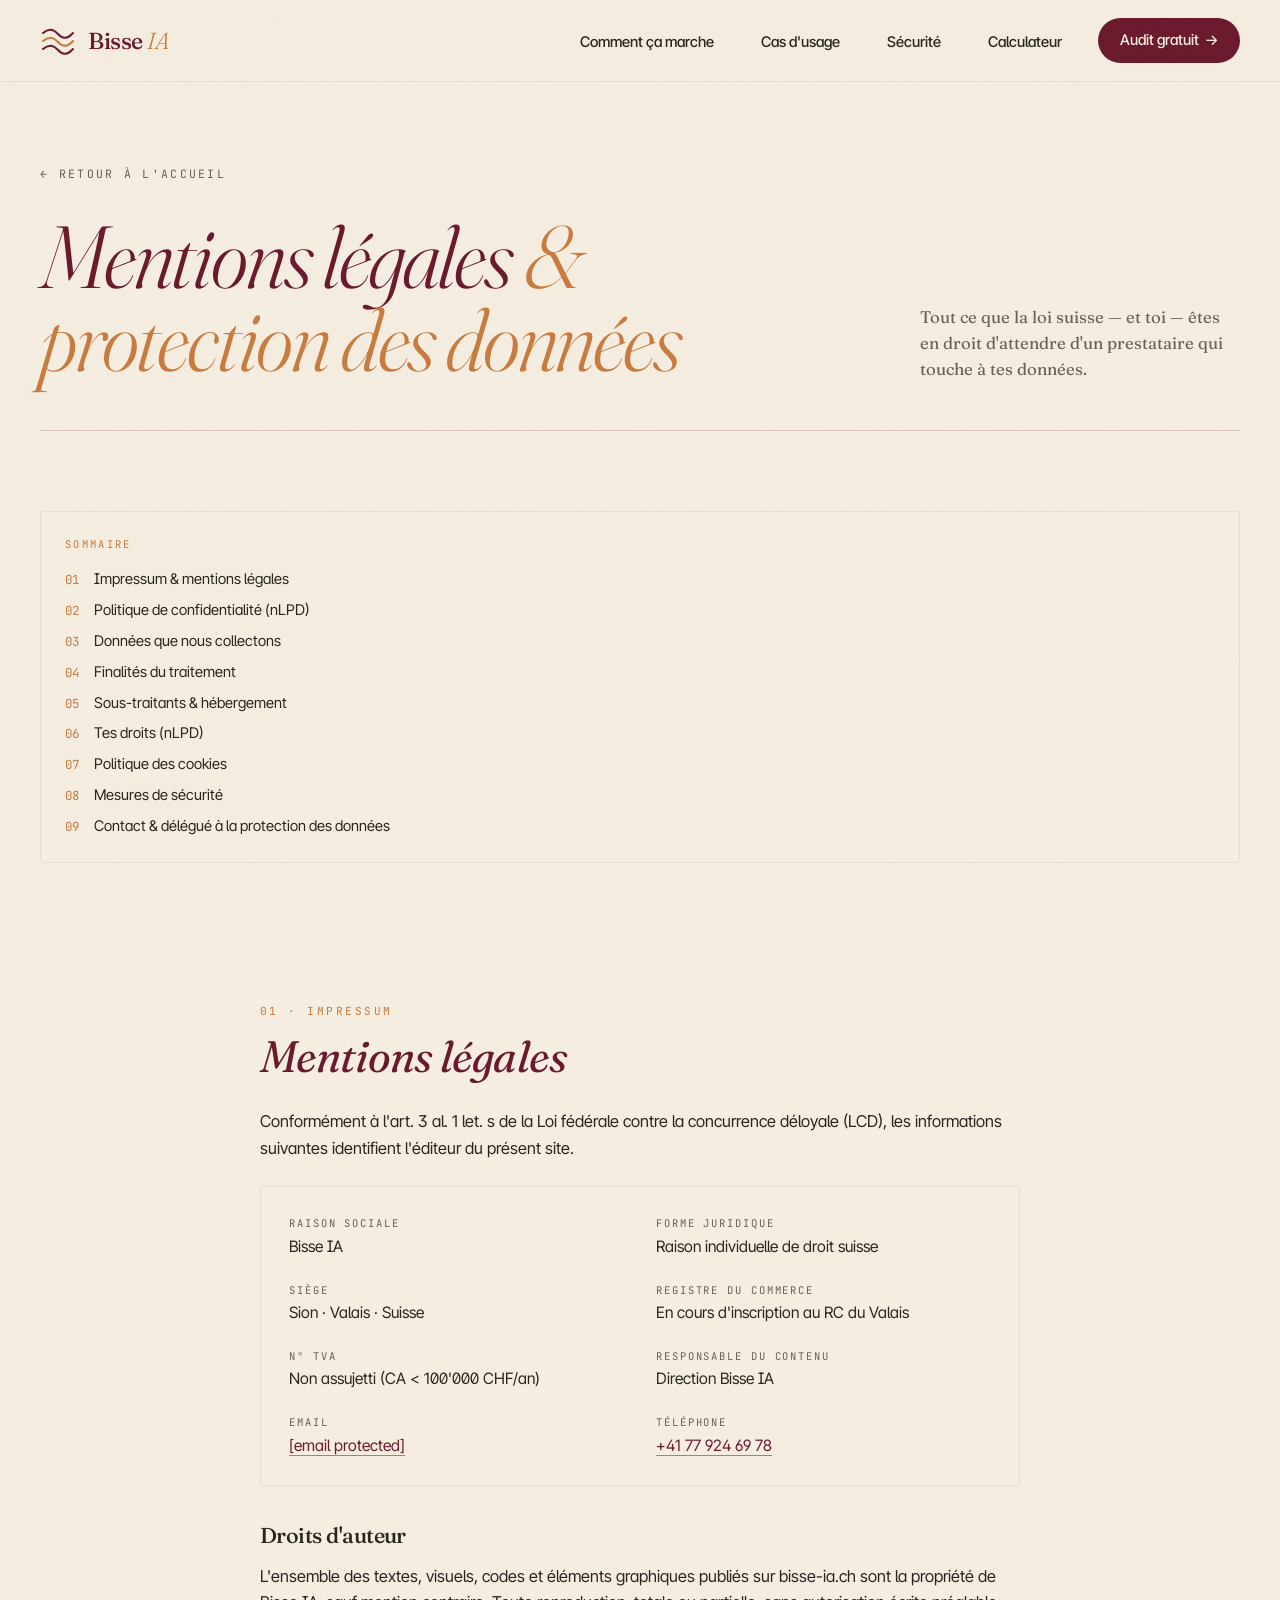
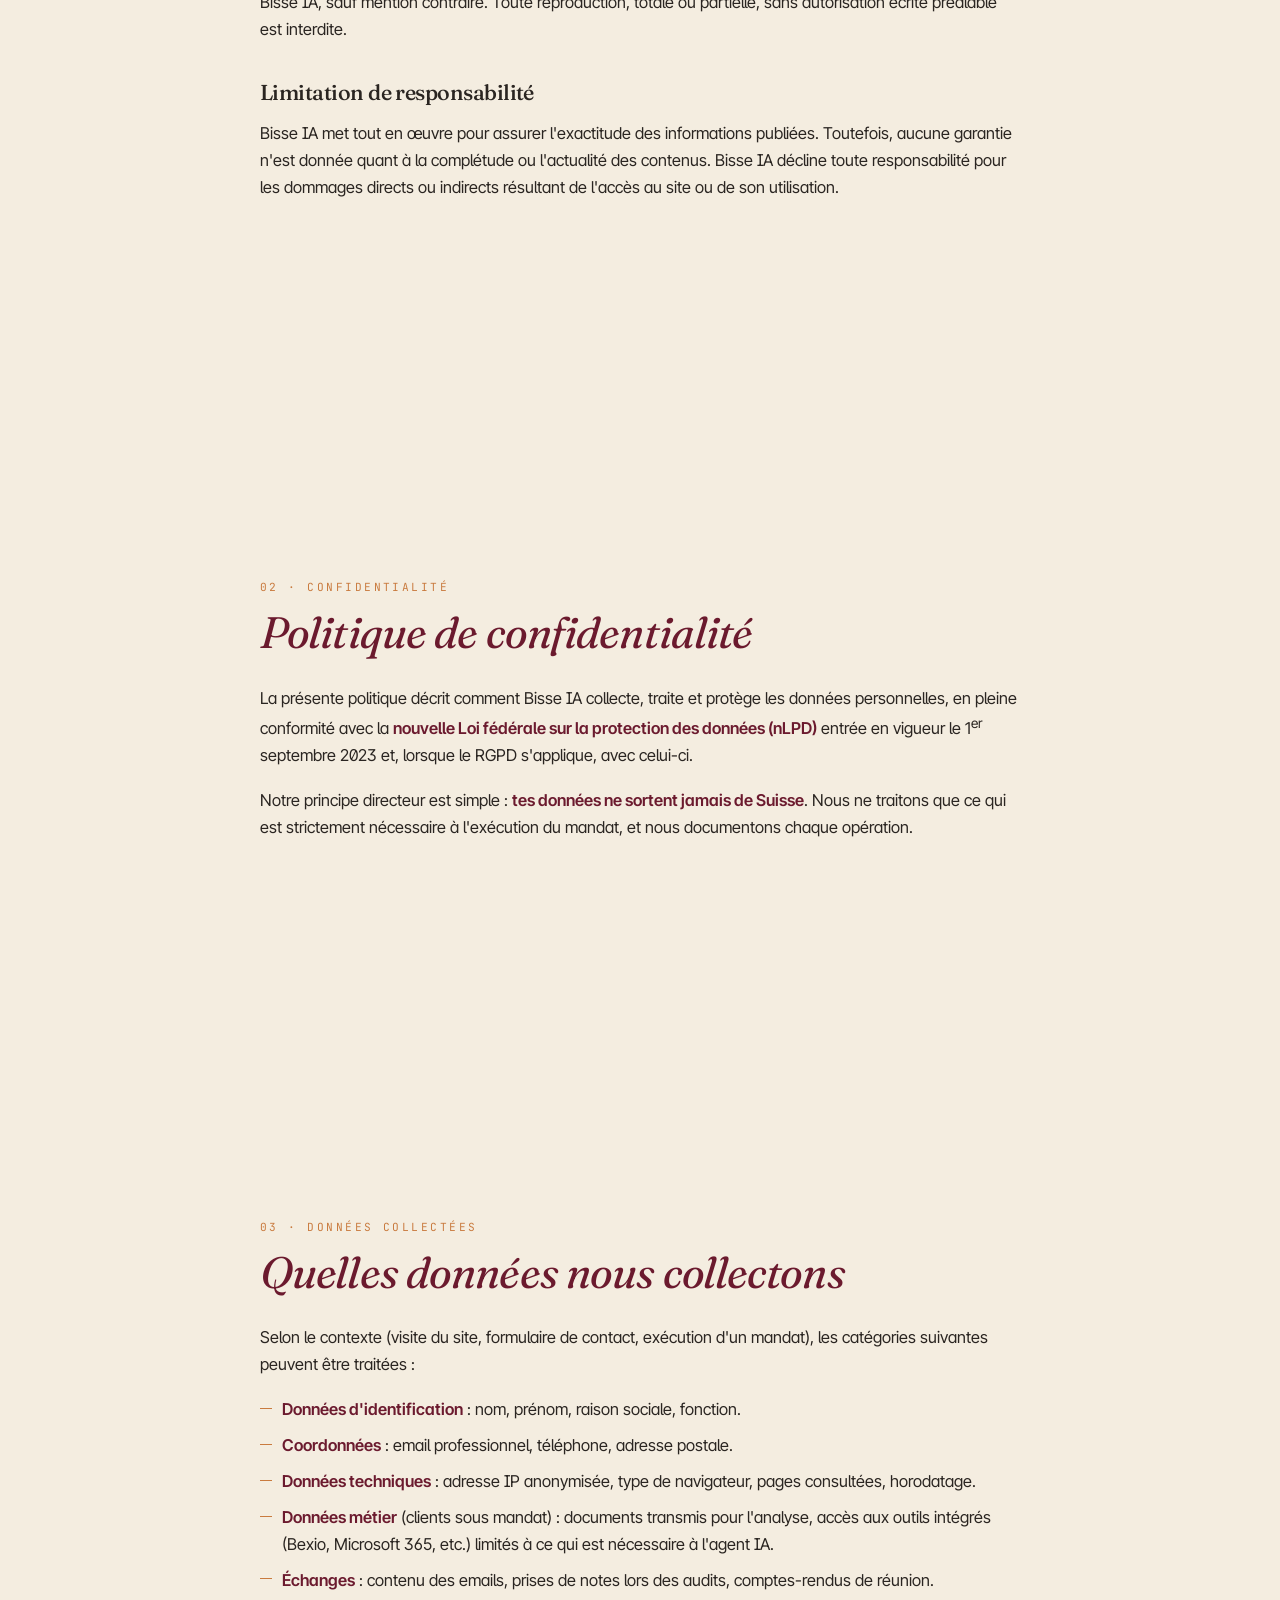
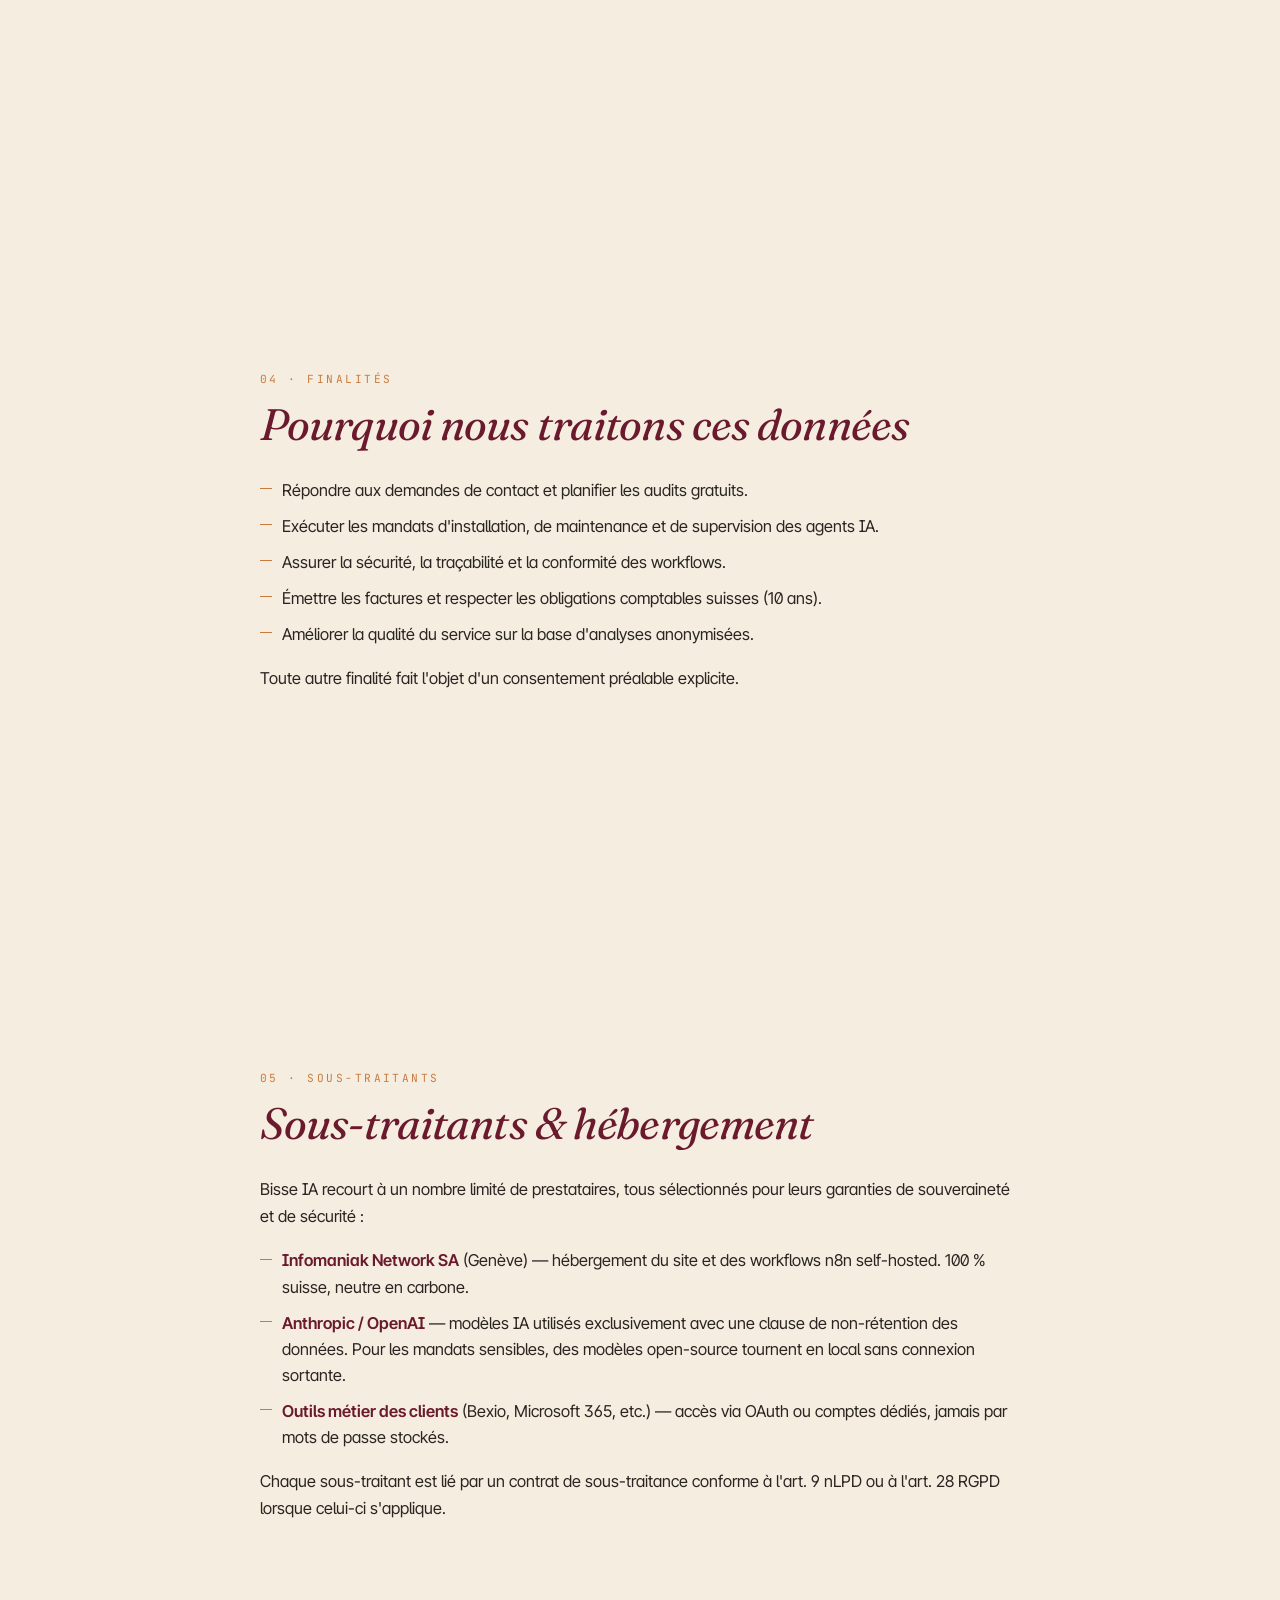
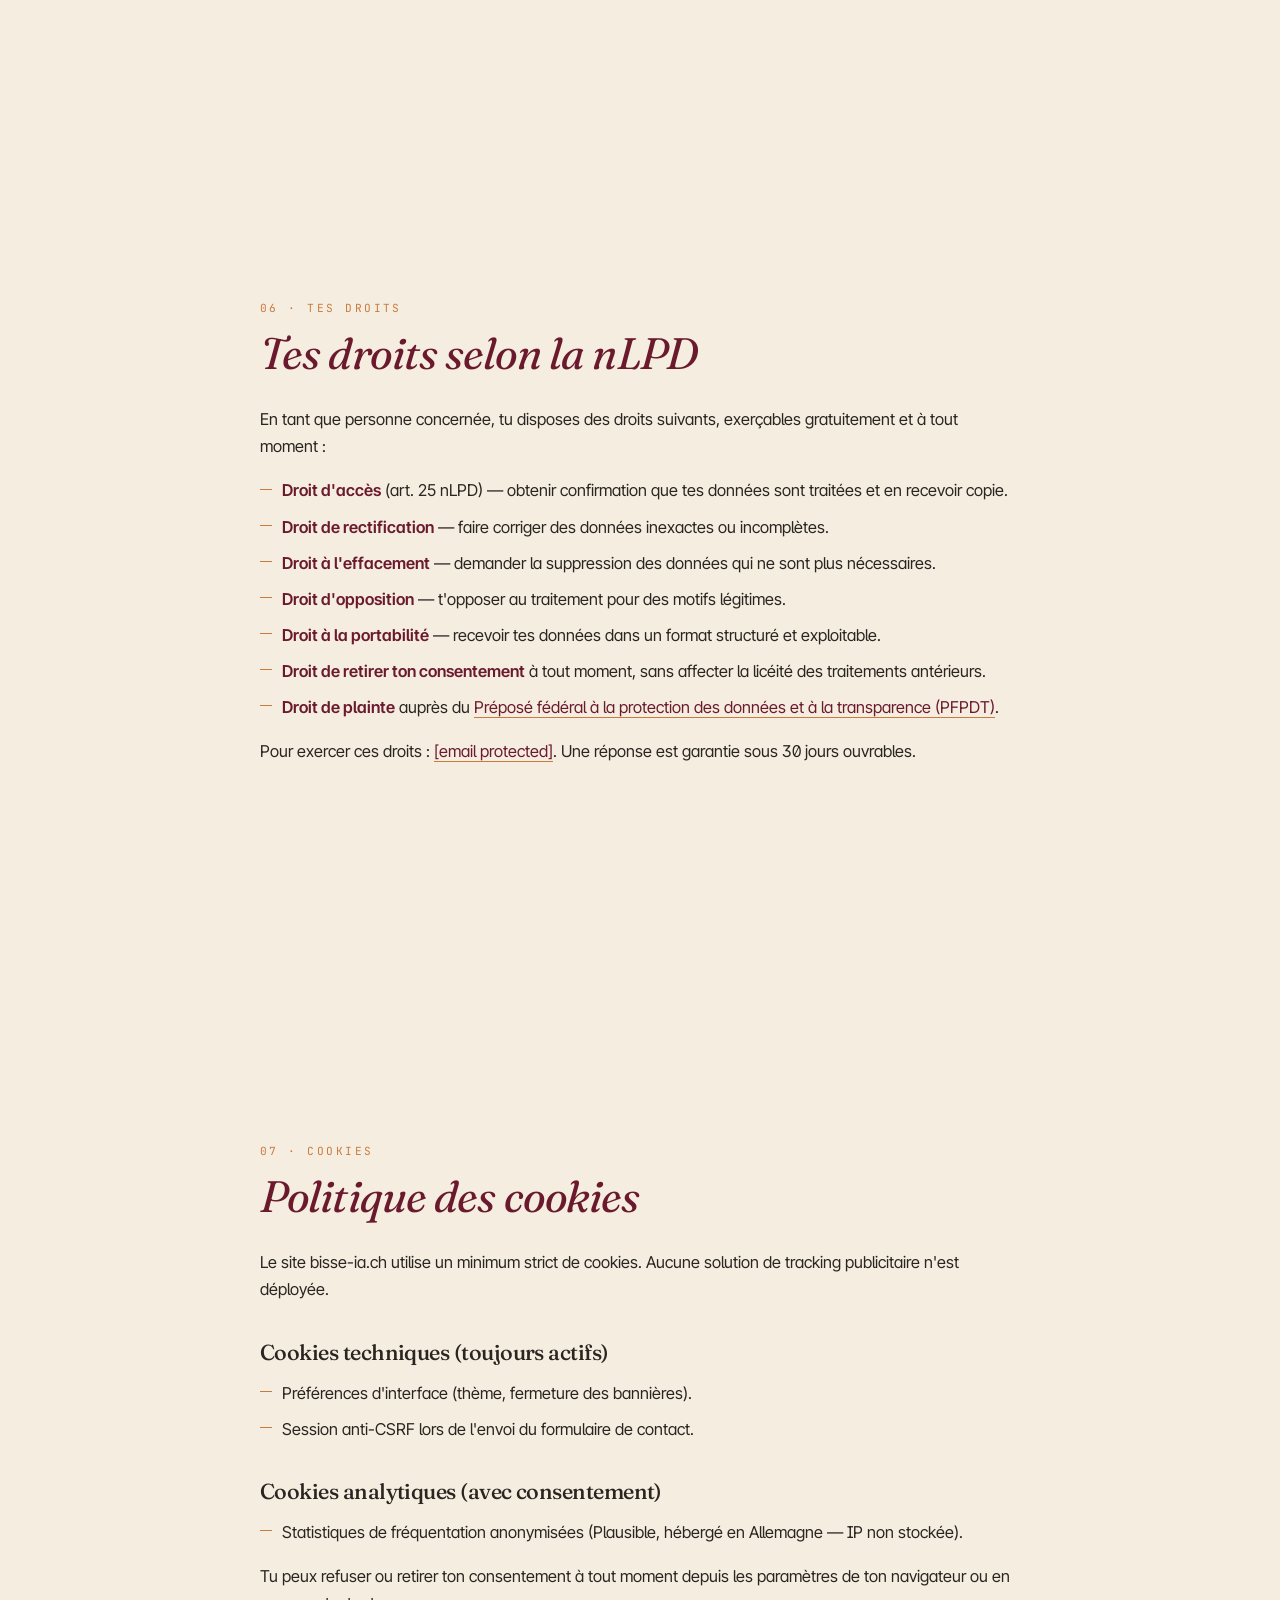
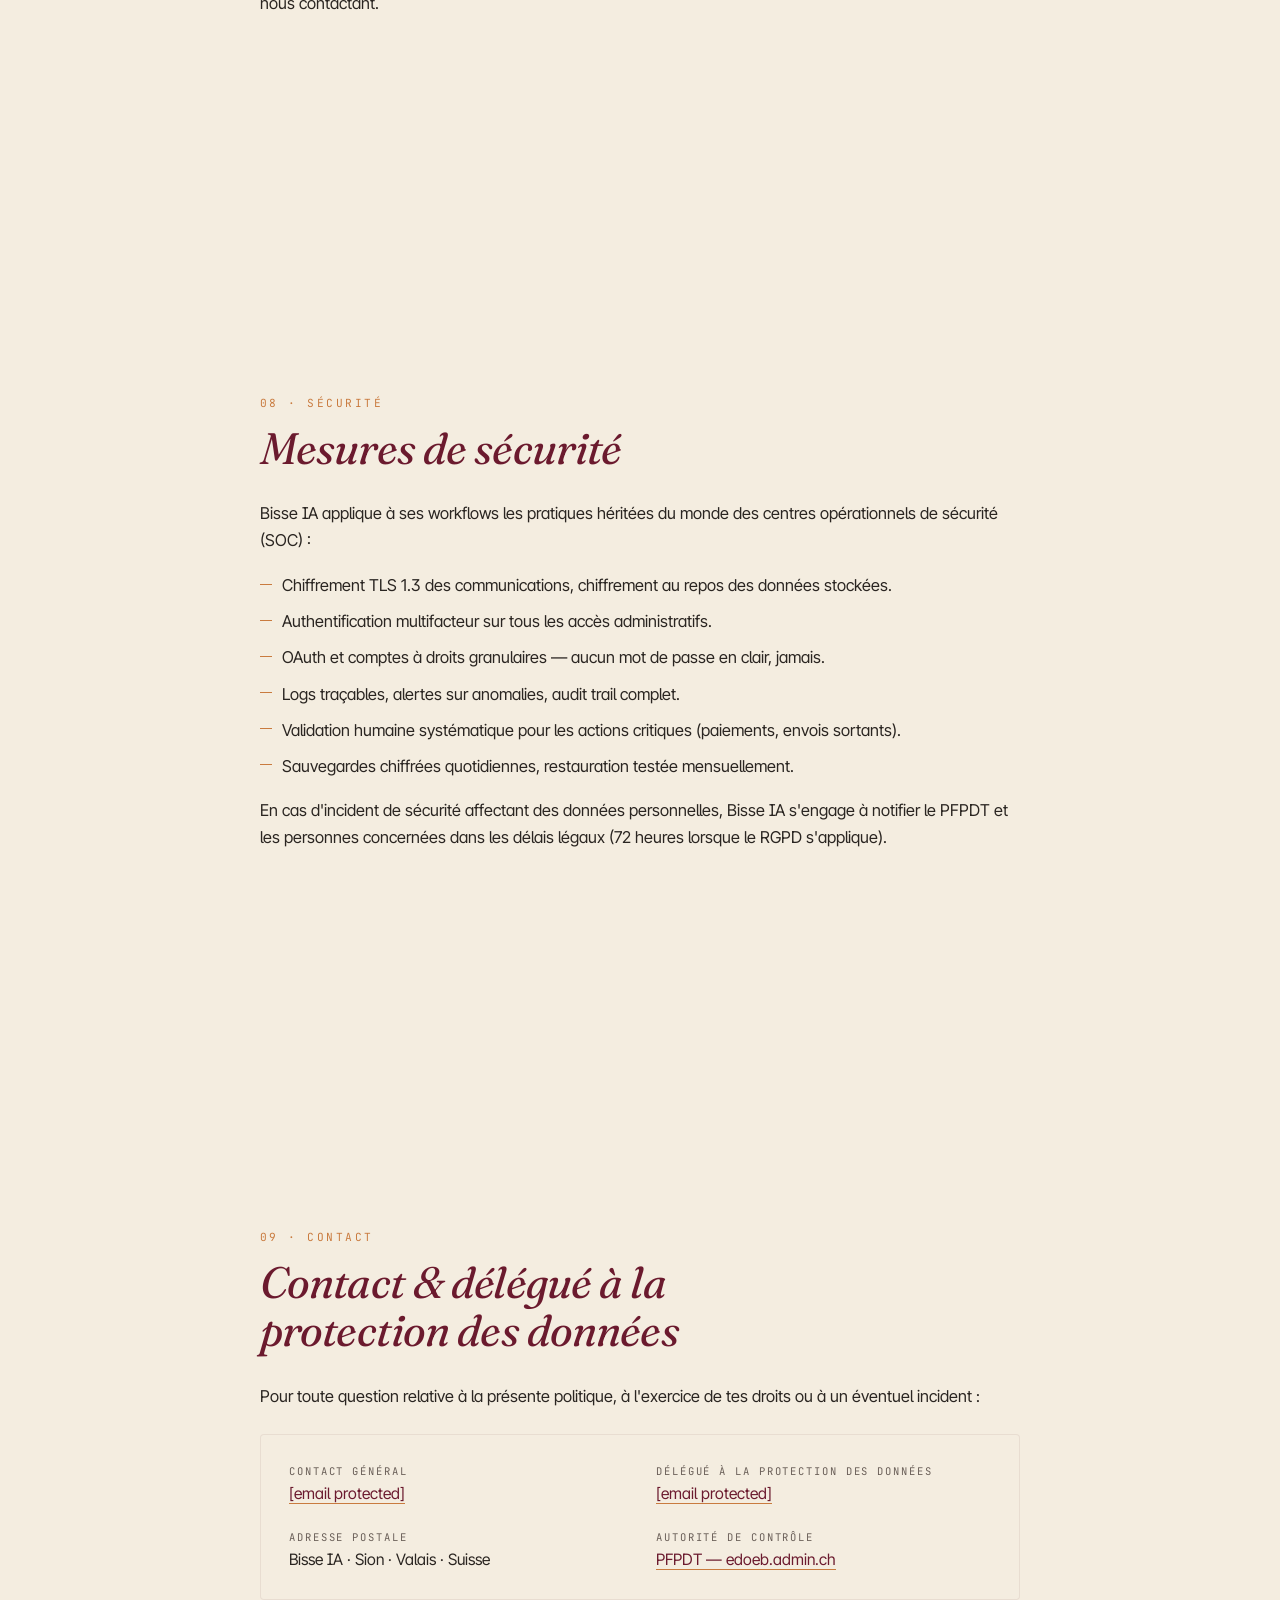
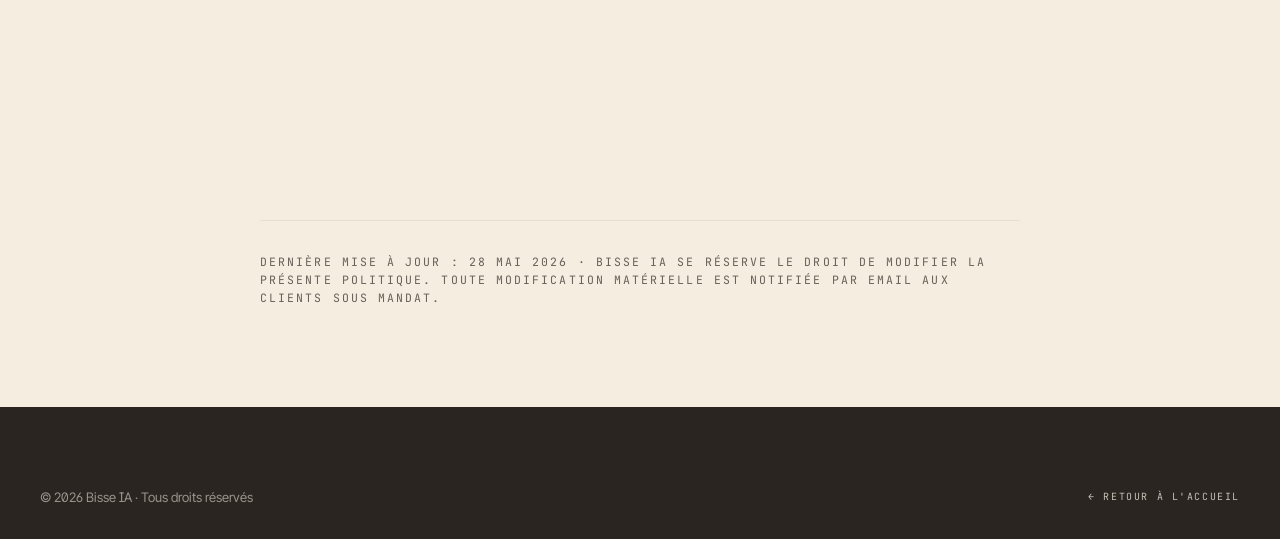
==== mentions-legales.html @ cd620e22 "Initial commit — site vitrine Bisse IA (statique HTML/CSS/JS) Site vitrine pour Bisse IA (agents IA " ====
<!DOCTYPE html>
<html lang="fr">
<head>

<meta charset="UTF-8" />
<meta name="viewport" content="width=device-width, initial-scale=1.0" />
<title>Mentions légales · Bisse IA</title>
<meta name="description" content="Mentions légales, politique de confidentialité, gestion des cookies et droits nLPD de Bisse IA — agents IA et automatisation pour PME valaisannes." />
<link rel="preconnect" href="https://fonts.googleapis.com" />
<link rel="preconnect" href="https://fonts.gstatic.com" crossorigin />
<link href="https://fonts.googleapis.com/css2?family=Fraunces:ital,opsz,wght@0,9..144,300..900;1,9..144,300..900&family=Inter+Tight:wght@300;400;500;600;700&family=JetBrains+Mono:wght@400;500&display=swap" rel="stylesheet" />
<link rel="stylesheet" href="styles.css" />
<style>
  body { background: var(--creme); }
  .legal-shell { padding: 160px 0 100px; position: relative; z-index: 2; }
  .legal-hero {
    display: grid;
    grid-template-columns: 1fr 320px;
    gap: 64px;
    align-items: end;
    margin-bottom: 80px;
    padding-bottom: 48px;
    border-bottom: 1px solid var(--line);
  }
  .legal-back {
    display: inline-flex;
    align-items: center;
    gap: 8px;
    font-family: var(--mono);
    font-size: 0.72rem;
    letter-spacing: 0.2em;
    text-transform: uppercase;
    color: var(--texte-soft);
    text-decoration: none;
    margin-bottom: 32px;
  }
  .legal-back:hover { color: var(--grenat); }
  .legal-hero h1 {
    font-family: var(--serif);
    font-weight: 300;
    font-style: italic;
    font-size: clamp(48px, 7vw, 88px);
    line-height: 0.95;
    letter-spacing: -0.025em;
    color: var(--grenat);
    text-wrap: balance;
  }
  .legal-hero h1 em { font-style: italic; color: var(--ocre); }
  .legal-hero p {
    font-family: var(--serif);
    font-size: 1.05rem;
    line-height: 1.55;
    color: var(--texte-soft);
  }
  .legal-toc {
    background: rgba(244, 237, 224, 0.5);
    border: 1px solid var(--line-soft);
    border-radius: 4px;
    padding: 24px;
  }
  .legal-toc-title {
    font-family: var(--mono);
    font-size: 0.66rem;
    letter-spacing: 0.22em;
    text-transform: uppercase;
    color: var(--ocre);
    margin-bottom: 16px;
  }
  .legal-toc ol {
    list-style: none;
    margin: 0; padding: 0;
    display: flex;
    flex-direction: column;
    gap: 8px;
    counter-reset: l;
  }
  .legal-toc li {
    counter-increment: l;
    font-size: 0.92rem;
  }
  .legal-toc li::before {
    content: counter(l, decimal-leading-zero) "  ";
    color: var(--ocre);
    font-family: var(--mono);
    font-size: 0.78rem;
    margin-right: 8px;
  }
  .legal-toc a {
    color: var(--texte);
    text-decoration: none;
    border-bottom: 1px solid transparent;
    transition: border-color 200ms, color 200ms;
  }
  .legal-toc a:hover { color: var(--grenat); border-color: var(--ocre); }

  .legal-body {
    max-width: 760px;
    margin: 0 auto;
  }
  .legal-section {
    margin-bottom: 80px;
    scroll-margin-top: 110px;
  }
  .legal-section-num {
    font-family: var(--mono);
    font-size: 0.7rem;
    letter-spacing: 0.22em;
    text-transform: uppercase;
    color: var(--ocre);
    margin-bottom: 12px;
  }
  .legal-section h2 {
    font-family: var(--serif);
    font-weight: 400;
    font-style: italic;
    font-size: clamp(28px, 3.5vw, 44px);
    line-height: 1.1;
    letter-spacing: -0.02em;
    color: var(--grenat);
    margin-bottom: 28px;
  }
  .legal-section h3 {
    font-family: var(--serif);
    font-weight: 500;
    font-size: 1.35rem;
    line-height: 1.25;
    color: var(--ardoise);
    margin: 36px 0 14px;
  }
  .legal-section p {
    font-family: var(--sans);
    font-size: 1.02rem;
    line-height: 1.65;
    color: var(--texte);
    margin-bottom: 18px;
  }
  .legal-section ul {
    list-style: none;
    margin: 0 0 18px;
    padding: 0;
  }
  .legal-section li {
    position: relative;
    padding-left: 22px;
    margin-bottom: 10px;
    font-size: 1.02rem;
    line-height: 1.6;
    color: var(--texte);
  }
  .legal-section li::before {
    content: '';
    position: absolute;
    left: 0;
    top: 0.7em;
    width: 12px;
    height: 1px;
    background: var(--ocre);
  }
  .legal-section strong { color: var(--grenat); font-weight: 600; }
  .legal-section a { color: var(--grenat); border-bottom: 1px solid var(--ocre); text-decoration: none; }
  .legal-section a:hover { color: var(--ocre); }

  .legal-impressum-grid {
    display: grid;
    grid-template-columns: repeat(2, 1fr);
    gap: 24px 32px;
    padding: 28px;
    background: rgba(244, 237, 224, 0.5);
    border: 1px solid var(--line-soft);
    border-radius: 4px;
    margin-top: 24px;
  }
  .legal-imp-k {
    font-family: var(--mono);
    font-size: 0.66rem;
    letter-spacing: 0.18em;
    text-transform: uppercase;
    color: var(--texte-soft);
    margin-bottom: 4px;
  }
  .legal-imp-v {
    font-family: var(--sans);
    font-size: 0.98rem;
    color: var(--ardoise);
    line-height: 1.4;
  }

  .legal-update {
    font-family: var(--mono);
    font-size: 0.72rem;
    letter-spacing: 0.18em;
    text-transform: uppercase;
    color: var(--texte-soft);
    margin-top: 80px;
    padding-top: 32px;
    border-top: 1px solid var(--line-soft);
  }

  @media (max-width: 900px) {
    .legal-hero { grid-template-columns: 1fr; gap: 40px; }
    .legal-impressum-grid { grid-template-columns: 1fr; gap: 18px; padding: 20px; }
    .legal-shell { padding: 120px 0 80px; }
  }
</style>
</head>
<body>

<!-- Same nav as main site -->
<nav class="site-nav">
  <div class="container">
    <a href="index.html" class="logo">
      <div class="logo-mark">
        <svg aria-hidden="true" viewBox="0 0 36 36" xmlns="http://www.w3.org/2000/svg">
          <path d="M3 11 Q11 4 18 12 T33 11" stroke="#6b1a2e" stroke-width="2" fill="none" stroke-linecap="round"/>
          <path d="M3 19 Q11 12 18 20 T33 19" stroke="#c97b3f" stroke-width="2" fill="none" stroke-linecap="round"/>
          <path d="M3 27 Q11 20 18 28 T33 27" stroke="#6b1a2e" stroke-width="2" fill="none" stroke-linecap="round"/>
        </svg>
      </div>
      <span class="logo-text">Bisse<em> IA</em></span>
    </a>
    <ul class="nav-links">
      <li><a href="index.html#flow"><span class="nav-dot"></span>Comment ça marche</a></li>
      <li><a href="index.html#cas-usage"><span class="nav-dot"></span>Cas d'usage</a></li>
      <li><a href="index.html#securite"><span class="nav-dot"></span>Sécurité</a></li>
      <li><a href="index.html#roi"><span class="nav-dot"></span>Calculateur</a></li>
      <li><a href="index.html#contact" class="nav-cta">Audit gratuit</a></li>
    </ul>
  </div>
</nav>

<main class="legal-shell">
  <div class="container">
    <a href="index.html" class="legal-back">← Retour à l'accueil</a>

    <header class="legal-hero">
      <div>
        <h1>Mentions légales <em>&amp; protection des données</em></h1>
      </div>
      <div>
        <p>Tout ce que la loi suisse — et toi — êtes en droit d'attendre d'un prestataire qui touche à tes données.</p>
      </div>
    </header>

    <aside class="legal-toc">
      <div class="legal-toc-title">Sommaire</div>
      <ol>
        <li><a href="#impressum">Impressum &amp; mentions légales</a></li>
        <li><a href="#confidentialite">Politique de confidentialité (nLPD)</a></li>
        <li><a href="#donnees-collectees">Données que nous collectons</a></li>
        <li><a href="#finalites">Finalités du traitement</a></li>
        <li><a href="#sous-traitants">Sous-traitants &amp; hébergement</a></li>
        <li><a href="#droits">Tes droits (nLPD)</a></li>
        <li><a href="#cookies">Politique des cookies</a></li>
        <li><a href="#securite">Mesures de sécurité</a></li>
        <li><a href="#contact">Contact &amp; délégué à la protection des données</a></li>
      </ol>
    </aside>

    <div class="legal-body">

      <section class="legal-section" id="impressum">
        <div class="legal-section-num">01 · Impressum</div>
        <h2>Mentions légales</h2>
        <p>Conformément à l'art. 3 al. 1 let. s de la Loi fédérale contre la concurrence déloyale (LCD), les informations suivantes identifient l'éditeur du présent site.</p>

        <div class="legal-impressum-grid">
          <div>
            <div class="legal-imp-k">Raison sociale</div>
            <div class="legal-imp-v">Bisse IA</div>
          </div>
          <div>
            <div class="legal-imp-k">Forme juridique</div>
            <div class="legal-imp-v">Raison individuelle de droit suisse</div>
          </div>
          <div>
            <div class="legal-imp-k">Siège</div>
            <div class="legal-imp-v">Sion · Valais · Suisse</div>
          </div>
          <div>
            <div class="legal-imp-k">Registre du commerce</div>
            <div class="legal-imp-v">En cours d'inscription au RC du Valais</div>
          </div>
          <div>
            <div class="legal-imp-k">N° TVA</div>
            <div class="legal-imp-v">Non assujetti (CA &lt; 100&apos;000 CHF/an)</div>
          </div>
          <div>
            <div class="legal-imp-k">Responsable du contenu</div>
            <div class="legal-imp-v">Direction Bisse IA</div>
          </div>
          <div>
            <div class="legal-imp-k">Email</div>
            <div class="legal-imp-v"><a href="/cdn-cgi/l/email-protection#ff9c90918b9e9c8bbf9d968c8c9ad2969ed19c97"><span class="__cf_email__" data-cfemail="eb8884859f8a889fab898298988ec6828ac58883">[email&#160;protected]</span></a></div>
          </div>
          <div>
            <div class="legal-imp-k">Téléphone</div>
            <div class="legal-imp-v"><a href="tel:+41779246978">+41 77 924 69 78</a></div>
          </div>
        </div>

        <h3>Droits d'auteur</h3>
        <p>L'ensemble des textes, visuels, codes et éléments graphiques publiés sur bisse-ia.ch sont la propriété de Bisse IA, sauf mention contraire. Toute reproduction, totale ou partielle, sans autorisation écrite préalable est interdite.</p>

        <h3>Limitation de responsabilité</h3>
        <p>Bisse IA met tout en œuvre pour assurer l'exactitude des informations publiées. Toutefois, aucune garantie n'est donnée quant à la complétude ou l'actualité des contenus. Bisse IA décline toute responsabilité pour les dommages directs ou indirects résultant de l'accès au site ou de son utilisation.</p>
      </section>

      <section class="legal-section" id="confidentialite">
        <div class="legal-section-num">02 · Confidentialité</div>
        <h2>Politique de confidentialité</h2>
        <p>La présente politique décrit comment Bisse IA collecte, traite et protège les données personnelles, en pleine conformité avec la <strong>nouvelle Loi fédérale sur la protection des données (nLPD)</strong> entrée en vigueur le 1<sup>er</sup> septembre 2023 et, lorsque le RGPD s'applique, avec celui-ci.</p>
        <p>Notre principe directeur est simple&nbsp;: <strong>tes données ne sortent jamais de Suisse</strong>. Nous ne traitons que ce qui est strictement nécessaire à l'exécution du mandat, et nous documentons chaque opération.</p>
      </section>

      <section class="legal-section" id="donnees-collectees">
        <div class="legal-section-num">03 · Données collectées</div>
        <h2>Quelles données nous collectons</h2>
        <p>Selon le contexte (visite du site, formulaire de contact, exécution d'un mandat), les catégories suivantes peuvent être traitées&nbsp;:</p>
        <ul>
          <li><strong>Données d'identification</strong>&nbsp;: nom, prénom, raison sociale, fonction.</li>
          <li><strong>Coordonnées</strong>&nbsp;: email professionnel, téléphone, adresse postale.</li>
          <li><strong>Données techniques</strong>&nbsp;: adresse IP anonymisée, type de navigateur, pages consultées, horodatage.</li>
          <li><strong>Données métier</strong> (clients sous mandat)&nbsp;: documents transmis pour l'analyse, accès aux outils intégrés (Bexio, Microsoft 365, etc.) limités à ce qui est nécessaire à l'agent IA.</li>
          <li><strong>Échanges</strong>&nbsp;: contenu des emails, prises de notes lors des audits, comptes-rendus de réunion.</li>
        </ul>
      </section>

      <section class="legal-section" id="finalites">
        <div class="legal-section-num">04 · Finalités</div>
        <h2>Pourquoi nous traitons ces données</h2>
        <ul>
          <li>Répondre aux demandes de contact et planifier les audits gratuits.</li>
          <li>Exécuter les mandats d'installation, de maintenance et de supervision des agents IA.</li>
          <li>Assurer la sécurité, la traçabilité et la conformité des workflows.</li>
          <li>Émettre les factures et respecter les obligations comptables suisses (10 ans).</li>
          <li>Améliorer la qualité du service sur la base d'analyses anonymisées.</li>
        </ul>
        <p>Toute autre finalité fait l'objet d'un consentement préalable explicite.</p>
      </section>

      <section class="legal-section" id="sous-traitants">
        <div class="legal-section-num">05 · Sous-traitants</div>
        <h2>Sous-traitants &amp; hébergement</h2>
        <p>Bisse IA recourt à un nombre limité de prestataires, tous sélectionnés pour leurs garanties de souveraineté et de sécurité&nbsp;:</p>
        <ul>
          <li><strong>Infomaniak Network SA</strong> (Genève) — hébergement du site et des workflows n8n self-hosted. 100&nbsp;% suisse, neutre en carbone.</li>
          <li><strong>Anthropic / OpenAI</strong> — modèles IA utilisés exclusivement avec une clause de non-rétention des données. Pour les mandats sensibles, des modèles open-source tournent en local sans connexion sortante.</li>
          <li><strong>Outils métier des clients</strong> (Bexio, Microsoft 365, etc.) — accès via OAuth ou comptes dédiés, jamais par mots de passe stockés.</li>
        </ul>
        <p>Chaque sous-traitant est lié par un contrat de sous-traitance conforme à l'art. 9 nLPD ou à l'art. 28 RGPD lorsque celui-ci s'applique.</p>
      </section>

      <section class="legal-section" id="droits">
        <div class="legal-section-num">06 · Tes droits</div>
        <h2>Tes droits selon la nLPD</h2>
        <p>En tant que personne concernée, tu disposes des droits suivants, exerçables gratuitement et à tout moment&nbsp;:</p>
        <ul>
          <li><strong>Droit d'accès</strong> (art. 25 nLPD) — obtenir confirmation que tes données sont traitées et en recevoir copie.</li>
          <li><strong>Droit de rectification</strong> — faire corriger des données inexactes ou incomplètes.</li>
          <li><strong>Droit à l'effacement</strong> — demander la suppression des données qui ne sont plus nécessaires.</li>
          <li><strong>Droit d'opposition</strong> — t'opposer au traitement pour des motifs légitimes.</li>
          <li><strong>Droit à la portabilité</strong> — recevoir tes données dans un format structuré et exploitable.</li>
          <li><strong>Droit de retirer ton consentement</strong> à tout moment, sans affecter la licéité des traitements antérieurs.</li>
          <li><strong>Droit de plainte</strong> auprès du <a href="https://www.edoeb.admin.ch" target="_blank" rel="noopener">Préposé fédéral à la protection des données et à la transparence (PFPDT)</a>.</li>
        </ul>
        <p>Pour exercer ces droits&nbsp;: <a href="/cdn-cgi/l/email-protection#3357435c73515a4040561e5a521d505b"><span class="__cf_email__" data-cfemail="cbafbba48ba9a2b8b8aee6a2aae5a8a3">[email&#160;protected]</span></a>. Une réponse est garantie sous 30 jours ouvrables.</p>
      </section>

      <section class="legal-section" id="cookies">
        <div class="legal-section-num">07 · Cookies</div>
        <h2>Politique des cookies</h2>
        <p>Le site bisse-ia.ch utilise un minimum strict de cookies. Aucune solution de tracking publicitaire n'est déployée.</p>
        <h3>Cookies techniques (toujours actifs)</h3>
        <ul>
          <li>Préférences d'interface (thème, fermeture des bannières).</li>
          <li>Session anti-CSRF lors de l'envoi du formulaire de contact.</li>
        </ul>
        <h3>Cookies analytiques (avec consentement)</h3>
        <ul>
          <li>Statistiques de fréquentation anonymisées (Plausible, hébergé en Allemagne — IP non stockée).</li>
        </ul>
        <p>Tu peux refuser ou retirer ton consentement à tout moment depuis les paramètres de ton navigateur ou en nous contactant.</p>
      </section>

      <section class="legal-section" id="securite">
        <div class="legal-section-num">08 · Sécurité</div>
        <h2>Mesures de sécurité</h2>
        <p>Bisse IA applique à ses workflows les pratiques héritées du monde des centres opérationnels de sécurité (SOC)&nbsp;:</p>
        <ul>
          <li>Chiffrement TLS 1.3 des communications, chiffrement au repos des données stockées.</li>
          <li>Authentification multifacteur sur tous les accès administratifs.</li>
          <li>OAuth et comptes à droits granulaires — aucun mot de passe en clair, jamais.</li>
          <li>Logs traçables, alertes sur anomalies, audit trail complet.</li>
          <li>Validation humaine systématique pour les actions critiques (paiements, envois sortants).</li>
          <li>Sauvegardes chiffrées quotidiennes, restauration testée mensuellement.</li>
        </ul>
        <p>En cas d'incident de sécurité affectant des données personnelles, Bisse IA s'engage à notifier le PFPDT et les personnes concernées dans les délais légaux (72 heures lorsque le RGPD s'applique).</p>
      </section>

      <section class="legal-section" id="contact">
        <div class="legal-section-num">09 · Contact</div>
        <h2>Contact &amp; délégué à la protection des données</h2>
        <p>Pour toute question relative à la présente politique, à l'exercice de tes droits ou à un éventuel incident&nbsp;:</p>
        <div class="legal-impressum-grid">
          <div>
            <div class="legal-imp-k">Contact général</div>
            <div class="legal-imp-v"><a href="/cdn-cgi/l/email-protection#d8bbb7b6acb9bbac98bab1ababbdf5b1b9f6bbb0"><span class="__cf_email__" data-cfemail="fb9894958f9a988fbb999288889ed6929ad59893">[email&#160;protected]</span></a></div>
          </div>
          <div>
            <div class="legal-imp-k">Délégué à la protection des données</div>
            <div class="legal-imp-v"><a href="/cdn-cgi/l/email-protection#ddb9adb29dbfb4aeaeb8f0b4bcf3beb5"><span class="__cf_email__" data-cfemail="c9adb9a689aba0babaace4a0a8e7aaa1">[email&#160;protected]</span></a></div>
          </div>
          <div>
            <div class="legal-imp-k">Adresse postale</div>
            <div class="legal-imp-v">Bisse IA · Sion · Valais · Suisse</div>
          </div>
          <div>
            <div class="legal-imp-k">Autorité de contrôle</div>
            <div class="legal-imp-v"><a href="https://www.edoeb.admin.ch" target="_blank" rel="noopener">PFPDT — edoeb.admin.ch</a></div>
          </div>
        </div>
      </section>

      <div class="legal-update">
        Dernière mise à jour&nbsp;: 28 mai 2026 · Bisse IA se réserve le droit de modifier la présente politique. Toute modification matérielle est notifiée par email aux clients sous mandat.
      </div>
    </div>
  </div>
</main>

<footer>
  <div class="container">
    <div class="footer-bottom" style="border: 0; padding-top: 0;">
      <div class="footer-copy">© 2026 Bisse IA · Tous droits réservés</div>
      <div class="footer-compliance">
        <a href="index.html" style="font-family: var(--mono); font-size: 0.62rem; letter-spacing: 0.16em; text-transform: uppercase;">← Retour à l'accueil</a>
      </div>
    </div>
  </div>
</footer>

<script data-cfasync="false" src="/cdn-cgi/scripts/5c5dd728/cloudflare-static/email-decode.min.js"></script></body>
</html>
---- styles.css ----
/* ============================================================
   BISSE IA — Editorial redesign
   Palette : grenat, ocre, crème, ardoise
   ============================================================ */

:root {
  --grenat: #6b1a2e;
  --grenat-deep: #4a0f1f;
  --grenat-soft: #8a3548;
  --creme: #f4ede0;
  --creme-warm: #ebe0cc;
  --creme-pure: #fbf6ec;
  --creme-deep: #e3d5bd;
  --ocre: #c97b3f;
  --ocre-soft: #d99966;
  --ocre-pale: #e8b988;
  --ardoise: #2a2521;
  --ardoise-soft: #4a3f38;
  --texte: #2a2521;
  --texte-soft: #6a5f58;
  --line: rgba(106, 26, 46, 0.18);
  --line-soft: rgba(106, 26, 46, 0.08);

  --serif: 'Fraunces', 'Times New Roman', serif;
  --sans: 'Inter Tight', system-ui, sans-serif;
  --mono: 'JetBrains Mono', ui-monospace, monospace;
}

* { margin: 0; padding: 0; box-sizing: border-box; }
html { scroll-behavior: smooth; }

body {
  font-family: var(--sans);
  background: var(--creme);
  color: var(--texte);
  line-height: 1.55;
  overflow-x: hidden;
  position: relative;
  font-feature-settings: "ss01", "ss02", "cv11";
  -webkit-font-smoothing: antialiased;
  text-rendering: optimizeLegibility;
}

/* Paper grain */
body::before {
  content: '';
  position: fixed;
  inset: 0;
  background-image: url("data:image/svg+xml,%3Csvg viewBox='0 0 200 200' xmlns='http://www.w3.org/2000/svg'%3E%3Cfilter id='n'%3E%3CfeTurbulence type='fractalNoise' baseFrequency='0.85' numOctaves='3' /%3E%3C/filter%3E%3Crect width='100%25' height='100%25' filter='url(%23n)' opacity='0.35'/%3E%3C/svg%3E");
  opacity: 0.04;
  pointer-events: none;
  z-index: 9999;
}

a:focus-visible,
button:focus-visible,
input:focus-visible,
textarea:focus-visible,
select:focus-visible {
  outline: 2px solid var(--ocre);
  outline-offset: 3px;
  border-radius: 2px;
}

@media (prefers-reduced-motion: reduce) {
  *, *::before, *::after {
    animation-duration: 0.01ms !important;
    animation-iteration-count: 1 !important;
    transition-duration: 0.01ms !important;
  }
  html { scroll-behavior: auto; }
}

img, svg { display: block; max-width: 100%; }

.container {
  max-width: 1320px;
  margin: 0 auto;
  padding: 0 40px;
}
.container-narrow {
  max-width: 1080px;
  margin: 0 auto;
  padding: 0 40px;
}

/* ============================================================
   PAGE-WIDE BISSE (animated water line running through bg)
   ============================================================ */
.bisse-bg {
  position: fixed;
  inset: 0;
  pointer-events: none;
  z-index: 0;
  opacity: 0.5;
}
.bisse-bg svg { width: 100%; height: 100%; }
.bisse-path {
  fill: none;
  stroke: var(--ocre);
  stroke-width: 1.2;
  stroke-dasharray: 6 4;
  animation: flow 40s linear infinite;
  opacity: 0.55;
  will-change: stroke-dashoffset;
}
.bisse-path.b2 {
  stroke: var(--grenat);
  stroke-width: 0.8;
  stroke-dasharray: 3 8;
  animation-duration: 60s;
  animation-direction: reverse;
  opacity: 0.35;
}
@keyframes flow {
  to { stroke-dashoffset: -300; }
}

/* ============================================================
   NAV
   ============================================================ */
nav.site-nav {
  position: fixed;
  top: 0; left: 0; right: 0;
  z-index: 100;
  padding: 18px 0;
  background: rgba(244, 237, 224, 0.82);
  backdrop-filter: saturate(120%) blur(14px);
  -webkit-backdrop-filter: saturate(120%) blur(14px);
  border-bottom: 1px solid var(--line-soft);
}
nav.site-nav .container {
  display: flex;
  justify-content: space-between;
  align-items: center;
}

.logo {
  display: flex;
  align-items: center;
  gap: 12px;
  text-decoration: none;
  color: var(--grenat);
}
.logo-mark {
  width: 36px; height: 36px;
  position: relative;
  display: grid;
  place-items: center;
}
.logo-mark svg { width: 100%; height: 100%; }
.logo-text {
  font-family: var(--serif);
  font-weight: 500;
  font-size: 1.45rem;
  letter-spacing: -0.02em;
  line-height: 1;
}
.logo-text em {
  font-style: italic;
  font-weight: 300;
  color: var(--ocre);
}

.nav-links {
  display: flex;
  gap: 36px;
  list-style: none;
  align-items: center;
}
.nav-links a {
  color: var(--ardoise);
  text-decoration: none;
  font-size: 0.92rem;
  font-weight: 500;
  transition: color 0.25s;
  display: inline-flex;
  align-items: center;
  gap: 6px;
}
.nav-links a:hover { color: var(--grenat); }
.nav-links a .nav-dot {
  width: 5px; height: 5px;
  border-radius: 50%;
  background: var(--ocre);
  opacity: 0;
  transition: opacity 0.25s;
}
.nav-links a:hover .nav-dot { opacity: 1; }

.nav-cta {
  background: var(--grenat);
  color: var(--creme) !important;
  padding: 11px 22px;
  text-decoration: none;
  font-size: 0.9rem;
  font-weight: 500;
  border-radius: 999px;
  transition: all 0.3s;
  display: inline-flex !important;
  align-items: center;
  gap: 8px;
}
.nav-cta::after {
  content: '→';
  transition: transform 0.3s;
}
.nav-cta:hover {
  background: var(--ardoise);
  transform: translateY(-1px);
}
.nav-cta:hover::after { transform: translateX(3px); }

.nav-burger {
  display: none;
  background: transparent;
  border: none;
  cursor: pointer;
  padding: 8px;
  width: 40px; height: 40px;
  flex-direction: column;
  justify-content: center;
  align-items: center;
  gap: 5px;
}
.nav-burger span {
  display: block;
  width: 22px; height: 2px;
  background: var(--grenat);
  transition: transform 0.3s, opacity 0.3s;
}
.nav-burger.is-open span:nth-child(1) { transform: translateY(7px) rotate(45deg); }
.nav-burger.is-open span:nth-child(2) { opacity: 0; }
.nav-burger.is-open span:nth-child(3) { transform: translateY(-7px) rotate(-45deg); }

/* ============================================================
   TYPE
   ============================================================ */
h1, h2, h3, h4 {
  font-family: var(--serif);
  font-weight: 400;
  letter-spacing: -0.025em;
  color: var(--ardoise);
  text-wrap: balance;
}
h1 em, h2 em, h3 em {
  font-style: italic;
  font-weight: 300;
  color: var(--grenat);
}

.eyebrow {
  display: inline-flex;
  align-items: center;
  gap: 12px;
  font-family: var(--mono);
  font-size: 0.74rem;
  text-transform: uppercase;
  letter-spacing: 0.16em;
  color: var(--grenat);
  font-weight: 500;
}
.eyebrow::before {
  content: '';
  width: 28px; height: 1px;
  background: var(--grenat);
  flex-shrink: 0;
}
.eyebrow.center { justify-content: center; }
.eyebrow.dark { color: var(--ocre-soft); }
.eyebrow.dark::before { background: var(--ocre-soft); }

/* ============================================================
   HERO
   ============================================================ */
.hero {
  padding: 180px 0 100px;
  position: relative;
  z-index: 1;
}
.hero-grid {
  display: grid;
  grid-template-columns: 1.15fr 1fr;
  gap: 80px;
  align-items: center;
}

.hero h1 {
  font-size: clamp(2.8rem, 6.5vw, 5.6rem);
  line-height: 0.96;
  margin: 28px 0 32px;
  letter-spacing: -0.035em;
}
.hero h1 .word-block {
  display: inline-block;
  position: relative;
}
.hero h1 .num {
  font-style: italic;
  font-weight: 300;
  color: var(--grenat);
  position: relative;
  display: inline-block;
}
.hero h1 .num::after {
  content: '';
  position: absolute;
  bottom: -2px; left: -4px; right: -4px;
  height: 14px;
  background: url("data:image/svg+xml,%3Csvg xmlns='http://www.w3.org/2000/svg' viewBox='0 0 200 14'%3E%3Cpath d='M0,8 Q50,1 100,8 T200,8' stroke='%23c97b3f' stroke-width='2.4' fill='none' stroke-linecap='round'/%3E%3C/svg%3E") repeat-x;
  background-size: 120px 14px;
  opacity: 0.85;
}

.hero-lede {
  font-size: 1.2rem;
  color: var(--texte-soft);
  max-width: 520px;
  margin-bottom: 44px;
  line-height: 1.6;
}
.hero-lede strong {
  color: var(--ardoise);
  font-weight: 500;
}

.hero-ctas {
  display: flex;
  gap: 16px;
  align-items: center;
  flex-wrap: wrap;
}

/* ============================================================
   BUTTONS
   ============================================================ */
.btn {
  display: inline-flex;
  align-items: center;
  gap: 10px;
  padding: 16px 28px;
  text-decoration: none;
  font-size: 0.96rem;
  font-weight: 500;
  border-radius: 999px;
  border: none;
  cursor: pointer;
  font-family: var(--sans);
  transition: all 0.3s ease;
  white-space: nowrap;
}
.btn svg { transition: transform 0.3s; }
.btn:hover svg { transform: translateX(4px); }

.btn-primary {
  background: var(--grenat);
  color: var(--creme);
}
.btn-primary:hover {
  background: var(--grenat-deep);
  transform: translateY(-2px);
  box-shadow: 0 12px 28px -8px rgba(106, 26, 46, 0.4);
}

.btn-ocre {
  background: var(--ocre);
  color: var(--ardoise);
}
.btn-ocre:hover {
  background: var(--ocre-soft);
  transform: translateY(-2px);
  box-shadow: 0 12px 28px -8px rgba(201, 123, 63, 0.5);
}

.btn-ghost {
  background: transparent;
  color: var(--ardoise);
  padding-left: 4px;
  padding-right: 4px;
  border-radius: 0;
  border-bottom: 1px solid var(--ardoise);
}
.btn-ghost:hover {
  color: var(--grenat);
  border-color: var(--grenat);
}

.pilote-pill {
  display: inline-flex;
  align-items: center;
  gap: 12px;
  margin-top: 36px;
  padding: 10px 18px 10px 14px;
  font-family: var(--mono);
  font-size: 0.74rem;
  text-transform: uppercase;
  letter-spacing: 0.12em;
  color: var(--ardoise-soft);
  background: rgba(201, 123, 63, 0.1);
  border: 1px dashed rgba(201, 123, 63, 0.45);
  border-radius: 999px;
}
.pilote-pill .dot {
  width: 8px; height: 8px;
  background: var(--ocre);
  border-radius: 50%;
  animation: pulse-soft 2.4s infinite;
}
@keyframes pulse-soft {
  0%, 100% { opacity: 1; transform: scale(1); box-shadow: 0 0 0 0 rgba(201, 123, 63, 0.6); }
  50% { opacity: 0.7; transform: scale(0.85); box-shadow: 0 0 0 10px rgba(201, 123, 63, 0); }
}

/* ============================================================
   HERO VISUAL — Live agent dashboard
   ============================================================ */
.agent-card {
  background: var(--creme-pure);
  border: 1px solid var(--line);
  border-radius: 18px;
  padding: 22px;
  box-shadow: 0 30px 80px -30px rgba(42, 37, 33, 0.18),
              0 1px 0 rgba(255, 255, 255, 0.7) inset;
  position: relative;
  overflow: hidden;
}
.agent-card::before {
  content: '';
  position: absolute;
  inset: 0;
  background: radial-gradient(ellipse at top, rgba(201, 123, 63, 0.08), transparent 60%);
  pointer-events: none;
}
.agent-header {
  display: flex;
  align-items: center;
  justify-content: space-between;
  margin-bottom: 18px;
  position: relative;
}
.agent-title {
  font-family: var(--mono);
  font-size: 0.72rem;
  text-transform: uppercase;
  letter-spacing: 0.14em;
  color: var(--ardoise-soft);
  display: inline-flex;
  align-items: center;
  gap: 8px;
}
.agent-title::before {
  content: '';
  width: 8px; height: 8px;
  border-radius: 50%;
  background: #5cba8b;
  box-shadow: 0 0 0 4px rgba(92, 186, 139, 0.18);
  animation: pulse-soft 2s infinite;
}
.agent-time {
  font-family: var(--mono);
  font-size: 0.7rem;
  color: var(--texte-soft);
  font-variant-numeric: tabular-nums;
}

.agent-log {
  list-style: none;
  display: flex;
  flex-direction: column;
  gap: 10px;
}
.agent-step {
  display: flex;
  gap: 14px;
  align-items: flex-start;
  padding: 12px 14px;
  border-radius: 10px;
  background: var(--creme);
  border: 1px solid var(--line-soft);
  font-size: 0.84rem;
  line-height: 1.4;
  transition: background 0.4s, border-color 0.4s;
}
.agent-step.current {
  background: rgba(201, 123, 63, 0.1);
  border-color: rgba(201, 123, 63, 0.3);
}
.agent-step.done .step-icon {
  background: var(--grenat);
  color: var(--creme);
}
.agent-step.done .step-icon::after {
  content: '✓';
  font-size: 0.78rem;
}
.step-icon {
  width: 22px; height: 22px;
  border-radius: 50%;
  border: 1.5px solid var(--grenat);
  background: var(--creme-pure);
  flex-shrink: 0;
  display: grid;
  place-items: center;
  font-family: var(--mono);
  font-size: 0.66rem;
  font-weight: 600;
  color: var(--grenat);
}
.agent-step.current .step-icon {
  background: var(--ocre);
  border-color: var(--ocre);
  color: var(--creme);
  animation: pulse-icon 1.4s infinite;
}
@keyframes pulse-icon {
  0%, 100% { box-shadow: 0 0 0 0 rgba(201, 123, 63, 0.5); }
  50% { box-shadow: 0 0 0 8px rgba(201, 123, 63, 0); }
}
.step-content {
  flex: 1;
  min-width: 0;
}
.step-label {
  font-family: var(--mono);
  font-size: 0.66rem;
  text-transform: uppercase;
  letter-spacing: 0.1em;
  color: var(--texte-soft);
  margin-bottom: 2px;
}
.step-text {
  color: var(--ardoise);
  font-weight: 500;
}
.step-text .accent { color: var(--grenat); font-weight: 600; }

.agent-footer {
  margin-top: 18px;
  padding-top: 14px;
  border-top: 1px dashed var(--line);
  display: flex;
  justify-content: space-between;
  align-items: center;
  font-family: var(--mono);
  font-size: 0.72rem;
  color: var(--texte-soft);
}
.agent-footer-metric {
  color: var(--grenat);
  font-weight: 600;
  font-variant-numeric: tabular-nums;
}

/* Floating side-cards */
.float-card {
  position: absolute;
  background: var(--ardoise);
  color: var(--creme);
  padding: 14px 18px;
  border-radius: 12px;
  font-size: 0.82rem;
  box-shadow: 0 20px 50px -20px rgba(42, 37, 33, 0.4);
  display: flex;
  align-items: center;
  gap: 12px;
  z-index: 2;
}
.float-card .fc-icon {
  width: 32px; height: 32px;
  display: grid; place-items: center;
  background: rgba(201, 123, 63, 0.18);
  color: var(--ocre);
  border-radius: 8px;
  flex-shrink: 0;
}
.float-card .fc-label {
  font-family: var(--mono);
  font-size: 0.62rem;
  text-transform: uppercase;
  letter-spacing: 0.12em;
  color: var(--ocre-soft);
  margin-bottom: 2px;
}
.float-card .fc-value {
  font-family: var(--serif);
  font-size: 1.05rem;
  line-height: 1.1;
}
.float-card-top {
  top: -28px;
  right: -18px;
  transform: rotate(2deg);
  animation: floaty 6s ease-in-out infinite;
  will-change: transform;
}
.float-card-bottom {
  bottom: -22px;
  left: -22px;
  transform: rotate(-2deg);
  animation: floaty 7s ease-in-out infinite reverse;
  will-change: transform;
}
@keyframes floaty {
  0%, 100% { translate: 0 0; }
  50% { translate: 0 -8px; }
}

.hero-visual {
  position: relative;
}

/* ============================================================
   SCENARIO ROTATOR (hero)
   ============================================================ */
.scenario-rotator {
  display: grid;
  position: relative;
}
.scenario {
  grid-area: 1 / 1;
  position: relative;
  opacity: 0;
  visibility: hidden;
  transform: translateY(14px) scale(0.985);
  transition: opacity 0.7s cubic-bezier(.22,.61,.36,1),
              transform 0.7s cubic-bezier(.22,.61,.36,1),
              visibility 0s linear 0.7s;
  pointer-events: none;
}
.scenario.active {
  opacity: 1;
  visibility: visible;
  transform: translateY(0) scale(1);
  pointer-events: auto;
  transition: opacity 0.7s cubic-bezier(.22,.61,.36,1),
              transform 0.7s cubic-bezier(.22,.61,.36,1),
              visibility 0s linear;
}

/* Indicator dots / labels */
.scenario-dots {
  display: flex;
  justify-content: center;
  gap: 10px;
  margin-top: 42px;
  flex-wrap: wrap;
}
.s-dot {
  position: relative;
  display: inline-flex;
  align-items: center;
  gap: 10px;
  padding: 9px 16px 9px 14px;
  background: var(--creme-pure);
  border: 1px solid var(--line);
  border-radius: 999px;
  cursor: pointer;
  font-family: var(--mono);
  font-size: 0.7rem;
  text-transform: uppercase;
  letter-spacing: 0.12em;
  color: var(--texte-soft);
  transition: color 0.3s, border-color 0.3s, background 0.3s;
  overflow: hidden;
}
.s-dot:hover { color: var(--grenat); border-color: var(--line); }
.s-dot.active {
  color: var(--grenat);
  border-color: var(--grenat);
  background: var(--creme-pure);
}
.s-dot-fill {
  width: 8px; height: 8px;
  border-radius: 50%;
  background: var(--line);
  transition: background 0.3s, transform 0.3s;
  flex-shrink: 0;
}
.s-dot.active .s-dot-fill {
  background: var(--ocre);
  box-shadow: 0 0 0 4px rgba(201, 123, 63, 0.18);
}
.s-dot-label { position: relative; z-index: 2; }
/* Progress bar fill across the active pill */
.s-dot::after {
  content: '';
  position: absolute;
  inset: 0;
  background: linear-gradient(90deg, rgba(201, 123, 63, 0.18), rgba(201, 123, 63, 0.05));
  transform: scaleX(0);
  transform-origin: left center;
  z-index: 1;
  pointer-events: none;
}
.s-dot.active::after {
  animation: scenarioProgress 10s linear forwards;
}
@keyframes scenarioProgress {
  to { transform: scaleX(1); }
}

@media (max-width: 480px) {
  .s-dot-label { display: none; }
  .s-dot { padding: 10px; }
}

/* ============================================================
   TICKER MARQUEE
   ============================================================ */
.ticker {
  background: var(--ardoise);
  color: var(--creme);
  padding: 18px 0;
  overflow: hidden;
  position: relative;
  z-index: 2;
  border-top: 1px solid rgba(244, 237, 224, 0.08);
  border-bottom: 1px solid rgba(244, 237, 224, 0.08);
  contain: paint;
}
.ticker-track {
  display: flex;
  gap: 56px;
  animation: marquee 90s linear infinite;
  white-space: nowrap;
  width: max-content;
  will-change: transform;
  transform: translate3d(0, 0, 0);
  backface-visibility: hidden;
  -webkit-backface-visibility: hidden;
}
.ticker-item {
  display: inline-flex;
  align-items: center;
  gap: 16px;
  font-family: var(--serif);
  font-size: 1.4rem;
  font-style: italic;
  font-weight: 300;
  color: var(--creme);
}
.ticker-item .sep {
  color: var(--ocre);
  font-size: 1.6rem;
  font-style: normal;
  display: inline-block;
  transform: translateZ(0);
}
.ticker-item .tag {
  font-family: var(--mono);
  font-style: normal;
  font-weight: 500;
  font-size: 0.7rem;
  text-transform: uppercase;
  letter-spacing: 0.14em;
  color: var(--ocre-soft);
  padding: 4px 10px;
  border: 1px solid rgba(201, 123, 63, 0.4);
  border-radius: 999px;
}
@keyframes marquee {
  from { transform: translate3d(0, 0, 0); }
  to { transform: translate3d(-50%, 0, 0); }
}
.ticker:hover .ticker-track { animation-play-state: paused; }

/* ============================================================
   SECTIONS
   ============================================================ */
section {
  padding: 140px 0;
  position: relative;
  z-index: 1;
}

.section-head {
  display: grid;
  grid-template-columns: 1fr 1fr;
  gap: 80px;
  align-items: end;
  margin-bottom: 80px;
}
.section-head .head-meta { padding-bottom: 6px; }
.section-head h2 {
  font-size: clamp(2.2rem, 4.5vw, 3.6rem);
  line-height: 1.02;
  margin: 18px 0 0;
}
.section-head .head-lede {
  font-size: 1.12rem;
  color: var(--texte-soft);
  line-height: 1.6;
  max-width: 480px;
}
@media (max-width: 900px) {
  .section-head { grid-template-columns: 1fr; gap: 28px; align-items: start; }
}

/* ============================================================
   FLOW SECTION — how an agent works, step by step
   ============================================================ */
.flow {
  background: var(--creme);
  position: relative;
}
.flow-canvas {
  position: relative;
  padding: 40px 0 0;
}
.flow-track {
  position: absolute;
  top: 64px; left: 7%; right: 7%;
  height: 60px;
  z-index: 0;
}
.flow-track svg { width: 100%; height: 100%; overflow: visible; }
.flow-steps {
  display: grid;
  grid-template-columns: repeat(4, 1fr);
  gap: 20px;
  position: relative;
  z-index: 1;
}
.flow-step {
  text-align: center;
  padding: 0 8px;
}
.flow-step-marker {
  width: 96px; height: 96px;
  margin: 0 auto 22px;
  background: var(--creme-pure);
  border: 1.5px solid var(--grenat);
  border-radius: 50%;
  display: grid;
  place-items: center;
  position: relative;
  box-shadow: 0 10px 28px -12px rgba(106, 26, 46, 0.25);
  color: var(--grenat);
}
.flow-step-marker .step-num {
  position: absolute;
  top: -8px; right: -4px;
  width: 28px; height: 28px;
  background: var(--ocre);
  color: var(--ardoise);
  font-family: var(--mono);
  font-size: 0.72rem;
  font-weight: 700;
  border-radius: 50%;
  display: grid;
  place-items: center;
  border: 2px solid var(--creme);
}
.flow-step h3 {
  font-size: 1.25rem;
  margin-bottom: 8px;
  font-weight: 500;
}
.flow-step p {
  font-size: 0.94rem;
  color: var(--texte-soft);
  line-height: 1.5;
  max-width: 240px;
  margin: 0 auto;
}
@media (max-width: 900px) {
  .flow-track { display: none; }
  .flow-steps { grid-template-columns: 1fr; gap: 40px; }
  .flow-step-marker { width: 80px; height: 80px; }
}

/* ============================================================
   CAS D'USAGE — Editorial cards
   ============================================================ */
.cases {
  background: var(--creme-pure);
  border-top: 1px solid var(--line-soft);
  border-bottom: 1px solid var(--line-soft);
}

.case-filters {
  display: flex;
  gap: 8px;
  flex-wrap: wrap;
  margin-bottom: 48px;
  padding-bottom: 24px;
  border-bottom: 1px solid var(--line-soft);
}
.case-filter {
  background: transparent;
  border: 1px solid var(--line);
  color: var(--ardoise);
  padding: 8px 16px;
  font-family: var(--mono);
  font-size: 0.74rem;
  text-transform: uppercase;
  letter-spacing: 0.1em;
  cursor: pointer;
  border-radius: 999px;
  transition: all 0.25s;
  font-weight: 500;
}
.case-filter:hover {
  border-color: var(--grenat);
  color: var(--grenat);
}
.case-filter.active {
  background: var(--grenat);
  border-color: var(--grenat);
  color: var(--creme);
}
.case-filter-count {
  margin-left: 8px;
  opacity: 0.6;
  font-size: 0.7rem;
}

.cases-grid {
  display: grid;
  grid-template-columns: repeat(3, 1fr);
  gap: 28px;
}
.case-card {
  position: relative;
  background: var(--creme);
  border: 1px solid var(--line-soft);
  border-radius: 16px;
  padding: 32px 28px 28px;
  transition: all 0.35s ease;
  display: flex;
  flex-direction: column;
  overflow: hidden;
  cursor: pointer;
}
.case-card:hover {
  transform: translateY(-4px);
  border-color: var(--grenat);
  box-shadow: 0 28px 60px -30px rgba(106, 26, 46, 0.25);
}

.case-tag {
  display: inline-block;
  font-family: var(--mono);
  font-size: 0.66rem;
  text-transform: uppercase;
  letter-spacing: 0.14em;
  color: var(--grenat);
  padding: 5px 10px;
  background: rgba(106, 26, 46, 0.08);
  margin-bottom: 24px;
  border-radius: 4px;
  font-weight: 500;
  align-self: flex-start;
}
.case-card h3 {
  font-size: 1.35rem;
  line-height: 1.2;
  font-weight: 500;
  margin-bottom: 14px;
}
.case-desc {
  color: var(--texte-soft);
  font-size: 0.95rem;
  line-height: 1.55;
  margin-bottom: 24px;
  flex: 1;
}
.case-result {
  display: flex;
  align-items: baseline;
  gap: 12px;
  padding-top: 20px;
  border-top: 1px dashed var(--line);
}
.case-result-value {
  font-family: var(--serif);
  font-size: 1.7rem;
  font-weight: 500;
  color: var(--grenat);
  letter-spacing: -0.02em;
  font-style: italic;
}
.case-result-label {
  font-size: 0.84rem;
  color: var(--texte-soft);
  flex: 1;
}

@media (max-width: 1024px) { .cases-grid { grid-template-columns: repeat(2, 1fr); } }
@media (max-width: 640px)  { .cases-grid { grid-template-columns: 1fr; } }

/* ============================================================
   SÉCURITÉ — dark warm panel
   ============================================================ */
.security {
  background: var(--ardoise);
  color: var(--creme);
  border-radius: 0;
  position: relative;
  overflow: hidden;
}
.security::before {
  content: '';
  position: absolute;
  top: -30%; right: -10%;
  width: 600px; height: 600px;
  background: radial-gradient(circle, rgba(201, 123, 63, 0.18) 0%, transparent 60%);
  pointer-events: none;
}
.security h2 { color: var(--creme); }
.security h2 em { color: var(--ocre); }
.security .head-lede { color: rgba(244, 237, 224, 0.72); }

.security-grid {
  display: grid;
  grid-template-columns: 1.2fr 1fr;
  gap: 60px;
  align-items: start;
}
.security-pillars {
  display: flex;
  flex-direction: column;
  gap: 16px;
}
.pillar {
  display: flex;
  gap: 22px;
  padding: 26px;
  background: rgba(244, 237, 224, 0.04);
  border: 1px solid rgba(244, 237, 224, 0.1);
  border-radius: 14px;
  transition: all 0.3s;
}
.pillar:hover {
  background: rgba(244, 237, 224, 0.07);
  border-color: rgba(201, 123, 63, 0.4);
  transform: translateX(4px);
}
.pillar-icon {
  width: 52px; height: 52px;
  background: rgba(201, 123, 63, 0.15);
  border-radius: 12px;
  display: grid;
  place-items: center;
  color: var(--ocre);
  flex-shrink: 0;
}
.pillar h3 {
  font-size: 1.2rem;
  color: var(--creme);
  font-weight: 500;
  margin-bottom: 8px;
}
.pillar-text {
  color: rgba(244, 237, 224, 0.78);
  font-size: 0.94rem;
  line-height: 1.55;
}

.credentials {
  background: linear-gradient(180deg, rgba(106, 26, 46, 0.45) 0%, rgba(74, 15, 31, 0.6) 100%);
  border: 1px solid rgba(201, 123, 63, 0.3);
  border-radius: 16px;
  padding: 32px;
  position: relative;
  overflow: hidden;
}
.credentials::before {
  content: '';
  position: absolute;
  top: 0; left: 0;
  width: 100%; height: 3px;
  background: linear-gradient(90deg, var(--ocre), transparent);
}
.credentials-label {
  font-family: var(--mono);
  font-size: 0.72rem;
  text-transform: uppercase;
  letter-spacing: 0.16em;
  color: var(--ocre-soft);
  margin-bottom: 24px;
  display: flex;
  align-items: center;
  gap: 10px;
}
.credentials-label::before {
  content: '';
  width: 6px; height: 6px;
  background: var(--ocre);
  border-radius: 50%;
}
.cred-list {
  list-style: none;
  display: flex;
  flex-direction: column;
  gap: 0;
}
.cred-list li {
  padding: 14px 0;
  border-bottom: 1px solid rgba(244, 237, 224, 0.1);
  font-size: 0.94rem;
  color: rgba(244, 237, 224, 0.88);
  display: flex;
  gap: 12px;
}
.cred-list li:last-child { border-bottom: none; }
.cred-list .cred-year {
  font-family: var(--mono);
  font-size: 0.72rem;
  color: var(--ocre-soft);
  letter-spacing: 0.05em;
  flex-shrink: 0;
  padding-top: 4px;
  width: 60px;
}
.cred-list .cred-text {
  flex: 1;
  line-height: 1.45;
}
.cred-list .cred-text strong {
  display: block;
  color: var(--creme);
  font-weight: 500;
  font-family: var(--serif);
  font-size: 1.05rem;
  margin-bottom: 2px;
}
.cred-list .cred-text span {
  font-size: 0.84rem;
  color: rgba(244, 237, 224, 0.6);
}

@media (max-width: 900px) {
  .security-grid { grid-template-columns: 1fr; gap: 40px; }
}

/* ============================================================
   ROI CALCULATOR
   ============================================================ */
.roi {
  background: var(--creme-warm);
  position: relative;
  overflow: hidden;
}
.roi::before {
  content: '';
  position: absolute;
  inset: 0;
  background-image:
    radial-gradient(circle at 10% 90%, rgba(106, 26, 46, 0.08), transparent 50%),
    radial-gradient(circle at 90% 10%, rgba(201, 123, 63, 0.12), transparent 50%);
  pointer-events: none;
}
.roi .container { position: relative; z-index: 2; }
.roi-wrap {
  display: grid;
  grid-template-columns: 1fr 1.2fr;
  gap: 56px;
  align-items: stretch;
}
.roi-card {
  background: var(--creme-pure);
  border: 1px solid var(--line);
  border-radius: 20px;
  padding: 36px;
}
.roi-card-title {
  font-family: var(--mono);
  font-size: 0.72rem;
  text-transform: uppercase;
  letter-spacing: 0.14em;
  color: var(--grenat);
  margin-bottom: 28px;
  display: flex;
  align-items: center;
  gap: 10px;
}
.roi-card-title::before {
  content: '01';
  background: var(--grenat);
  color: var(--creme);
  font-family: var(--mono);
  font-size: 0.66rem;
  padding: 3px 8px;
  border-radius: 4px;
  font-weight: 600;
}
.roi-card-title.t2::before { content: '02'; background: var(--ocre); color: var(--ardoise); }

.roi-controls {
  display: flex;
  flex-direction: column;
  gap: 28px;
}
.roi-control label {
  display: flex;
  justify-content: space-between;
  align-items: baseline;
  margin-bottom: 12px;
  font-family: var(--mono);
  font-size: 0.78rem;
  text-transform: uppercase;
  letter-spacing: 0.1em;
  color: var(--ardoise);
}
.roi-control .roi-val {
  font-family: var(--serif);
  font-size: 1.55rem;
  font-style: italic;
  color: var(--grenat);
  font-variant-numeric: tabular-nums;
  letter-spacing: -0.01em;
  text-transform: none;
}
.roi-slider {
  -webkit-appearance: none;
  appearance: none;
  width: 100%;
  height: 8px;
  background: var(--creme-warm);
  border-radius: 999px;
  outline: none;
  border: 1px solid var(--line);
}
.roi-slider::-webkit-slider-thumb {
  -webkit-appearance: none;
  width: 26px; height: 26px;
  background: var(--grenat);
  border: 3px solid var(--creme-pure);
  border-radius: 50%;
  cursor: pointer;
  box-shadow: 0 4px 12px rgba(106, 26, 46, 0.3);
  transition: transform 0.2s;
}
.roi-slider::-webkit-slider-thumb:hover { transform: scale(1.15); }
.roi-slider::-moz-range-thumb {
  width: 26px; height: 26px;
  background: var(--grenat);
  border: 3px solid var(--creme-pure);
  border-radius: 50%;
  cursor: pointer;
  border: 3px solid var(--creme-pure);
}
.roi-ticks {
  display: flex;
  justify-content: space-between;
  margin-top: 8px;
  font-family: var(--mono);
  font-size: 0.66rem;
  color: var(--texte-soft);
  letter-spacing: 0.05em;
}

.roi-output {
  background: var(--ardoise);
  color: var(--creme);
  border: 1px solid rgba(201, 123, 63, 0.3);
  display: flex;
  flex-direction: column;
  justify-content: center;
}
.roi-output-display {
  text-align: center;
  padding: 20px 0 32px;
}
.roi-output-label {
  font-family: var(--mono);
  font-size: 0.72rem;
  text-transform: uppercase;
  letter-spacing: 0.16em;
  color: var(--ocre-soft);
  margin-bottom: 18px;
}
.roi-output-value {
  font-family: var(--serif);
  font-size: clamp(3.5rem, 8vw, 5.6rem);
  font-weight: 400;
  line-height: 0.95;
  color: var(--ocre);
  letter-spacing: -0.035em;
  font-variant-numeric: tabular-nums;
  font-style: italic;
}
.roi-output-suffix {
  font-family: var(--mono);
  font-size: 1rem;
  color: var(--ocre-soft);
  margin-top: 6px;
  letter-spacing: 0.05em;
  font-style: normal;
}
.roi-output-detail {
  font-size: 0.96rem;
  color: rgba(244, 237, 224, 0.7);
  margin-top: 18px;
  font-style: italic;
  font-family: var(--serif);
}
.roi-breakdown {
  display: grid;
  grid-template-columns: 1fr 1fr;
  gap: 16px;
  padding: 24px 0 0;
  border-top: 1px dashed rgba(244, 237, 224, 0.2);
  margin-top: 24px;
}
.roi-bd-item {
  text-align: center;
}
.roi-bd-label {
  font-family: var(--mono);
  font-size: 0.66rem;
  text-transform: uppercase;
  letter-spacing: 0.12em;
  color: rgba(244, 237, 224, 0.55);
  margin-bottom: 6px;
}
.roi-bd-value {
  font-family: var(--serif);
  font-size: 1.3rem;
  color: var(--creme);
  font-variant-numeric: tabular-nums;
}
.roi-cta-wrap {
  margin-top: 28px;
  text-align: center;
}
.roi-note {
  margin-top: 32px;
  font-size: 0.84rem;
  color: var(--texte-soft);
  font-style: italic;
  text-align: center;
  font-family: var(--serif);
}

@media (max-width: 900px) { .roi-wrap { grid-template-columns: 1fr; gap: 24px; } }

/* ============================================================
   BISSE STORY — poetic interlude
   ============================================================ */
.bisse-story {
  background: var(--grenat-deep);
  color: var(--creme);
  padding: 140px 0 160px;
  position: relative;
  overflow: hidden;
}
.bisse-story::before {
  content: '';
  position: absolute;
  inset: 0;
  background-image:
    radial-gradient(ellipse at 30% 20%, rgba(201, 123, 63, 0.2), transparent 50%),
    radial-gradient(ellipse at 80% 80%, rgba(138, 53, 72, 0.4), transparent 50%);
  pointer-events: none;
}
.bisse-story-svg {
  position: absolute;
  inset: 0;
  width: 100%; height: 100%;
  opacity: 0.16;
  pointer-events: none;
}
.bisse-story-content {
  max-width: 880px;
  margin: 0 auto;
  text-align: center;
  position: relative;
  z-index: 2;
  padding: 0 40px;
}
.bisse-story .eyebrow { color: var(--ocre-soft); justify-content: center; }
.bisse-story .eyebrow::before { background: var(--ocre-soft); }
.bisse-marker {
  font-family: var(--serif);
  font-size: 4rem;
  font-style: italic;
  color: var(--ocre);
  line-height: 1;
  margin: 32px 0 12px;
  display: block;
}
.bisse-quote {
  font-family: var(--serif);
  font-style: italic;
  font-size: clamp(1.4rem, 2.6vw, 2.15rem);
  line-height: 1.4;
  color: var(--creme);
  font-weight: 300;
  letter-spacing: -0.01em;
  text-wrap: balance;
}
.bisse-quote-line {
  display: block;
}
.bisse-quote-line.accent {
  color: var(--ocre);
  font-style: italic;
}
.bisse-story-footer {
  margin-top: 36px;
  font-family: var(--mono);
  font-size: 0.78rem;
  text-transform: uppercase;
  letter-spacing: 0.18em;
  color: var(--ocre-soft);
}

/* ============================================================
   ABOUT
   ============================================================ */
.about { background: var(--creme); }
.about-grid {
  display: grid;
  grid-template-columns: 1.3fr 1fr;
  gap: 80px;
  align-items: start;
}
.about-text p {
  font-size: 1.08rem;
  line-height: 1.7;
  margin-bottom: 22px;
  color: var(--texte);
}
.about-text p:first-of-type::first-letter {
  font-family: var(--serif);
  font-style: italic;
  font-weight: 300;
  font-size: 4.4rem;
  float: left;
  line-height: 0.88;
  padding-right: 12px;
  padding-top: 6px;
  color: var(--grenat);
}
.about-sig {
  margin-top: 36px;
  padding-top: 28px;
  border-top: 1px solid var(--line);
  display: flex;
  align-items: center;
  gap: 18px;
}
.about-sig-avatar {
  width: 56px; height: 56px;
  border-radius: 50%;
  background: var(--grenat);
  color: var(--creme);
  display: grid;
  place-items: center;
  font-family: var(--serif);
  font-size: 1.4rem;
  font-style: italic;
  flex-shrink: 0;
}
.about-sig-text strong {
  display: block;
  color: var(--ardoise);
  font-weight: 500;
  font-family: var(--serif);
  font-size: 1.15rem;
  margin-bottom: 2px;
}
.about-sig-text span {
  color: var(--texte-soft);
  font-size: 0.9rem;
  font-family: var(--mono);
  letter-spacing: 0.05em;
}

.about-stats {
  background: var(--grenat);
  color: var(--creme);
  padding: 40px 36px;
  border-radius: 16px;
  overflow: hidden;
  position: relative;
}
.about-stats::before {
  content: '';
  position: absolute;
  top: 0; left: 0;
  width: 100%; height: 3px;
  background: linear-gradient(90deg, var(--ocre), transparent);
}
.about-stats-title {
  font-family: var(--mono);
  font-size: 0.72rem;
  text-transform: uppercase;
  letter-spacing: 0.16em;
  color: var(--ocre-soft);
  margin-bottom: 28px;
}
.stat {
  padding: 22px 0;
  border-bottom: 1px solid rgba(244, 237, 224, 0.15);
}
.stat:last-child { border-bottom: none; padding-bottom: 0; }
.stat:first-child { padding-top: 0; }
.stat-value {
  font-family: var(--serif);
  font-size: 2.4rem;
  font-weight: 400;
  line-height: 1;
  letter-spacing: -0.03em;
  margin-bottom: 8px;
}
.stat-value em {
  color: var(--ocre-soft);
  font-style: italic;
  font-size: 1.4rem;
  font-weight: 300;
  margin-left: 4px;
}
.stat-label {
  font-size: 0.92rem;
  color: rgba(244, 237, 224, 0.75);
  line-height: 1.5;
}

@media (max-width: 900px) {
  .about-grid { grid-template-columns: 1fr; gap: 56px; }
}

/* ============================================================
   FAQ
   ============================================================ */
.faq { background: var(--creme-warm); }
.faq-grid {
  max-width: 900px;
  margin: 0 auto;
}
.faq-item {
  border-bottom: 1px solid var(--line);
  transition: padding 0.3s;
}
.faq-item:first-child { border-top: 1px solid var(--line); }
.faq-question {
  padding: 30px 0;
  cursor: pointer;
  display: flex;
  justify-content: space-between;
  align-items: center;
  gap: 28px;
  background: none;
  border: none;
  width: 100%;
  text-align: left;
  font-family: inherit;
  color: var(--ardoise);
  transition: color 0.3s;
}
.faq-question:hover { color: var(--grenat); }
.faq-question-text {
  font-family: var(--serif);
  font-size: 1.32rem;
  font-weight: 500;
  line-height: 1.3;
  flex: 1;
}
.faq-toggle {
  flex-shrink: 0;
  width: 36px; height: 36px;
  border-radius: 50%;
  background: var(--grenat);
  color: var(--creme);
  display: grid;
  place-items: center;
  transition: transform 0.35s, background 0.35s;
  font-size: 1rem;
}
.faq-item.active .faq-toggle {
  transform: rotate(45deg);
  background: var(--ocre);
  color: var(--ardoise);
}
.faq-answer {
  max-height: 0;
  overflow: hidden;
  transition: max-height 0.4s ease, padding 0.4s ease;
}
.faq-item.active .faq-answer {
  max-height: 600px;
  padding-bottom: 30px;
}
.faq-answer p {
  color: var(--texte-soft);
  font-size: 1.02rem;
  line-height: 1.7;
  padding-right: 64px;
}

/* ============================================================
   CONTACT
   ============================================================ */
.contact {
  background: var(--ardoise);
  color: var(--creme);
  padding: 140px 0;
}
.contact h2 { color: var(--creme); }
.contact h2 em { color: var(--ocre); }
.contact .head-lede { color: rgba(244, 237, 224, 0.72); }

.contact-grid {
  display: grid;
  grid-template-columns: 1.2fr 1fr;
  gap: 64px;
  align-items: start;
}

.contact-form {
  display: flex;
  flex-direction: column;
  gap: 22px;
}
.form-row {
  display: grid;
  grid-template-columns: 1fr 1fr;
  gap: 20px;
}
.form-group {
  display: flex;
  flex-direction: column;
  gap: 10px;
}
.form-group label {
  font-family: var(--mono);
  font-size: 0.72rem;
  text-transform: uppercase;
  letter-spacing: 0.12em;
  color: var(--ocre-soft);
}
.contact-form input,
.contact-form textarea,
.contact-form select {
  background: rgba(244, 237, 224, 0.05);
  border: 1px solid rgba(244, 237, 224, 0.18);
  color: var(--creme);
  padding: 14px 18px;
  font-family: var(--sans);
  font-size: 1rem;
  border-radius: 10px;
  transition: all 0.3s;
}
.contact-form input::placeholder,
.contact-form textarea::placeholder {
  color: rgba(244, 237, 224, 0.4);
}
.contact-form input:focus,
.contact-form textarea:focus,
.contact-form select:focus {
  outline: none;
  border-color: var(--ocre);
  background: rgba(244, 237, 224, 0.08);
  box-shadow: 0 0 0 4px rgba(201, 123, 63, 0.15);
}
.contact-form textarea { resize: vertical; min-height: 120px; }
.contact-form select option { background: var(--ardoise); }
.contact-form button {
  margin-top: 8px;
  align-self: flex-start;
}

.form-success {
  display: none;
  padding: 16px 18px;
  background: rgba(201, 123, 63, 0.18);
  border: 1px solid var(--ocre);
  color: var(--creme);
  border-radius: 10px;
  font-size: 0.94rem;
  display: none;
}
.form-success.show { display: block; }

.contact-info {
  padding: 36px;
  background: rgba(244, 237, 224, 0.04);
  border: 1px solid rgba(244, 237, 224, 0.1);
  border-radius: 16px;
  position: relative;
  overflow: hidden;
}
.contact-info::before {
  content: '';
  position: absolute;
  top: 0; left: 0; right: 0; height: 3px;
  background: var(--ocre);
}
.contact-info-item {
  padding: 20px 0;
  border-bottom: 1px solid rgba(244, 237, 224, 0.1);
}
.contact-info-item:first-child { padding-top: 0; }
.contact-info-item:last-child { border-bottom: none; padding-bottom: 0; }
.contact-info-label {
  font-family: var(--mono);
  font-size: 0.7rem;
  text-transform: uppercase;
  letter-spacing: 0.14em;
  color: var(--ocre-soft);
  margin-bottom: 8px;
}
.contact-info-value {
  font-family: var(--serif);
  font-size: 1.2rem;
  color: var(--creme);
}
.contact-info-value a {
  color: var(--creme);
  text-decoration: none;
  border-bottom: 1px solid var(--ocre);
  transition: color 0.3s;
}
.contact-info-value a:hover { color: var(--ocre); }

@media (max-width: 900px) {
  .contact-grid { grid-template-columns: 1fr; gap: 40px; }
  .form-row { grid-template-columns: 1fr; }
}

/* ============================================================
   FOOTER
   ============================================================ */
footer {
  background: var(--ardoise);
  color: rgba(244, 237, 224, 0.65);
  padding: 80px 0 32px;
  position: relative;
  z-index: 1;
}
footer .container {
  display: flex;
  flex-direction: column;
  gap: 56px;
}
footer .logo .logo-text { color: var(--creme); font-size: 1.3rem; }
footer .logo-mark svg path { stroke-width: 2; }
footer a { color: rgba(244, 237, 224, 0.78); text-decoration: none; transition: color 200ms; }
footer a:hover { color: var(--ocre-pale); }

.footer-top {
  display: grid;
  grid-template-columns: 1.5fr 1fr 1.2fr 1fr;
  gap: 48px;
  align-items: start;
}

.footer-brand .footer-tagline {
  margin-top: 22px;
  font-family: var(--serif);
  font-size: 1rem;
  line-height: 1.55;
  color: rgba(244, 237, 224, 0.7);
  max-width: 320px;
}
.footer-pilote {
  margin-top: 22px;
  display: inline-flex;
  align-items: center;
  gap: 10px;
  font-family: var(--mono);
  font-size: 0.7rem;
  letter-spacing: 0.18em;
  text-transform: uppercase;
  color: rgba(244, 237, 224, 0.6);
  padding: 8px 14px;
  border: 1px solid rgba(255, 255, 255, 0.12);
  border-radius: 999px;
}
.footer-pilote-dot {
  width: 7px; height: 7px;
  border-radius: 50%;
  background: var(--ocre);
  box-shadow: 0 0 10px var(--ocre);
}

.footer-col-title {
  font-family: var(--mono);
  font-size: 0.7rem;
  letter-spacing: 0.22em;
  text-transform: uppercase;
  color: var(--ocre-pale);
  margin-bottom: 18px;
}
.footer-col ul {
  list-style: none;
  margin: 0; padding: 0;
  display: flex;
  flex-direction: column;
  gap: 10px;
}
.footer-col li { font-size: 0.92rem; line-height: 1.4; }
.footer-static { color: rgba(244, 237, 224, 0.55); }

.footer-impressum {
  padding-top: 40px;
  border-top: 1px solid rgba(255, 255, 255, 0.08);
}
.footer-imp-title {
  font-family: var(--mono);
  font-size: 0.7rem;
  letter-spacing: 0.22em;
  text-transform: uppercase;
  color: var(--ocre-pale);
  margin-bottom: 24px;
}
.footer-imp-grid {
  display: grid;
  grid-template-columns: repeat(4, 1fr);
  gap: 28px 32px;
}
.footer-imp-block {
  display: flex;
  flex-direction: column;
  gap: 4px;
  min-width: 0;
}
.footer-imp-k {
  font-family: var(--mono);
  font-size: 0.62rem;
  letter-spacing: 0.18em;
  text-transform: uppercase;
  color: rgba(244, 237, 224, 0.42);
}
.footer-imp-v {
  font-family: var(--sans);
  font-size: 0.9rem;
  color: var(--creme);
  line-height: 1.4;
  word-break: break-word;
}
.footer-imp-v a { color: var(--ocre-pale); }

.footer-bottom {
  padding-top: 24px;
  border-top: 1px solid rgba(255, 255, 255, 0.08);
  display: flex;
  justify-content: space-between;
  align-items: center;
  gap: 24px;
  flex-wrap: wrap;
}
.footer-copy {
  font-size: 0.82rem;
  color: rgba(244, 237, 224, 0.55);
}
.footer-compliance {
  display: flex;
  gap: 10px;
  flex-wrap: wrap;
}
.footer-badge {
  font-family: var(--mono);
  font-size: 0.62rem;
  letter-spacing: 0.16em;
  text-transform: uppercase;
  color: rgba(244, 237, 224, 0.72);
  padding: 6px 12px;
  border: 1px solid rgba(255, 255, 255, 0.14);
  border-radius: 999px;
  background: rgba(255, 255, 255, 0.03);
}

@media (max-width: 1024px) {
  .footer-top {
    grid-template-columns: 1fr 1fr;
    gap: 48px;
  }
  .footer-imp-grid { grid-template-columns: repeat(2, 1fr); }
}
@media (max-width: 640px) {
  footer { padding: 56px 0 28px; }
  .footer-top { grid-template-columns: 1fr; gap: 36px; }
  .footer-imp-grid { grid-template-columns: 1fr; gap: 22px; }
  .footer-bottom { flex-direction: column; align-items: flex-start; }
}

/* ============================================================
   REVEAL ANIMATION
   ============================================================ */
.reveal {
  opacity: 0;
  transform: translateY(24px);
  transition: opacity 0.7s ease, transform 0.7s ease;
}
.reveal.visible { opacity: 1; transform: translateY(0); }

/* ============================================================
   RESPONSIVE
   ============================================================ */
@media (max-width: 1024px) {
  .hero-grid { grid-template-columns: 1fr; gap: 80px; }
  .hero-visual { max-width: 520px; }
}

@media (max-width: 900px) {
  .container, .container-narrow { padding: 0 24px; }
  section { padding: 90px 0; }
  .hero { padding: 130px 0 70px; }

  .nav-links {
    position: fixed;
    top: 0; right: 0; bottom: 0;
    width: min(320px, 80vw);
    background: var(--creme);
    flex-direction: column;
    align-items: flex-start;
    padding: 100px 32px 32px;
    gap: 24px;
    transform: translateX(100%);
    transition: transform 0.35s ease;
    box-shadow: -20px 0 60px rgba(42, 37, 33, 0.15);
  }
  .nav-links.is-open { transform: translateX(0); }
  .nav-links a { font-family: var(--serif); font-size: 1.4rem; font-weight: 500; }
  .nav-cta { width: 100%; justify-content: center; }
  .nav-burger { display: flex; }
  body.nav-locked { overflow: hidden; }
  body.nav-locked::after {
    content: '';
    position: fixed; inset: 0;
    background: rgba(42, 37, 33, 0.4);
    z-index: 99;
  }
}

@media (max-width: 640px) {
  .float-card { display: none; }
}


/* ============================================================
   HERO MOTION — adapted motionsites-style intro, Bisse theme
   ============================================================ */
.hero-motion {
  position: relative;
  height: 100vh;
  min-height: 720px;
  width: 100%;
  background: radial-gradient(120% 90% at 50% 30%, #3a2a26 0%, #1f1815 55%, #14100e 100%);
  color: var(--creme);
  overflow: hidden;
  isolation: isolate;
}
.hm-canvas-wrap {
  position: absolute;
  inset: -6%;
  z-index: 0;
  transform: scale(1.08);
  transform-origin: center;
  will-change: transform;
}
.hm-canvas {
  width: 100%;
  height: 100%;
  display: block;
}
.hm-vignette {
  position: absolute;
  inset: 0;
  z-index: 1;
  background:
    radial-gradient(80% 60% at 50% 50%, transparent 0%, rgba(20, 16, 14, 0.55) 78%, rgba(20, 16, 14, 0.92) 100%),
    linear-gradient(180deg, rgba(20,16,14,0.45) 0%, transparent 18%, transparent 70%, rgba(20,16,14,0.7) 100%);
  pointer-events: none;
}
.hm-grain {
  position: absolute;
  inset: 0;
  z-index: 2;
  pointer-events: none;
  opacity: 0.08;
  mix-blend-mode: overlay;
  background-image: url("data:image/svg+xml,%3Csvg viewBox='0 0 200 200' xmlns='http://www.w3.org/2000/svg'%3E%3Cfilter id='n'%3E%3CfeTurbulence type='fractalNoise' baseFrequency='0.9' numOctaves='3' /%3E%3C/filter%3E%3Crect width='100%25' height='100%25' filter='url(%23n)' /%3E%3C/svg%3E");
}

/* Fade-in entry */
.hm-fade {
  opacity: 0;
  transform: translateY(18px);
  transition: opacity 1100ms cubic-bezier(.2,.7,.2,1), transform 1100ms cubic-bezier(.2,.7,.2,1);
}
.hero-motion.is-mounted .hm-fade { opacity: 1; transform: none; }
.hero-motion.is-mounted .hm-fade-delay { transition-delay: 220ms; }
.hero-motion.is-mounted .hm-fade-delay-2 { transition-delay: 480ms; }

/* Eyebrow centered up top */
.hm-eyebrow-wrap {
  position: absolute;
  top: 110px;
  left: 0; right: 0;
  z-index: 4;
  display: flex;
  justify-content: center;
}
.hm-eyebrow {
  display: inline-flex;
  align-items: center;
  gap: 12px;
  font-family: var(--mono);
  font-size: 0.72rem;
  letter-spacing: 0.22em;
  text-transform: uppercase;
  color: rgba(244, 237, 224, 0.72);
  padding: 9px 18px;
  border-radius: 999px;
  background: rgba(255,255,255,0.02);
  backdrop-filter: blur(6px);
  -webkit-backdrop-filter: blur(6px);
  border: 1px solid rgba(255,255,255,0.08);
  box-shadow: inset 0 1px 1px rgba(255,255,255,0.06);
}
.hm-dot {
  width: 7px; height: 7px;
  border-radius: 50%;
  background: var(--ocre);
  box-shadow: 0 0 12px var(--ocre);
  animation: hmPulse 2.4s ease-in-out infinite;
}
@keyframes hmPulse {
  0%, 100% { opacity: 0.55; transform: scale(0.9); }
  50% { opacity: 1; transform: scale(1.15); }
}

/* Giant italic title */
.hm-title {
  position: absolute;
  top: 19%;
  left: 0; right: 0;
  transform: translateY(-50%);
  z-index: 4;
  text-align: center;
  font-family: var(--serif);
  font-style: italic;
  font-weight: 300;
  font-size: clamp(80px, 14vw, 220px);
  line-height: 0.84;
  letter-spacing: -0.035em;
  color: var(--creme-pure);
  text-shadow: 0 4px 80px rgba(0,0,0,0.45);
  pointer-events: none;
  user-select: none;
}
.hm-title-line {
  display: block;
}
.hm-title-line:nth-child(2) {
  color: var(--ocre-pale);
  font-weight: 400;
  font-size: 1.45em;
  letter-spacing: -0.06em;
  margin-top: -0.04em;
  text-shadow:
    0 0 60px rgba(232, 185, 136, 0.45),
    0 4px 80px rgba(0,0,0,0.45);
}
.hm-title-line em {
  font-style: italic;
}

/* Big slogan below title */
.hm-slogan-wrap {
  position: absolute;
  top: 60%;
  left: 0; right: 0;
  z-index: 4;
  text-align: center;
  padding: 0 32px;
  pointer-events: none;
}
.hm-slogan {
  font-family: var(--serif);
  font-weight: 300;
  font-size: clamp(28px, 3.6vw, 56px);
  line-height: 1.08;
  letter-spacing: -0.02em;
  color: var(--creme-pure);
  max-width: 1100px;
  margin: 0 auto;
  text-wrap: balance;
}
.hm-slogan .hm-num {
  font-style: italic;
  color: var(--ocre-pale);
  font-weight: 400;
  position: relative;
  display: inline-block;
}
.hm-slogan .hm-num::after {
  content: '';
  position: absolute;
  left: 0; right: 0;
  bottom: 0.04em;
  height: 2px;
  background: linear-gradient(90deg, transparent, var(--ocre) 20%, var(--ocre) 80%, transparent);
  transform-origin: left center;
  animation: hmUnderline 2.4s cubic-bezier(.2,.7,.2,1) 1s both;
}
@keyframes hmUnderline {
  0% { transform: scaleX(0); opacity: 0; }
  100% { transform: scaleX(1); opacity: 1; }
}
.hm-slogan em {
  font-style: italic;
  color: var(--ocre-pale);
}

/* Bottom — sovereignty + CTAs */
.hm-bottom {
  position: absolute;
  bottom: 92px;
  left: 0; right: 0;
  padding: 0 56px;
  z-index: 4;
  display: grid;
  grid-template-columns: 1fr 1fr;
  align-items: end;
  gap: 48px;
}
.hm-promise {
  max-width: 480px;
}
.hm-promise-label {
  font-family: var(--mono);
  font-size: 0.7rem;
  letter-spacing: 0.22em;
  text-transform: uppercase;
  color: rgba(244, 237, 224, 0.45);
  margin-bottom: 14px;
  display: flex;
  align-items: center;
  gap: 12px;
}
.hm-promise-label::before {
  content: '';
  width: 28px;
  height: 1px;
  background: var(--ocre);
}
.hm-promise-text {
  font-family: var(--serif);
  font-weight: 300;
  font-size: clamp(20px, 2vw, 30px);
  line-height: 1.25;
  letter-spacing: -0.015em;
  color: var(--creme-pure);
}
.hm-promise-text em {
  font-style: italic;
  color: var(--ocre-pale);
  font-weight: 400;
}

.hm-cta-block {
  display: flex;
  flex-direction: column;
  align-items: flex-end;
  gap: 18px;
}
.hm-cta-row {
  display: flex;
  align-items: center;
  gap: 12px;
}
.hm-pilote {
  display: inline-flex;
  align-items: center;
  gap: 10px;
  font-family: var(--mono);
  font-size: 0.7rem;
  letter-spacing: 0.18em;
  text-transform: uppercase;
  color: rgba(244, 237, 224, 0.62);
}
.hm-pilote-dot {
  width: 7px; height: 7px;
  border-radius: 50%;
  background: var(--ocre);
  box-shadow: 0 0 10px var(--ocre);
  animation: hmPulse 2s ease-in-out infinite;
}
.hm-btn-primary {
  position: relative;
  display: inline-flex;
  align-items: center;
  gap: 10px;
  background: var(--creme-pure);
  color: var(--ardoise);
  font-family: var(--sans);
  font-weight: 500;
  font-size: 0.92rem;
  padding: 14px 22px;
  border-radius: 999px;
  text-decoration: none;
  overflow: hidden;
  transition: transform 240ms cubic-bezier(.2,.7,.2,1), box-shadow 240ms cubic-bezier(.2,.7,.2,1);
  box-shadow: 0 0 0 0 rgba(255,255,255,0);
}
.hm-btn-primary:hover {
  transform: scale(1.035);
  box-shadow: 0 0 28px 6px rgba(255, 220, 180, 0.22);
}
.hm-btn-primary:active { transform: scale(0.97); }
.hm-btn-arrow {
  display: inline-block;
  transition: transform 240ms cubic-bezier(.2,.7,.2,1);
}
.hm-btn-primary:hover .hm-btn-arrow { transform: translateX(4px); }

.hm-btn-glass {
  position: relative;
  display: inline-flex;
  align-items: center;
  font-family: var(--sans);
  font-weight: 500;
  font-size: 0.92rem;
  padding: 14px 22px;
  border-radius: 999px;
  text-decoration: none;
  color: var(--creme-pure);
  background: rgba(255,255,255,0.04);
  backdrop-filter: blur(10px);
  -webkit-backdrop-filter: blur(10px);
  border: 1px solid rgba(255,255,255,0.12);
  box-shadow: inset 0 1px 1px rgba(255,255,255,0.12);
  overflow: hidden;
  transition: transform 240ms cubic-bezier(.2,.7,.2,1), box-shadow 240ms cubic-bezier(.2,.7,.2,1), background 240ms;
}
.hm-btn-glass:hover {
  transform: scale(1.035);
  background: rgba(255,255,255,0.08);
  box-shadow: inset 0 1px 1px rgba(255,255,255,0.2), 0 0 24px 2px rgba(255,255,255,0.08);
}
.hm-btn-glass:active { transform: scale(0.97); }

/* Corner meta labels */
.hm-meta-tl, .hm-meta-tr {
  position: absolute;
  z-index: 4;
  font-family: var(--mono);
  font-size: 0.68rem;
  letter-spacing: 0.18em;
  text-transform: uppercase;
  color: rgba(244, 237, 224, 0.5);
  line-height: 1.4;
}
.hm-meta-tl { top: 110px; left: 56px; }
.hm-meta-tr { top: 110px; right: 56px; text-align: right; }
.hm-meta-k { color: rgba(244, 237, 224, 0.4); font-size: 0.62rem; }
.hm-meta-v { color: var(--ocre-pale); font-size: 0.78rem; margin-top: 2px; }

/* Marquee removed — slogan + promise carry the message */

/* While on hero, soften the site nav so it blends with the dark scene */
body.hero-on-screen nav.site-nav {
  background: rgba(20, 16, 14, 0.32);
  border-bottom: 1px solid rgba(255,255,255,0.06);
  backdrop-filter: saturate(120%) blur(14px);
  -webkit-backdrop-filter: saturate(120%) blur(14px);
}
body.hero-on-screen nav.site-nav .logo { color: var(--creme-pure); }
body.hero-on-screen nav.site-nav .logo-text em { color: var(--ocre-pale); }
body.hero-on-screen nav.site-nav .nav-links a { color: rgba(244, 237, 224, 0.78); }
body.hero-on-screen nav.site-nav .nav-links a:hover { color: var(--creme-pure); }
body.hero-on-screen nav.site-nav .nav-cta {
  background: rgba(255,255,255,0.06);
  color: var(--creme-pure) !important;
  border: 1px solid rgba(255,255,255,0.18);
  backdrop-filter: blur(10px);
  -webkit-backdrop-filter: blur(10px);
}
body.hero-on-screen nav.site-nav .nav-cta:hover {
  background: var(--ocre);
  border-color: var(--ocre);
}

/* Hide the page-wide bisse-bg under the hero (the canvas already provides flow there) */
body.hero-on-screen .bisse-bg { opacity: 0; }
.bisse-bg { transition: opacity 600ms ease; }

/* ============================================================
   SCENARIOS SECTION (was inline in old hero)
   ============================================================ */
.scenarios-section {
  position: relative;
  padding: 130px 0 110px;
  background: var(--creme);
  z-index: 1;
}
.scenarios-section .hero-grid {
  margin-top: 60px;
  grid-template-columns: 1fr 1.05fr;
  align-items: start;
  gap: 80px;
}
.scenarios-side {
  display: flex;
  flex-direction: column;
  gap: 28px;
}
.scenarios-side .pilote-pill { align-self: flex-start; }
.scenarios-side-text p {
  font-family: var(--serif);
  font-size: 1.2rem;
  line-height: 1.55;
  color: var(--texte-soft);
  margin-bottom: 14px;
}
.scenarios-side-text p strong {
  color: var(--ardoise);
  font-weight: 500;
}
.scenarios-side .hero-ctas { margin-top: 8px; }

/* Responsive — motion hero */
@media (max-width: 900px) {
  .hero-motion { min-height: 720px; height: auto; padding-bottom: 100px; }
  .hm-eyebrow-wrap { top: 96px; }
  .hm-eyebrow { font-size: 0.62rem; padding: 7px 12px; letter-spacing: 0.16em; }
  .hm-title { font-size: clamp(64px, 18vw, 160px); top: 15%; }
  .hm-slogan-wrap { position: relative; top: auto; margin-top: 48vh; padding: 0 24px; }
  .hm-slogan { font-size: clamp(22px, 5vw, 32px); }
  .hm-bottom {
    position: relative;
    bottom: auto;
    margin-top: 56px;
    padding: 0 24px;
    grid-template-columns: 1fr;
    gap: 32px;
  }
  .hm-cta-block { align-items: flex-start; }
  .hm-cta-row { flex-wrap: wrap; }
  .hm-meta-tl, .hm-meta-tr { display: none; }
  .hm-marquee { position: relative; margin-top: 48px; }
  .hm-mq-item { font-size: 1rem; }
  .scenarios-section .hero-grid {
    grid-template-columns: 1fr;
    gap: 60px;
  }
}
@media (max-width: 640px) {
  .hm-btn-primary, .hm-btn-glass { font-size: 0.88rem; padding: 12px 18px; }
}


/* ============================================================
   PAGE-LONG BISSE THREAD (continuous water line down the page)
   ============================================================ */
.bisse-thread {
  position: absolute;
  top: 100vh;
  left: clamp(20px, 4vw, 56px);
  width: 90px;
  height: calc(100% - 100vh - 200px);
  pointer-events: none;
  z-index: 5;
  opacity: 0.95;
  overflow: visible;
}
.bisse-surface-flow {
  animation: bisseSurfaceFlow 5s linear infinite;
}
@keyframes bisseSurfaceFlow {
  to { stroke-dashoffset: -120; }
}
#bisseThreadDot {
  /* positioned via JS each frame */
}

/* Right-side scroll progress rail */
.page-rail {
  position: fixed;
  top: 50%;
  right: 28px;
  transform: translateY(-50%);
  z-index: 90;
  display: flex;
  flex-direction: column;
  align-items: center;
  gap: 14px;
  pointer-events: none;
  mix-blend-mode: difference;
}
.page-rail-track {
  width: 2px;
  height: 200px;
  background: rgba(255,255,255,0.18);
  border-radius: 2px;
  overflow: hidden;
  position: relative;
}
.page-rail-fill {
  position: absolute;
  top: 0; left: 0; right: 0;
  height: 0%;
  background: linear-gradient(180deg, var(--ocre-pale), var(--ocre), var(--grenat));
  box-shadow: 0 0 12px rgba(201,123,63,0.6);
  transition: height 120ms linear;
}
.page-rail-label {
  font-family: var(--mono);
  font-size: 0.62rem;
  letter-spacing: 0.22em;
  text-transform: uppercase;
  color: rgba(255,255,255,0.78);
  writing-mode: vertical-rl;
  transform: rotate(180deg);
  white-space: nowrap;
}
@media (max-width: 900px) {
  .page-rail { display: none; }
  .bisse-thread { display: none; }
}

/* ============================================================
   SECTION MOTION — animated section headers + reveals
   ============================================================ */
.section-head {
  position: relative;
}
/* animated "water" mark above section eyebrows */
section .eyebrow:not(.center)::before {
  content: '';
  display: inline-block;
  width: 36px;
  height: 1px;
  background: linear-gradient(90deg, transparent 0%, var(--ocre) 50%, transparent 100%);
  margin-right: 14px;
  vertical-align: middle;
  position: relative;
  top: -2px;
}
section .eyebrow {
  position: relative;
  overflow: hidden;
}
section .eyebrow::after {
  content: '';
  position: absolute;
  left: 0; top: 50%;
  width: 36px;
  height: 1px;
  background: linear-gradient(90deg, transparent, var(--ocre), transparent);
  transform: translateX(-100%);
  animation: eyebrowRun 4s cubic-bezier(.45,.05,.55,.95) infinite;
  opacity: 0.7;
  pointer-events: none;
}
@keyframes eyebrowRun {
  0%   { transform: translateX(-100%); opacity: 0; }
  10%  { opacity: 1; }
  90%  { opacity: 1; }
  100% { transform: translateX(900%); opacity: 0; }
}

/* Section H2 — slight serif italic shimmer reveal */
section h2 {
  position: relative;
}
.reveal h2 em {
  background-image: linear-gradient(90deg, var(--grenat) 0%, var(--ocre) 50%, var(--grenat) 100%);
  background-size: 200% 100%;
  background-position: -100% 0;
  -webkit-background-clip: text;
  background-clip: text;
  color: transparent;
  animation: emShimmer 6s ease-in-out infinite;
}
@keyframes emShimmer {
  0%, 100% { background-position: -100% 0; }
  50%      { background-position: 200% 0; }
}

/* Reveal — water-slide entrance */
.reveal {
  opacity: 0;
  transform: translateY(40px);
  transition:
    opacity 900ms cubic-bezier(.2,.7,.2,1),
    transform 900ms cubic-bezier(.2,.7,.2,1);
}
.reveal.visible { opacity: 1; transform: translateY(0); }

/* staggered children inside .reveal */
.reveal.visible .stagger-child {
  animation: revealChild 900ms cubic-bezier(.2,.7,.2,1) both;
}
.reveal.visible .stagger-child:nth-child(1) { animation-delay: 0ms; }
.reveal.visible .stagger-child:nth-child(2) { animation-delay: 90ms; }
.reveal.visible .stagger-child:nth-child(3) { animation-delay: 180ms; }
.reveal.visible .stagger-child:nth-child(4) { animation-delay: 270ms; }
.reveal.visible .stagger-child:nth-child(5) { animation-delay: 360ms; }
.reveal.visible .stagger-child:nth-child(6) { animation-delay: 450ms; }
@keyframes revealChild {
  from { opacity: 0; transform: translateY(24px); }
  to   { opacity: 1; transform: none; }
}

/* ============================================================
   CASE CARDS — hover ripple + lift
   ============================================================ */
.case-card {
  position: relative;
  overflow: hidden;
  transition: transform 320ms cubic-bezier(.2,.7,.2,1), box-shadow 320ms;
}
.case-card::after {
  content: '';
  position: absolute;
  inset: 0;
  border-radius: inherit;
  background:
    radial-gradient(220px 80px at var(--mx, 50%) var(--my, 50%),
      rgba(201, 123, 63, 0.18) 0%,
      rgba(201, 123, 63, 0) 70%);
  opacity: 0;
  transition: opacity 280ms;
  pointer-events: none;
}
.case-card:hover {
  transform: translateY(-4px);
  box-shadow: 0 18px 50px rgba(42, 37, 33, 0.12);
}
.case-card:hover::after { opacity: 1; }

/* ============================================================
   ROI counter — large pulse on update
   ============================================================ */
.roi-output-value #roi-result {
  display: inline-block;
  transition: transform 200ms cubic-bezier(.2,.7,.2,1);
}
.roi-output-value.is-pulsing #roi-result {
  transform: scale(1.04);
}

/* ============================================================
   ABOUT stats — animated underline shimmer
   ============================================================ */
.stat .stat-value {
  position: relative;
  display: inline-block;
}
.stat .stat-value::after {
  content: '';
  position: absolute;
  left: 0; right: 0;
  bottom: -4px;
  height: 2px;
  background: linear-gradient(90deg, var(--ocre), transparent);
  transform: scaleX(0);
  transform-origin: left;
  transition: transform 700ms cubic-bezier(.2,.7,.2,1) 200ms;
}
.about-stats.reveal.visible .stat .stat-value::after {
  transform: scaleX(1);
}

/* ============================================================
   TICKER — already exists; nudge so it reads as part of flow
   ============================================================ */
.ticker-item .tag {
  position: relative;
  overflow: hidden;
}
.ticker-item .tag::before {
  content: '';
  position: absolute;
  inset: 0;
  background: linear-gradient(90deg, transparent, rgba(255,255,255,0.18), transparent);
  transform: translateX(-100%);
  animation: tagShine 5s linear infinite;
}
@keyframes tagShine {
  0%   { transform: translateX(-100%); }
  50%  { transform: translateX(200%); }
  100% { transform: translateX(200%); }
}

/* ============================================================
   FLOW STEPS — connected dots become animated droplet
   ============================================================ */
.flow-step-marker {
  position: relative;
}
.flow-step-marker::after {
  content: '';
  position: absolute;
  inset: -8px;
  border-radius: 50%;
  border: 1px solid var(--ocre);
  opacity: 0;
  animation: flowPulse 3.6s cubic-bezier(.4,0,.6,1) infinite;
  pointer-events: none;
}
.flow-step:nth-child(1) .flow-step-marker::after { animation-delay: 0s; }
.flow-step:nth-child(2) .flow-step-marker::after { animation-delay: 0.9s; }
.flow-step:nth-child(3) .flow-step-marker::after { animation-delay: 1.8s; }
.flow-step:nth-child(4) .flow-step-marker::after { animation-delay: 2.7s; }
@keyframes flowPulse {
  0%   { opacity: 0.55; transform: scale(0.9); }
  60%  { opacity: 0;    transform: scale(1.5); }
  100% { opacity: 0;    transform: scale(1.5); }
}

/* ============================================================
   BUTTON shimmer — primary CTA
   ============================================================ */
.btn-primary, .btn-ocre {
  position: relative;
  overflow: hidden;
}
.btn-primary::before, .btn-ocre::before {
  content: '';
  position: absolute;
  top: 0; left: -100%;
  width: 60%; height: 100%;
  background: linear-gradient(90deg, transparent, rgba(255,255,255,0.18), transparent);
  transform: skewX(-20deg);
  transition: left 700ms cubic-bezier(.2,.7,.2,1);
}
.btn-primary:hover::before, .btn-ocre:hover::before {
  left: 130%;
}

/* ============================================================
   FAQ — water-drop on open
   ============================================================ */
.faq-question {
  position: relative;
  overflow: hidden;
}
.faq-question::after {
  content: '';
  position: absolute;
  left: 0; right: 0; bottom: 0;
  height: 1px;
  background: linear-gradient(90deg, transparent, var(--ocre), transparent);
  transform: scaleX(0);
  transform-origin: center;
  transition: transform 600ms cubic-bezier(.2,.7,.2,1);
}
.faq-question[aria-expanded="true"]::after {
  transform: scaleX(1);
}


/* ============================================================
   BISSE-STORY — flowing water lines
   ============================================================ */
.bs-flow {
  stroke-dasharray: 14 18;
  animation: bsFlow 14s linear infinite;
}
.bs-flow-1 { animation-duration: 12s; }
.bs-flow-2 { animation-duration: 18s; animation-direction: reverse; stroke-dasharray: 9 22; }
.bs-flow-3 { animation-duration: 22s; stroke-dasharray: 5 28; }
.bs-flow-4 { animation-duration: 16s; animation-direction: reverse; stroke-dasharray: 11 24; }
.bs-flow-5 { animation-duration: 20s; stroke-dasharray: 7 26; }
@keyframes bsFlow {
  to { stroke-dashoffset: -800; }
}
@media (prefers-reduced-motion: reduce) {
  .bs-flow { animation: none; }
}
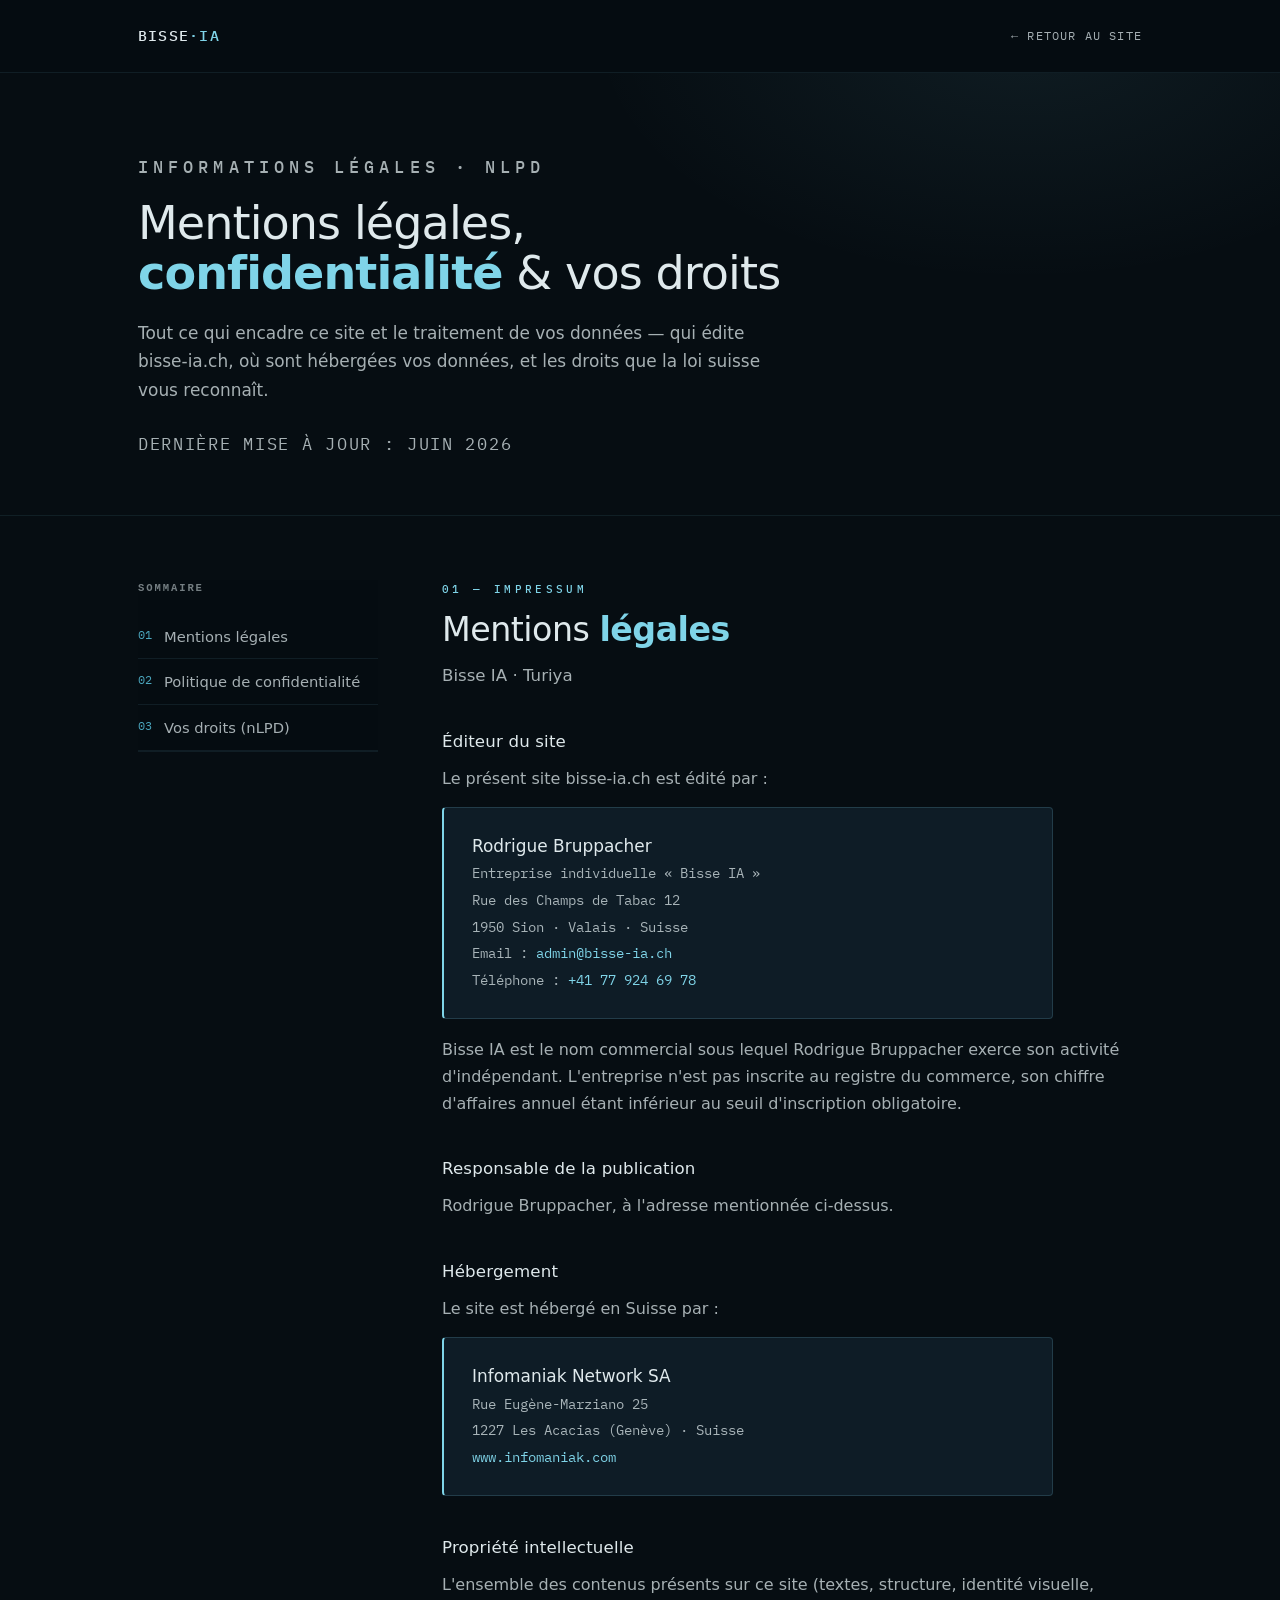
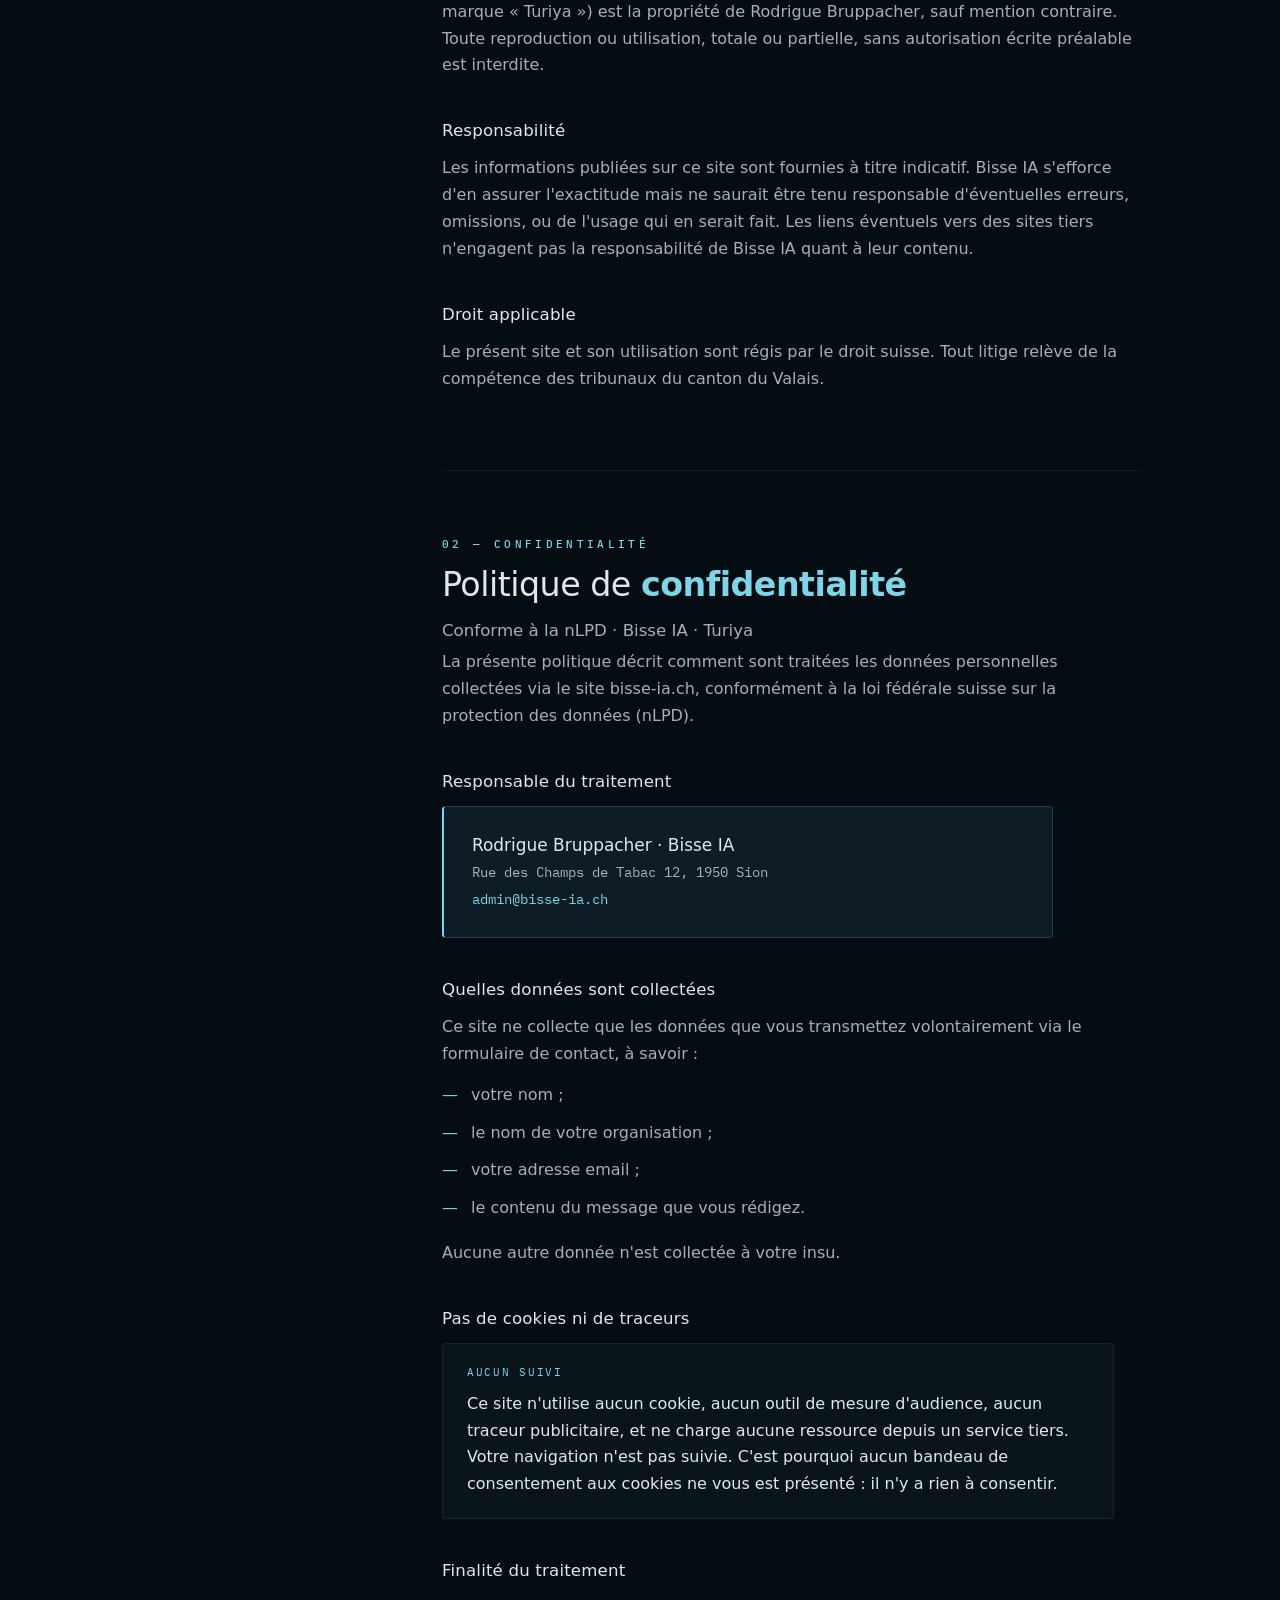
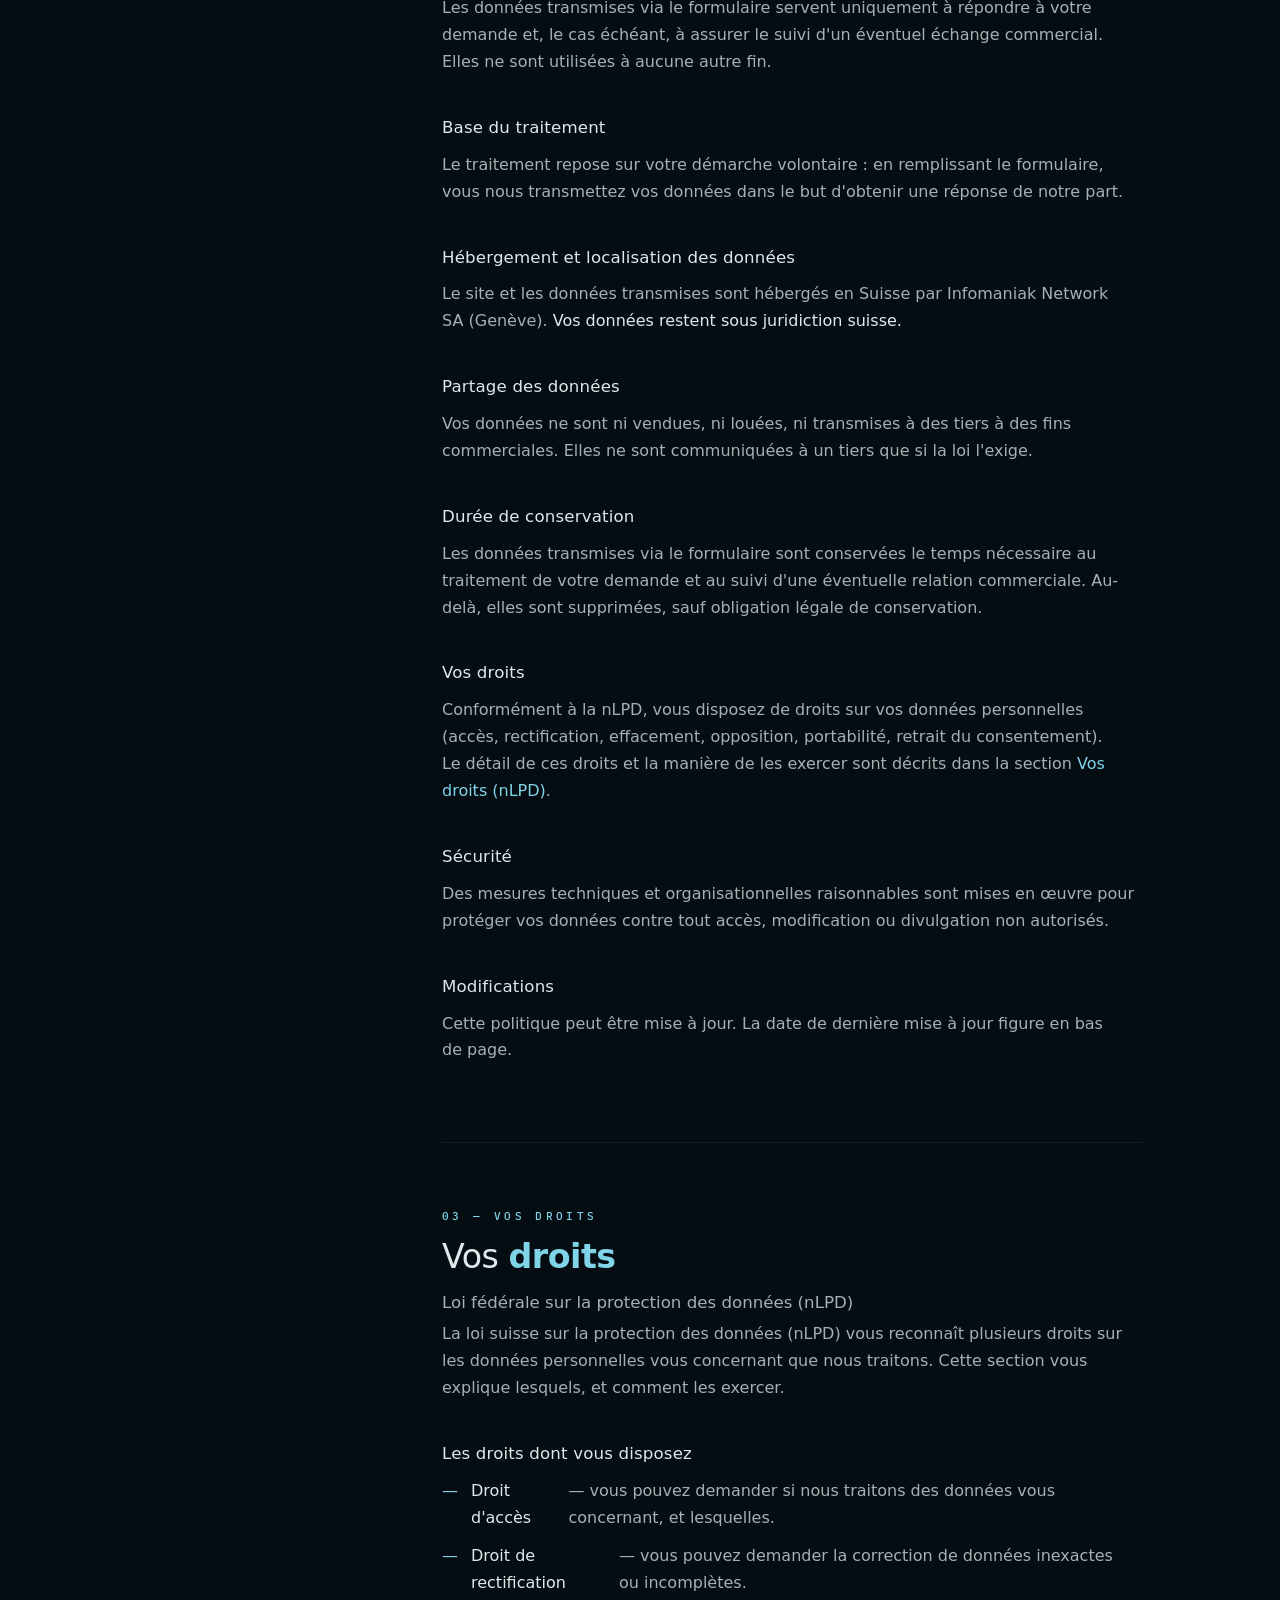
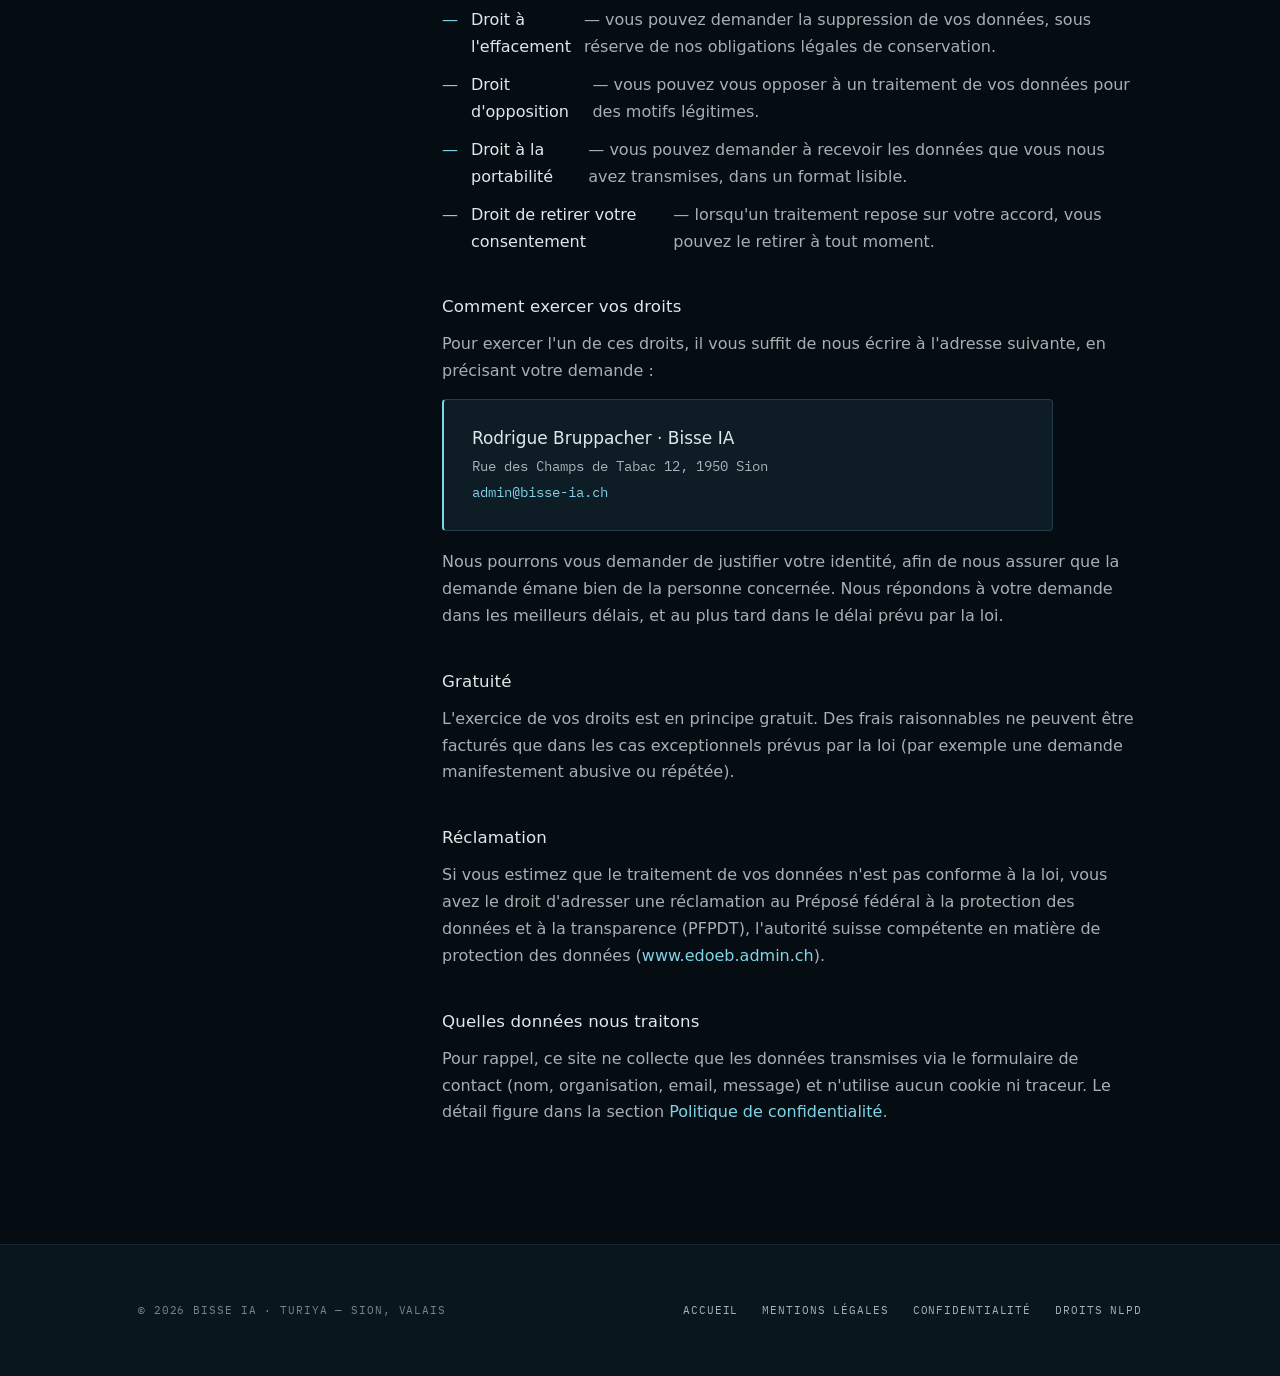
==== commit 7cfe97e8: "feat: pivot bisse-ia.ch vers le site Turiya (form n8n, polices auto-hébergées, JSON-LD) - Remplace l" ====
--- a/mentions-legales.html
+++ b/mentions-legales.html
@@ -1,443 +1,346 @@
 <!DOCTYPE html>
 <html lang="fr">
 <head>
-
 <meta charset="UTF-8" />
 <meta name="viewport" content="width=device-width, initial-scale=1.0" />
-<title>Mentions légales · Bisse IA</title>
-<meta name="description" content="Mentions légales, politique de confidentialité, gestion des cookies et droits nLPD de Bisse IA — agents IA et automatisation pour PME valaisannes." />
-<link rel="preconnect" href="https://fonts.googleapis.com" />
-<link rel="preconnect" href="https://fonts.gstatic.com" crossorigin />
-<link href="https://fonts.googleapis.com/css2?family=Fraunces:ital,opsz,wght@0,9..144,300..900;1,9..144,300..900&family=Inter+Tight:wght@300;400;500;600;700&family=JetBrains+Mono:wght@400;500&display=swap" rel="stylesheet" />
-<link rel="stylesheet" href="styles.css" />
+<title>Mentions légales, confidentialité &amp; droits nLPD · Bisse IA — Turiya</title>
+<meta name="description" content="Mentions légales, politique de confidentialité (conforme nLPD) et droits sur vos données du site bisse-ia.ch. Éditeur Rodrigue Bruppacher · Bisse IA, Sion. Hébergement en Suisse (Infomaniak, Genève), sans cookie ni traceur." />
+<link rel="canonical" href="https://bisse-ia.ch/mentions-legales.html" />
+<meta name="robots" content="index, follow" />
+<meta name="author" content="Rodrigue Bruppacher · Bisse IA" />
+<meta property="og:type" content="website" />
+<meta property="og:locale" content="fr_CH" />
+<meta property="og:site_name" content="Bisse IA — Turiya" />
+<meta property="og:title" content="Mentions légales, confidentialité &amp; droits nLPD · Bisse IA — Turiya" />
+<meta property="og:description" content="Mentions légales, politique de confidentialité (nLPD) et droits sur vos données. Hébergement en Suisse, sans cookie ni traceur." />
+<meta property="og:url" content="https://bisse-ia.ch/mentions-legales.html" />
+<!-- Polices AUTO-HÉBERGÉES — aucun appel à Google. Voir fonts/FONTS.md. -->
 <style>
-  body { background: var(--creme); }
-  .legal-shell { padding: 160px 0 100px; position: relative; z-index: 2; }
-  .legal-hero {
-    display: grid;
-    grid-template-columns: 1fr 320px;
-    gap: 64px;
-    align-items: end;
-    margin-bottom: 80px;
-    padding-bottom: 48px;
-    border-bottom: 1px solid var(--line);
-  }
-  .legal-back {
-    display: inline-flex;
-    align-items: center;
-    gap: 8px;
-    font-family: var(--mono);
-    font-size: 0.72rem;
-    letter-spacing: 0.2em;
-    text-transform: uppercase;
-    color: var(--texte-soft);
-    text-decoration: none;
-    margin-bottom: 32px;
-  }
-  .legal-back:hover { color: var(--grenat); }
-  .legal-hero h1 {
-    font-family: var(--serif);
-    font-weight: 300;
-    font-style: italic;
-    font-size: clamp(48px, 7vw, 88px);
-    line-height: 0.95;
-    letter-spacing: -0.025em;
-    color: var(--grenat);
-    text-wrap: balance;
-  }
-  .legal-hero h1 em { font-style: italic; color: var(--ocre); }
-  .legal-hero p {
-    font-family: var(--serif);
-    font-size: 1.05rem;
-    line-height: 1.55;
-    color: var(--texte-soft);
-  }
-  .legal-toc {
-    background: rgba(244, 237, 224, 0.5);
-    border: 1px solid var(--line-soft);
-    border-radius: 4px;
-    padding: 24px;
-  }
-  .legal-toc-title {
-    font-family: var(--mono);
-    font-size: 0.66rem;
-    letter-spacing: 0.22em;
-    text-transform: uppercase;
-    color: var(--ocre);
-    margin-bottom: 16px;
-  }
-  .legal-toc ol {
-    list-style: none;
-    margin: 0; padding: 0;
-    display: flex;
-    flex-direction: column;
-    gap: 8px;
-    counter-reset: l;
-  }
-  .legal-toc li {
-    counter-increment: l;
-    font-size: 0.92rem;
-  }
-  .legal-toc li::before {
-    content: counter(l, decimal-leading-zero) "  ";
-    color: var(--ocre);
-    font-family: var(--mono);
-    font-size: 0.78rem;
-    margin-right: 8px;
-  }
-  .legal-toc a {
-    color: var(--texte);
-    text-decoration: none;
-    border-bottom: 1px solid transparent;
-    transition: border-color 200ms, color 200ms;
-  }
-  .legal-toc a:hover { color: var(--grenat); border-color: var(--ocre); }
-
-  .legal-body {
-    max-width: 760px;
-    margin: 0 auto;
-  }
-  .legal-section {
-    margin-bottom: 80px;
-    scroll-margin-top: 110px;
-  }
-  .legal-section-num {
-    font-family: var(--mono);
-    font-size: 0.7rem;
-    letter-spacing: 0.22em;
-    text-transform: uppercase;
-    color: var(--ocre);
-    margin-bottom: 12px;
-  }
-  .legal-section h2 {
-    font-family: var(--serif);
-    font-weight: 400;
-    font-style: italic;
-    font-size: clamp(28px, 3.5vw, 44px);
-    line-height: 1.1;
-    letter-spacing: -0.02em;
-    color: var(--grenat);
-    margin-bottom: 28px;
-  }
-  .legal-section h3 {
-    font-family: var(--serif);
-    font-weight: 500;
-    font-size: 1.35rem;
-    line-height: 1.25;
-    color: var(--ardoise);
-    margin: 36px 0 14px;
-  }
-  .legal-section p {
-    font-family: var(--sans);
-    font-size: 1.02rem;
-    line-height: 1.65;
-    color: var(--texte);
-    margin-bottom: 18px;
-  }
-  .legal-section ul {
-    list-style: none;
-    margin: 0 0 18px;
-    padding: 0;
-  }
-  .legal-section li {
-    position: relative;
-    padding-left: 22px;
-    margin-bottom: 10px;
-    font-size: 1.02rem;
-    line-height: 1.6;
-    color: var(--texte);
-  }
-  .legal-section li::before {
-    content: '';
-    position: absolute;
-    left: 0;
-    top: 0.7em;
-    width: 12px;
-    height: 1px;
-    background: var(--ocre);
-  }
-  .legal-section strong { color: var(--grenat); font-weight: 600; }
-  .legal-section a { color: var(--grenat); border-bottom: 1px solid var(--ocre); text-decoration: none; }
-  .legal-section a:hover { color: var(--ocre); }
-
-  .legal-impressum-grid {
-    display: grid;
-    grid-template-columns: repeat(2, 1fr);
-    gap: 24px 32px;
-    padding: 28px;
-    background: rgba(244, 237, 224, 0.5);
-    border: 1px solid var(--line-soft);
-    border-radius: 4px;
-    margin-top: 24px;
-  }
-  .legal-imp-k {
-    font-family: var(--mono);
-    font-size: 0.66rem;
-    letter-spacing: 0.18em;
-    text-transform: uppercase;
-    color: var(--texte-soft);
-    margin-bottom: 4px;
-  }
-  .legal-imp-v {
-    font-family: var(--sans);
-    font-size: 0.98rem;
-    color: var(--ardoise);
-    line-height: 1.4;
-  }
-
-  .legal-update {
-    font-family: var(--mono);
-    font-size: 0.72rem;
-    letter-spacing: 0.18em;
-    text-transform: uppercase;
-    color: var(--texte-soft);
-    margin-top: 80px;
-    padding-top: 32px;
-    border-top: 1px solid var(--line-soft);
-  }
-
-  @media (max-width: 900px) {
-    .legal-hero { grid-template-columns: 1fr; gap: 40px; }
-    .legal-impressum-grid { grid-template-columns: 1fr; gap: 18px; padding: 20px; }
-    .legal-shell { padding: 120px 0 80px; }
+  @font-face { font-family: 'Sora'; font-style: normal; font-weight: 300; font-display: swap; src: url('fonts/sora-300.woff2') format('woff2'); }
+  @font-face { font-family: 'Sora'; font-style: normal; font-weight: 400; font-display: swap; src: url('fonts/sora-400.woff2') format('woff2'); }
+  @font-face { font-family: 'Sora'; font-style: normal; font-weight: 600; font-display: swap; src: url('fonts/sora-600.woff2') format('woff2'); }
+  @font-face { font-family: 'IBM Plex Mono'; font-style: normal; font-weight: 400; font-display: swap; src: url('fonts/ibm-plex-mono-400.woff2') format('woff2'); }
+  @font-face { font-family: 'IBM Plex Mono'; font-style: normal; font-weight: 500; font-display: swap; src: url('fonts/ibm-plex-mono-500.woff2') format('woff2'); }
+  @font-face { font-family: 'IBM Plex Mono'; font-style: normal; font-weight: 600; font-display: swap; src: url('fonts/ibm-plex-mono-600.woff2') format('woff2'); }
+</style>
+<script type="application/ld+json">
+{
+  "@context": "https://schema.org",
+  "@type": "Organization",
+  "name": "Bisse IA",
+  "alternateName": "Turiya",
+  "url": "https://bisse-ia.ch",
+  "email": "admin@bisse-ia.ch",
+  "telephone": "+41779246978",
+  "founder": { "@type": "Person", "name": "Rodrigue Bruppacher" },
+  "address": {
+    "@type": "PostalAddress",
+    "streetAddress": "Rue des Champs de Tabac 12",
+    "postalCode": "1950",
+    "addressLocality": "Sion",
+    "addressRegion": "Valais",
+    "addressCountry": "CH"
+  },
+  "areaServed": "CH"
+}
+</script>
+<script type="application/ld+json">
+{
+  "@context": "https://schema.org",
+  "@type": "BreadcrumbList",
+  "itemListElement": [
+    { "@type": "ListItem", "position": 1, "name": "Accueil", "item": "https://bisse-ia.ch/" },
+    { "@type": "ListItem", "position": 2, "name": "Mentions légales & confidentialité", "item": "https://bisse-ia.ch/mentions-legales.html" }
+  ]
+}
+</script>
+<style>
+  :root {
+    --bg: #060d12;
+    --bg-2: #0a161e;
+    --bg-panel: #0e1c26;
+    --glacier: #7fd4e8;
+    --glacier-deep: #4ba6bd;
+    --mist: #dfe9ec;
+    --mist-70: rgba(223, 233, 236, 0.74);
+    --mist-45: rgba(223, 233, 236, 0.52);
+    --line: rgba(127, 212, 232, 0.18);
+    --line-soft: rgba(127, 212, 232, 0.09);
+    --sans: 'Sora', system-ui, sans-serif;
+    --mono: 'IBM Plex Mono', ui-monospace, monospace;
+  }
+  * { margin: 0; padding: 0; box-sizing: border-box; }
+  html { scroll-behavior: smooth; }
+  body {
+    background: var(--bg); color: var(--mist);
+    font-family: var(--sans); font-weight: 300; line-height: 1.68;
+    -webkit-font-smoothing: antialiased; overflow-x: hidden;
+  }
+  ::selection { background: rgba(127, 212, 232, 0.3); }
+  a { color: var(--glacier); text-decoration: none; }
+  a:hover { text-decoration: underline; }
+  a:focus-visible, button:focus-visible { outline: 2px solid var(--glacier); outline-offset: 3px; border-radius: 2px; }
+  .wrap { max-width: 1100px; margin: 0 auto; padding: 0 48px; }
+  .k-label { font-family: var(--mono); font-size: 0.7rem; font-weight: 500; letter-spacing: 0.3em; text-transform: uppercase; color: var(--glacier); }
+
+  /* NAV */
+  nav {
+    position: sticky; top: 0; z-index: 50;
+    backdrop-filter: blur(14px); background: rgba(6, 13, 18, 0.74);
+    border-bottom: 1px solid var(--line-soft);
+  }
+  .nav-in { display: flex; align-items: center; justify-content: space-between; height: 72px; }
+  .brand { font-family: var(--mono); font-size: 0.95rem; font-weight: 500; letter-spacing: 0.08em; color: var(--mist); }
+  .brand b { color: var(--glacier); font-weight: 500; }
+  .nav-back { font-family: var(--mono); font-size: 0.74rem; letter-spacing: 0.1em; text-transform: uppercase; color: var(--mist-70); display: inline-flex; align-items: center; gap: 8px; }
+  .nav-back:hover { color: var(--glacier); text-decoration: none; }
+
+  /* HEADER */
+  header.legal-hero { padding: 80px 0 56px; border-bottom: 1px solid var(--line-soft); position: relative; overflow: hidden; }
+  header.legal-hero::before {
+    content: ""; position: absolute; inset: 0; pointer-events: none;
+    background: radial-gradient(620px 360px at 80% -10%, rgba(127,212,232,0.08), transparent 70%);
+  }
+  header.legal-hero h1 { position: relative; font-size: clamp(2.1rem, 3.6vw, 3rem); font-weight: 300; letter-spacing: -0.02em; line-height: 1.08; margin: 18px 0 20px; text-wrap: balance; }
+  header.legal-hero h1 b { font-weight: 600; color: var(--glacier); }
+  header.legal-hero p { position: relative; color: var(--mist-70); font-size: 1.06rem; max-width: 60ch; text-wrap: pretty; }
+  .updated { position: relative; margin-top: 26px; font-family: var(--mono); font-size: 0.72rem; letter-spacing: 0.1em; text-transform: uppercase; color: var(--mist-45); }
+
+  /* LAYOUT */
+  .legal-grid { display: grid; grid-template-columns: 240px 1fr; gap: 64px; padding: 64px 0 40px; align-items: start; }
+  .toc { position: sticky; top: 96px; }
+  .toc h2 { font-family: var(--mono); font-size: 0.66rem; letter-spacing: 0.18em; text-transform: uppercase; color: var(--mist-45); margin-bottom: 18px; }
+  .toc ol { list-style: none; display: flex; flex-direction: column; gap: 2px; counter-reset: toc; }
+  .toc a { display: flex; gap: 12px; padding: 9px 0; font-size: 0.92rem; color: var(--mist-70); border-bottom: 1px solid var(--line-soft); }
+  .toc a:hover { color: var(--glacier); text-decoration: none; }
+  .toc a::before { counter-increment: toc; content: counter(toc, decimal-leading-zero); font-family: var(--mono); font-size: 0.72rem; color: var(--glacier-deep); }
+
+  /* SECTIONS */
+  .legal-body { min-width: 0; }
+  .legal-section { padding-bottom: 64px; margin-bottom: 64px; border-bottom: 1px solid var(--line-soft); scroll-margin-top: 96px; }
+  .legal-section:last-child { border-bottom: 0; margin-bottom: 0; }
+  .legal-section > .k-label { display: block; margin-bottom: 12px; }
+  .legal-section h2 { font-size: clamp(1.6rem, 2.6vw, 2.1rem); font-weight: 300; letter-spacing: -0.015em; line-height: 1.12; margin-bottom: 8px; text-wrap: balance; }
+  .legal-section h2 b { font-weight: 600; color: var(--glacier); }
+  .legal-section > .sub { color: var(--mist-70); font-size: 1.04rem; margin: 14px 0 4px; max-width: 64ch; text-wrap: pretty; }
+  .legal-section h3 { font-size: 1.04rem; font-weight: 500; color: var(--mist); margin: 38px 0 10px; letter-spacing: 0.01em; }
+  .legal-section p { color: var(--mist-70); margin-bottom: 14px; max-width: 68ch; text-wrap: pretty; }
+  .legal-section ul { list-style: none; display: flex; flex-direction: column; gap: 11px; margin: 6px 0 18px; max-width: 68ch; }
+  .legal-section li { color: var(--mist-70); display: flex; gap: 13px; align-items: baseline; }
+  .legal-section li::before { content: "—"; color: var(--glacier); flex-shrink: 0; }
+  .legal-section li b { color: var(--mist); font-weight: 500; }
+  .legal-section strong { color: var(--mist); font-weight: 500; }
+
+  /* address / contact card */
+  .info-card { margin: 8px 0 18px; border: 1px solid var(--line); border-left: 2px solid var(--glacier); border-radius: 4px; background: var(--bg-panel); padding: 24px 28px; max-width: 60ch; }
+  .info-card .ic-name { font-size: 1.06rem; color: var(--mist); font-weight: 500; }
+  .info-card .ic-line { font-family: var(--mono); font-size: 0.88rem; color: var(--mist-70); line-height: 1.9; }
+  .info-card .ic-line a { color: var(--glacier); }
+
+  .callout { margin: 8px 0 18px; border: 1px solid var(--line-soft); border-radius: 4px; background: rgba(127,212,232,0.04); padding: 20px 24px; max-width: 66ch; }
+  .callout p { margin: 0; color: var(--mist); }
+  .callout .ck { font-family: var(--mono); font-size: 0.66rem; letter-spacing: 0.16em; text-transform: uppercase; color: var(--glacier); display: block; margin-bottom: 9px; }
+
+  /* FOOTER */
+  footer { padding: 56px 0; background: var(--bg-2); border-top: 1px solid var(--line-soft); }
+  .foot-in { display: flex; justify-content: space-between; flex-wrap: wrap; gap: 16px; font-family: var(--mono); font-size: 0.7rem; letter-spacing: 0.08em; text-transform: uppercase; color: var(--mist-45); }
+  .foot-in a { color: var(--mist-70); }
+  .foot-in a:hover { color: var(--glacier); text-decoration: none; }
+  .foot-links { display: flex; gap: 24px; flex-wrap: wrap; }
+
+  @media (max-width: 860px) {
+    .wrap { padding: 0 26px; }
+    .legal-grid { grid-template-columns: 1fr; gap: 8px; padding-top: 40px; }
+    .toc { position: static; margin-bottom: 32px; padding-bottom: 28px; border-bottom: 1px solid var(--line-soft); }
+    .toc ol { gap: 0; }
   }
 </style>
 </head>
 <body>
 
-<!-- Same nav as main site -->
-<nav class="site-nav">
-  <div class="container">
-    <a href="index.html" class="logo">
-      <div class="logo-mark">
-        <svg aria-hidden="true" viewBox="0 0 36 36" xmlns="http://www.w3.org/2000/svg">
-          <path d="M3 11 Q11 4 18 12 T33 11" stroke="#6b1a2e" stroke-width="2" fill="none" stroke-linecap="round"/>
-          <path d="M3 19 Q11 12 18 20 T33 19" stroke="#c97b3f" stroke-width="2" fill="none" stroke-linecap="round"/>
-          <path d="M3 27 Q11 20 18 28 T33 27" stroke="#6b1a2e" stroke-width="2" fill="none" stroke-linecap="round"/>
-        </svg>
-      </div>
-      <span class="logo-text">Bisse<em> IA</em></span>
-    </a>
-    <ul class="nav-links">
-      <li><a href="index.html#flow"><span class="nav-dot"></span>Comment ça marche</a></li>
-      <li><a href="index.html#cas-usage"><span class="nav-dot"></span>Cas d'usage</a></li>
-      <li><a href="index.html#securite"><span class="nav-dot"></span>Sécurité</a></li>
-      <li><a href="index.html#roi"><span class="nav-dot"></span>Calculateur</a></li>
-      <li><a href="index.html#contact" class="nav-cta">Audit gratuit</a></li>
-    </ul>
+<nav aria-label="Navigation">
+  <div class="wrap nav-in">
+    <a class="brand" href="index.html">BISSE<b>·IA</b></a>
+    <a class="nav-back" href="index.html">← Retour au site</a>
   </div>
 </nav>
 
-<main class="legal-shell">
-  <div class="container">
-    <a href="index.html" class="legal-back">← Retour à l'accueil</a>
-
-    <header class="legal-hero">
-      <div>
-        <h1>Mentions légales <em>&amp; protection des données</em></h1>
-      </div>
-      <div>
-        <p>Tout ce que la loi suisse — et toi — êtes en droit d'attendre d'un prestataire qui touche à tes données.</p>
-      </div>
-    </header>
-
-    <aside class="legal-toc">
-      <div class="legal-toc-title">Sommaire</div>
+<header class="legal-hero">
+  <div class="wrap">
+    <p class="k-label">Informations légales · nLPD</p>
+    <h1>Mentions légales, <b>confidentialité</b> &amp; vos droits</h1>
+    <p>Tout ce qui encadre ce site et le traitement de vos données — qui édite bisse-ia.ch, où sont hébergées vos données, et les droits que la loi suisse vous reconnaît.</p>
+    <p class="updated">Dernière mise à jour : juin 2026</p>
+  </div>
+</header>
+
+<div class="wrap">
+  <div class="legal-grid">
+    <nav class="toc" aria-label="Sommaire">
+      <h2>Sommaire</h2>
       <ol>
-        <li><a href="#impressum">Impressum &amp; mentions légales</a></li>
-        <li><a href="#confidentialite">Politique de confidentialité (nLPD)</a></li>
-        <li><a href="#donnees-collectees">Données que nous collectons</a></li>
-        <li><a href="#finalites">Finalités du traitement</a></li>
-        <li><a href="#sous-traitants">Sous-traitants &amp; hébergement</a></li>
-        <li><a href="#droits">Tes droits (nLPD)</a></li>
-        <li><a href="#cookies">Politique des cookies</a></li>
-        <li><a href="#securite">Mesures de sécurité</a></li>
-        <li><a href="#contact">Contact &amp; délégué à la protection des données</a></li>
+        <li><a href="#impressum">Mentions légales</a></li>
+        <li><a href="#confidentialite">Politique de confidentialité</a></li>
+        <li><a href="#droits">Vos droits (nLPD)</a></li>
       </ol>
-    </aside>
-
-    <div class="legal-body">
-
-      <section class="legal-section" id="impressum">
-        <div class="legal-section-num">01 · Impressum</div>
-        <h2>Mentions légales</h2>
-        <p>Conformément à l'art. 3 al. 1 let. s de la Loi fédérale contre la concurrence déloyale (LCD), les informations suivantes identifient l'éditeur du présent site.</p>
-
-        <div class="legal-impressum-grid">
-          <div>
-            <div class="legal-imp-k">Raison sociale</div>
-            <div class="legal-imp-v">Bisse IA</div>
+    </nav>
+
+    <main class="legal-body">
+
+      <!-- ════ MENTIONS LÉGALES ════ -->
+      <section class="legal-section" id="impressum" aria-labelledby="impressum-h">
+        <span class="k-label">01 — Impressum</span>
+        <h2 id="impressum-h">Mentions <b>légales</b></h2>
+        <p class="sub">Bisse IA · Turiya</p>
+
+        <h3>Éditeur du site</h3>
+        <p>Le présent site bisse-ia.ch est édité par :</p>
+        <div class="info-card">
+          <div class="ic-name">Rodrigue Bruppacher</div>
+          <div class="ic-line">
+            Entreprise individuelle «&nbsp;Bisse IA&nbsp;»<br />
+            Rue des Champs de Tabac 12<br />
+            1950 Sion · Valais · Suisse<br />
+            Email : <a href="mailto:admin@bisse-ia.ch">admin@bisse-ia.ch</a><br />
+            Téléphone : <a href="tel:+41779246978">+41 77 924 69 78</a>
           </div>
-          <div>
-            <div class="legal-imp-k">Forme juridique</div>
-            <div class="legal-imp-v">Raison individuelle de droit suisse</div>
+        </div>
+        <p>Bisse IA est le nom commercial sous lequel Rodrigue Bruppacher exerce son activité d'indépendant. L'entreprise n'est pas inscrite au registre du commerce, son chiffre d'affaires annuel étant inférieur au seuil d'inscription obligatoire.</p>
+
+        <h3>Responsable de la publication</h3>
+        <p>Rodrigue Bruppacher, à l'adresse mentionnée ci-dessus.</p>
+
+        <h3>Hébergement</h3>
+        <p>Le site est hébergé en Suisse par :</p>
+        <div class="info-card">
+          <div class="ic-name">Infomaniak Network SA</div>
+          <div class="ic-line">
+            Rue Eugène-Marziano 25<br />
+            1227 Les Acacias (Genève) · Suisse<br />
+            <a href="https://www.infomaniak.com" rel="noopener">www.infomaniak.com</a>
           </div>
-          <div>
-            <div class="legal-imp-k">Siège</div>
-            <div class="legal-imp-v">Sion · Valais · Suisse</div>
+        </div>
+
+        <h3>Propriété intellectuelle</h3>
+        <p>L'ensemble des contenus présents sur ce site (textes, structure, identité visuelle, marque «&nbsp;Turiya&nbsp;») est la propriété de Rodrigue Bruppacher, sauf mention contraire. Toute reproduction ou utilisation, totale ou partielle, sans autorisation écrite préalable est interdite.</p>
+
+        <h3>Responsabilité</h3>
+        <p>Les informations publiées sur ce site sont fournies à titre indicatif. Bisse IA s'efforce d'en assurer l'exactitude mais ne saurait être tenu responsable d'éventuelles erreurs, omissions, ou de l'usage qui en serait fait. Les liens éventuels vers des sites tiers n'engagent pas la responsabilité de Bisse IA quant à leur contenu.</p>
+
+        <h3>Droit applicable</h3>
+        <p>Le présent site et son utilisation sont régis par le droit suisse. Tout litige relève de la compétence des tribunaux du canton du Valais.</p>
+      </section>
+
+      <!-- ════ CONFIDENTIALITÉ ════ -->
+      <section class="legal-section" id="confidentialite" aria-labelledby="confidentialite-h">
+        <span class="k-label">02 — Confidentialité</span>
+        <h2 id="confidentialite-h">Politique de <b>confidentialité</b></h2>
+        <p class="sub">Conforme à la nLPD · Bisse IA · Turiya</p>
+        <p>La présente politique décrit comment sont traitées les données personnelles collectées via le site bisse-ia.ch, conformément à la loi fédérale suisse sur la protection des données (nLPD).</p>
+
+        <h3>Responsable du traitement</h3>
+        <div class="info-card">
+          <div class="ic-name">Rodrigue Bruppacher · Bisse IA</div>
+          <div class="ic-line">
+            Rue des Champs de Tabac 12, 1950 Sion<br />
+            <a href="mailto:admin@bisse-ia.ch">admin@bisse-ia.ch</a>
           </div>
-          <div>
-            <div class="legal-imp-k">Registre du commerce</div>
-            <div class="legal-imp-v">En cours d'inscription au RC du Valais</div>
+        </div>
+
+        <h3>Quelles données sont collectées</h3>
+        <p>Ce site ne collecte que les données que vous transmettez volontairement via le formulaire de contact, à savoir :</p>
+        <ul>
+          <li>votre nom ;</li>
+          <li>le nom de votre organisation ;</li>
+          <li>votre adresse email ;</li>
+          <li>le contenu du message que vous rédigez.</li>
+        </ul>
+        <p>Aucune autre donnée n'est collectée à votre insu.</p>
+
+        <h3>Pas de cookies ni de traceurs</h3>
+        <div class="callout">
+          <span class="ck">Aucun suivi</span>
+          <p>Ce site n'utilise aucun cookie, aucun outil de mesure d'audience, aucun traceur publicitaire, et ne charge aucune ressource depuis un service tiers. Votre navigation n'est pas suivie. C'est pourquoi aucun bandeau de consentement aux cookies ne vous est présenté : il n'y a rien à consentir.</p>
+        </div>
+
+        <h3>Finalité du traitement</h3>
+        <p>Les données transmises via le formulaire servent uniquement à répondre à votre demande et, le cas échéant, à assurer le suivi d'un éventuel échange commercial. Elles ne sont utilisées à aucune autre fin.</p>
+
+        <h3>Base du traitement</h3>
+        <p>Le traitement repose sur votre démarche volontaire : en remplissant le formulaire, vous nous transmettez vos données dans le but d'obtenir une réponse de notre part.</p>
+
+        <h3>Hébergement et localisation des données</h3>
+        <p>Le site et les données transmises sont hébergés en Suisse par Infomaniak Network SA (Genève). <strong>Vos données restent sous juridiction suisse.</strong></p>
+
+        <h3>Partage des données</h3>
+        <p>Vos données ne sont ni vendues, ni louées, ni transmises à des tiers à des fins commerciales. Elles ne sont communiquées à un tiers que si la loi l'exige.</p>
+
+        <h3>Durée de conservation</h3>
+        <p>Les données transmises via le formulaire sont conservées le temps nécessaire au traitement de votre demande et au suivi d'une éventuelle relation commerciale. Au-delà, elles sont supprimées, sauf obligation légale de conservation.</p>
+
+        <h3>Vos droits</h3>
+        <p>Conformément à la nLPD, vous disposez de droits sur vos données personnelles (accès, rectification, effacement, opposition, portabilité, retrait du consentement). Le détail de ces droits et la manière de les exercer sont décrits dans la section <a href="#droits">Vos droits (nLPD)</a>.</p>
+
+        <h3>Sécurité</h3>
+        <p>Des mesures techniques et organisationnelles raisonnables sont mises en œuvre pour protéger vos données contre tout accès, modification ou divulgation non autorisés.</p>
+
+        <h3>Modifications</h3>
+        <p>Cette politique peut être mise à jour. La date de dernière mise à jour figure en bas de page.</p>
+      </section>
+
+      <!-- ════ DROITS nLPD ════ -->
+      <section class="legal-section" id="droits" aria-labelledby="droits-h">
+        <span class="k-label">03 — Vos droits</span>
+        <h2 id="droits-h">Vos <b>droits</b></h2>
+        <p class="sub">Loi fédérale sur la protection des données (nLPD)</p>
+        <p>La loi suisse sur la protection des données (nLPD) vous reconnaît plusieurs droits sur les données personnelles vous concernant que nous traitons. Cette section vous explique lesquels, et comment les exercer.</p>
+
+        <h3>Les droits dont vous disposez</h3>
+        <ul>
+          <li><b>Droit d'accès</b> — vous pouvez demander si nous traitons des données vous concernant, et lesquelles.</li>
+          <li><b>Droit de rectification</b> — vous pouvez demander la correction de données inexactes ou incomplètes.</li>
+          <li><b>Droit à l'effacement</b> — vous pouvez demander la suppression de vos données, sous réserve de nos obligations légales de conservation.</li>
+          <li><b>Droit d'opposition</b> — vous pouvez vous opposer à un traitement de vos données pour des motifs légitimes.</li>
+          <li><b>Droit à la portabilité</b> — vous pouvez demander à recevoir les données que vous nous avez transmises, dans un format lisible.</li>
+          <li><b>Droit de retirer votre consentement</b> — lorsqu'un traitement repose sur votre accord, vous pouvez le retirer à tout moment.</li>
+        </ul>
+
+        <h3>Comment exercer vos droits</h3>
+        <p>Pour exercer l'un de ces droits, il vous suffit de nous écrire à l'adresse suivante, en précisant votre demande :</p>
+        <div class="info-card">
+          <div class="ic-name">Rodrigue Bruppacher · Bisse IA</div>
+          <div class="ic-line">
+            Rue des Champs de Tabac 12, 1950 Sion<br />
+            <a href="mailto:admin@bisse-ia.ch">admin@bisse-ia.ch</a>
           </div>
-          <div>
-            <div class="legal-imp-k">N° TVA</div>
-            <div class="legal-imp-v">Non assujetti (CA &lt; 100&apos;000 CHF/an)</div>
-          </div>
-          <div>
-            <div class="legal-imp-k">Responsable du contenu</div>
-            <div class="legal-imp-v">Direction Bisse IA</div>
-          </div>
-          <div>
-            <div class="legal-imp-k">Email</div>
-            <div class="legal-imp-v"><a href="/cdn-cgi/l/email-protection#ff9c90918b9e9c8bbf9d968c8c9ad2969ed19c97"><span class="__cf_email__" data-cfemail="eb8884859f8a889fab898298988ec6828ac58883">[email&#160;protected]</span></a></div>
-          </div>
-          <div>
-            <div class="legal-imp-k">Téléphone</div>
-            <div class="legal-imp-v"><a href="tel:+41779246978">+41 77 924 69 78</a></div>
-          </div>
-        </div>
-
-        <h3>Droits d'auteur</h3>
-        <p>L'ensemble des textes, visuels, codes et éléments graphiques publiés sur bisse-ia.ch sont la propriété de Bisse IA, sauf mention contraire. Toute reproduction, totale ou partielle, sans autorisation écrite préalable est interdite.</p>
-
-        <h3>Limitation de responsabilité</h3>
-        <p>Bisse IA met tout en œuvre pour assurer l'exactitude des informations publiées. Toutefois, aucune garantie n'est donnée quant à la complétude ou l'actualité des contenus. Bisse IA décline toute responsabilité pour les dommages directs ou indirects résultant de l'accès au site ou de son utilisation.</p>
+        </div>
+        <p>Nous pourrons vous demander de justifier votre identité, afin de nous assurer que la demande émane bien de la personne concernée. Nous répondons à votre demande dans les meilleurs délais, et au plus tard dans le délai prévu par la loi.</p>
+
+        <h3>Gratuité</h3>
+        <p>L'exercice de vos droits est en principe gratuit. Des frais raisonnables ne peuvent être facturés que dans les cas exceptionnels prévus par la loi (par exemple une demande manifestement abusive ou répétée).</p>
+
+        <h3>Réclamation</h3>
+        <p>Si vous estimez que le traitement de vos données n'est pas conforme à la loi, vous avez le droit d'adresser une réclamation au Préposé fédéral à la protection des données et à la transparence (PFPDT), l'autorité suisse compétente en matière de protection des données (<a href="https://www.edoeb.admin.ch" rel="noopener">www.edoeb.admin.ch</a>).</p>
+
+        <h3>Quelles données nous traitons</h3>
+        <p>Pour rappel, ce site ne collecte que les données transmises via le formulaire de contact (nom, organisation, email, message) et n'utilise aucun cookie ni traceur. Le détail figure dans la section <a href="#confidentialite">Politique de confidentialité</a>.</p>
       </section>
 
-      <section class="legal-section" id="confidentialite">
-        <div class="legal-section-num">02 · Confidentialité</div>
-        <h2>Politique de confidentialité</h2>
-        <p>La présente politique décrit comment Bisse IA collecte, traite et protège les données personnelles, en pleine conformité avec la <strong>nouvelle Loi fédérale sur la protection des données (nLPD)</strong> entrée en vigueur le 1<sup>er</sup> septembre 2023 et, lorsque le RGPD s'applique, avec celui-ci.</p>
-        <p>Notre principe directeur est simple&nbsp;: <strong>tes données ne sortent jamais de Suisse</strong>. Nous ne traitons que ce qui est strictement nécessaire à l'exécution du mandat, et nous documentons chaque opération.</p>
-      </section>
-
-      <section class="legal-section" id="donnees-collectees">
-        <div class="legal-section-num">03 · Données collectées</div>
-        <h2>Quelles données nous collectons</h2>
-        <p>Selon le contexte (visite du site, formulaire de contact, exécution d'un mandat), les catégories suivantes peuvent être traitées&nbsp;:</p>
-        <ul>
-          <li><strong>Données d'identification</strong>&nbsp;: nom, prénom, raison sociale, fonction.</li>
-          <li><strong>Coordonnées</strong>&nbsp;: email professionnel, téléphone, adresse postale.</li>
-          <li><strong>Données techniques</strong>&nbsp;: adresse IP anonymisée, type de navigateur, pages consultées, horodatage.</li>
-          <li><strong>Données métier</strong> (clients sous mandat)&nbsp;: documents transmis pour l'analyse, accès aux outils intégrés (Bexio, Microsoft 365, etc.) limités à ce qui est nécessaire à l'agent IA.</li>
-          <li><strong>Échanges</strong>&nbsp;: contenu des emails, prises de notes lors des audits, comptes-rendus de réunion.</li>
-        </ul>
-      </section>
-
-      <section class="legal-section" id="finalites">
-        <div class="legal-section-num">04 · Finalités</div>
-        <h2>Pourquoi nous traitons ces données</h2>
-        <ul>
-          <li>Répondre aux demandes de contact et planifier les audits gratuits.</li>
-          <li>Exécuter les mandats d'installation, de maintenance et de supervision des agents IA.</li>
-          <li>Assurer la sécurité, la traçabilité et la conformité des workflows.</li>
-          <li>Émettre les factures et respecter les obligations comptables suisses (10 ans).</li>
-          <li>Améliorer la qualité du service sur la base d'analyses anonymisées.</li>
-        </ul>
-        <p>Toute autre finalité fait l'objet d'un consentement préalable explicite.</p>
-      </section>
-
-      <section class="legal-section" id="sous-traitants">
-        <div class="legal-section-num">05 · Sous-traitants</div>
-        <h2>Sous-traitants &amp; hébergement</h2>
-        <p>Bisse IA recourt à un nombre limité de prestataires, tous sélectionnés pour leurs garanties de souveraineté et de sécurité&nbsp;:</p>
-        <ul>
-          <li><strong>Infomaniak Network SA</strong> (Genève) — hébergement du site et des workflows n8n self-hosted. 100&nbsp;% suisse, neutre en carbone.</li>
-          <li><strong>Anthropic / OpenAI</strong> — modèles IA utilisés exclusivement avec une clause de non-rétention des données. Pour les mandats sensibles, des modèles open-source tournent en local sans connexion sortante.</li>
-          <li><strong>Outils métier des clients</strong> (Bexio, Microsoft 365, etc.) — accès via OAuth ou comptes dédiés, jamais par mots de passe stockés.</li>
-        </ul>
-        <p>Chaque sous-traitant est lié par un contrat de sous-traitance conforme à l'art. 9 nLPD ou à l'art. 28 RGPD lorsque celui-ci s'applique.</p>
-      </section>
-
-      <section class="legal-section" id="droits">
-        <div class="legal-section-num">06 · Tes droits</div>
-        <h2>Tes droits selon la nLPD</h2>
-        <p>En tant que personne concernée, tu disposes des droits suivants, exerçables gratuitement et à tout moment&nbsp;:</p>
-        <ul>
-          <li><strong>Droit d'accès</strong> (art. 25 nLPD) — obtenir confirmation que tes données sont traitées et en recevoir copie.</li>
-          <li><strong>Droit de rectification</strong> — faire corriger des données inexactes ou incomplètes.</li>
-          <li><strong>Droit à l'effacement</strong> — demander la suppression des données qui ne sont plus nécessaires.</li>
-          <li><strong>Droit d'opposition</strong> — t'opposer au traitement pour des motifs légitimes.</li>
-          <li><strong>Droit à la portabilité</strong> — recevoir tes données dans un format structuré et exploitable.</li>
-          <li><strong>Droit de retirer ton consentement</strong> à tout moment, sans affecter la licéité des traitements antérieurs.</li>
-          <li><strong>Droit de plainte</strong> auprès du <a href="https://www.edoeb.admin.ch" target="_blank" rel="noopener">Préposé fédéral à la protection des données et à la transparence (PFPDT)</a>.</li>
-        </ul>
-        <p>Pour exercer ces droits&nbsp;: <a href="/cdn-cgi/l/email-protection#3357435c73515a4040561e5a521d505b"><span class="__cf_email__" data-cfemail="cbafbba48ba9a2b8b8aee6a2aae5a8a3">[email&#160;protected]</span></a>. Une réponse est garantie sous 30 jours ouvrables.</p>
-      </section>
-
-      <section class="legal-section" id="cookies">
-        <div class="legal-section-num">07 · Cookies</div>
-        <h2>Politique des cookies</h2>
-        <p>Le site bisse-ia.ch utilise un minimum strict de cookies. Aucune solution de tracking publicitaire n'est déployée.</p>
-        <h3>Cookies techniques (toujours actifs)</h3>
-        <ul>
-          <li>Préférences d'interface (thème, fermeture des bannières).</li>
-          <li>Session anti-CSRF lors de l'envoi du formulaire de contact.</li>
-        </ul>
-        <h3>Cookies analytiques (avec consentement)</h3>
-        <ul>
-          <li>Statistiques de fréquentation anonymisées (Plausible, hébergé en Allemagne — IP non stockée).</li>
-        </ul>
-        <p>Tu peux refuser ou retirer ton consentement à tout moment depuis les paramètres de ton navigateur ou en nous contactant.</p>
-      </section>
-
-      <section class="legal-section" id="securite">
-        <div class="legal-section-num">08 · Sécurité</div>
-        <h2>Mesures de sécurité</h2>
-        <p>Bisse IA applique à ses workflows les pratiques héritées du monde des centres opérationnels de sécurité (SOC)&nbsp;:</p>
-        <ul>
-          <li>Chiffrement TLS 1.3 des communications, chiffrement au repos des données stockées.</li>
-          <li>Authentification multifacteur sur tous les accès administratifs.</li>
-          <li>OAuth et comptes à droits granulaires — aucun mot de passe en clair, jamais.</li>
-          <li>Logs traçables, alertes sur anomalies, audit trail complet.</li>
-          <li>Validation humaine systématique pour les actions critiques (paiements, envois sortants).</li>
-          <li>Sauvegardes chiffrées quotidiennes, restauration testée mensuellement.</li>
-        </ul>
-        <p>En cas d'incident de sécurité affectant des données personnelles, Bisse IA s'engage à notifier le PFPDT et les personnes concernées dans les délais légaux (72 heures lorsque le RGPD s'applique).</p>
-      </section>
-
-      <section class="legal-section" id="contact">
-        <div class="legal-section-num">09 · Contact</div>
-        <h2>Contact &amp; délégué à la protection des données</h2>
-        <p>Pour toute question relative à la présente politique, à l'exercice de tes droits ou à un éventuel incident&nbsp;:</p>
-        <div class="legal-impressum-grid">
-          <div>
-            <div class="legal-imp-k">Contact général</div>
-            <div class="legal-imp-v"><a href="/cdn-cgi/l/email-protection#d8bbb7b6acb9bbac98bab1ababbdf5b1b9f6bbb0"><span class="__cf_email__" data-cfemail="fb9894958f9a988fbb999288889ed6929ad59893">[email&#160;protected]</span></a></div>
-          </div>
-          <div>
-            <div class="legal-imp-k">Délégué à la protection des données</div>
-            <div class="legal-imp-v"><a href="/cdn-cgi/l/email-protection#ddb9adb29dbfb4aeaeb8f0b4bcf3beb5"><span class="__cf_email__" data-cfemail="c9adb9a689aba0babaace4a0a8e7aaa1">[email&#160;protected]</span></a></div>
-          </div>
-          <div>
-            <div class="legal-imp-k">Adresse postale</div>
-            <div class="legal-imp-v">Bisse IA · Sion · Valais · Suisse</div>
-          </div>
-          <div>
-            <div class="legal-imp-k">Autorité de contrôle</div>
-            <div class="legal-imp-v"><a href="https://www.edoeb.admin.ch" target="_blank" rel="noopener">PFPDT — edoeb.admin.ch</a></div>
-          </div>
-        </div>
-      </section>
-
-      <div class="legal-update">
-        Dernière mise à jour&nbsp;: 28 mai 2026 · Bisse IA se réserve le droit de modifier la présente politique. Toute modification matérielle est notifiée par email aux clients sous mandat.
-      </div>
-    </div>
+    </main>
   </div>
-</main>
+</div>
 
 <footer>
-  <div class="container">
-    <div class="footer-bottom" style="border: 0; padding-top: 0;">
-      <div class="footer-copy">© 2026 Bisse IA · Tous droits réservés</div>
-      <div class="footer-compliance">
-        <a href="index.html" style="font-family: var(--mono); font-size: 0.62rem; letter-spacing: 0.16em; text-transform: uppercase;">← Retour à l'accueil</a>
-      </div>
+  <div class="wrap foot-in">
+    <span>© 2026 Bisse IA · Turiya — Sion, Valais</span>
+    <div class="foot-links">
+      <a href="index.html">Accueil</a>
+      <a href="#impressum">Mentions légales</a>
+      <a href="#confidentialite">Confidentialité</a>
+      <a href="#droits">Droits nLPD</a>
     </div>
   </div>
 </footer>
 
-<script data-cfasync="false" src="/cdn-cgi/scripts/5c5dd728/cloudflare-static/email-decode.min.js"></script></body>
+</body>
 </html>
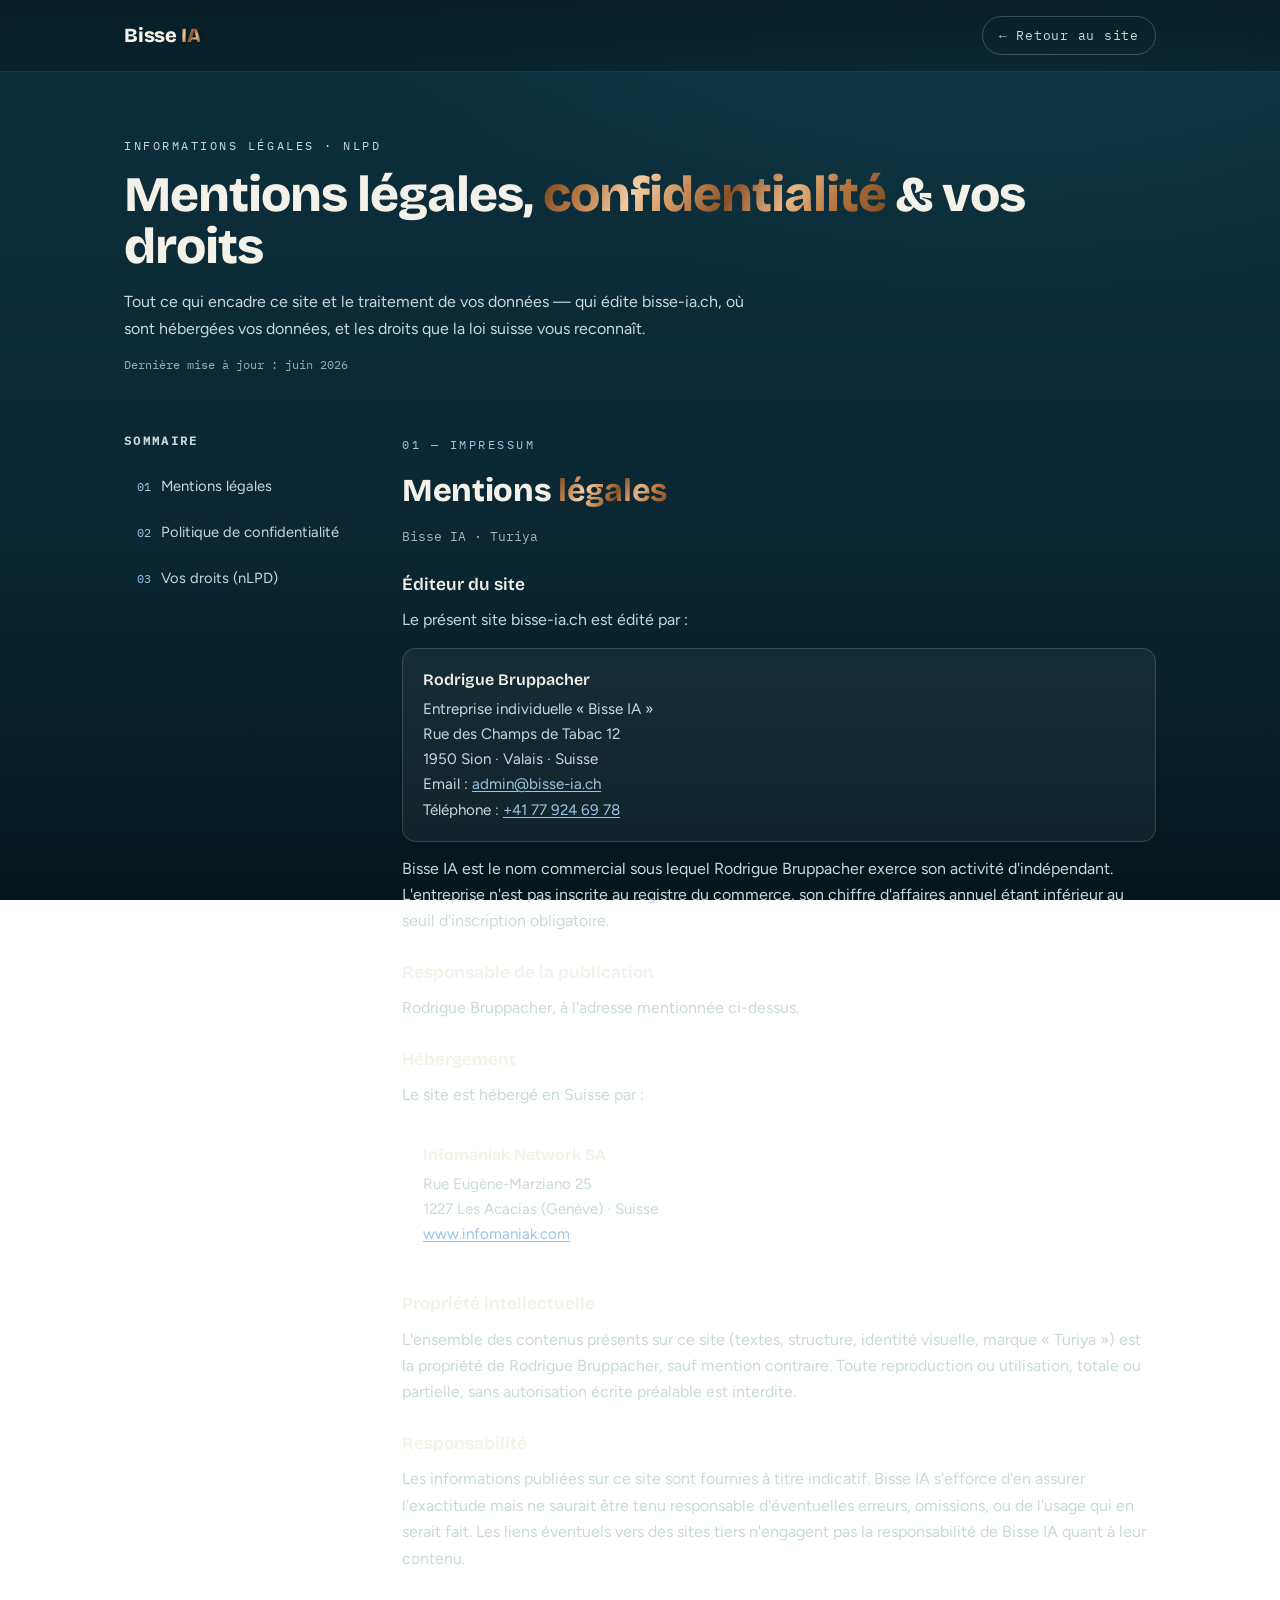
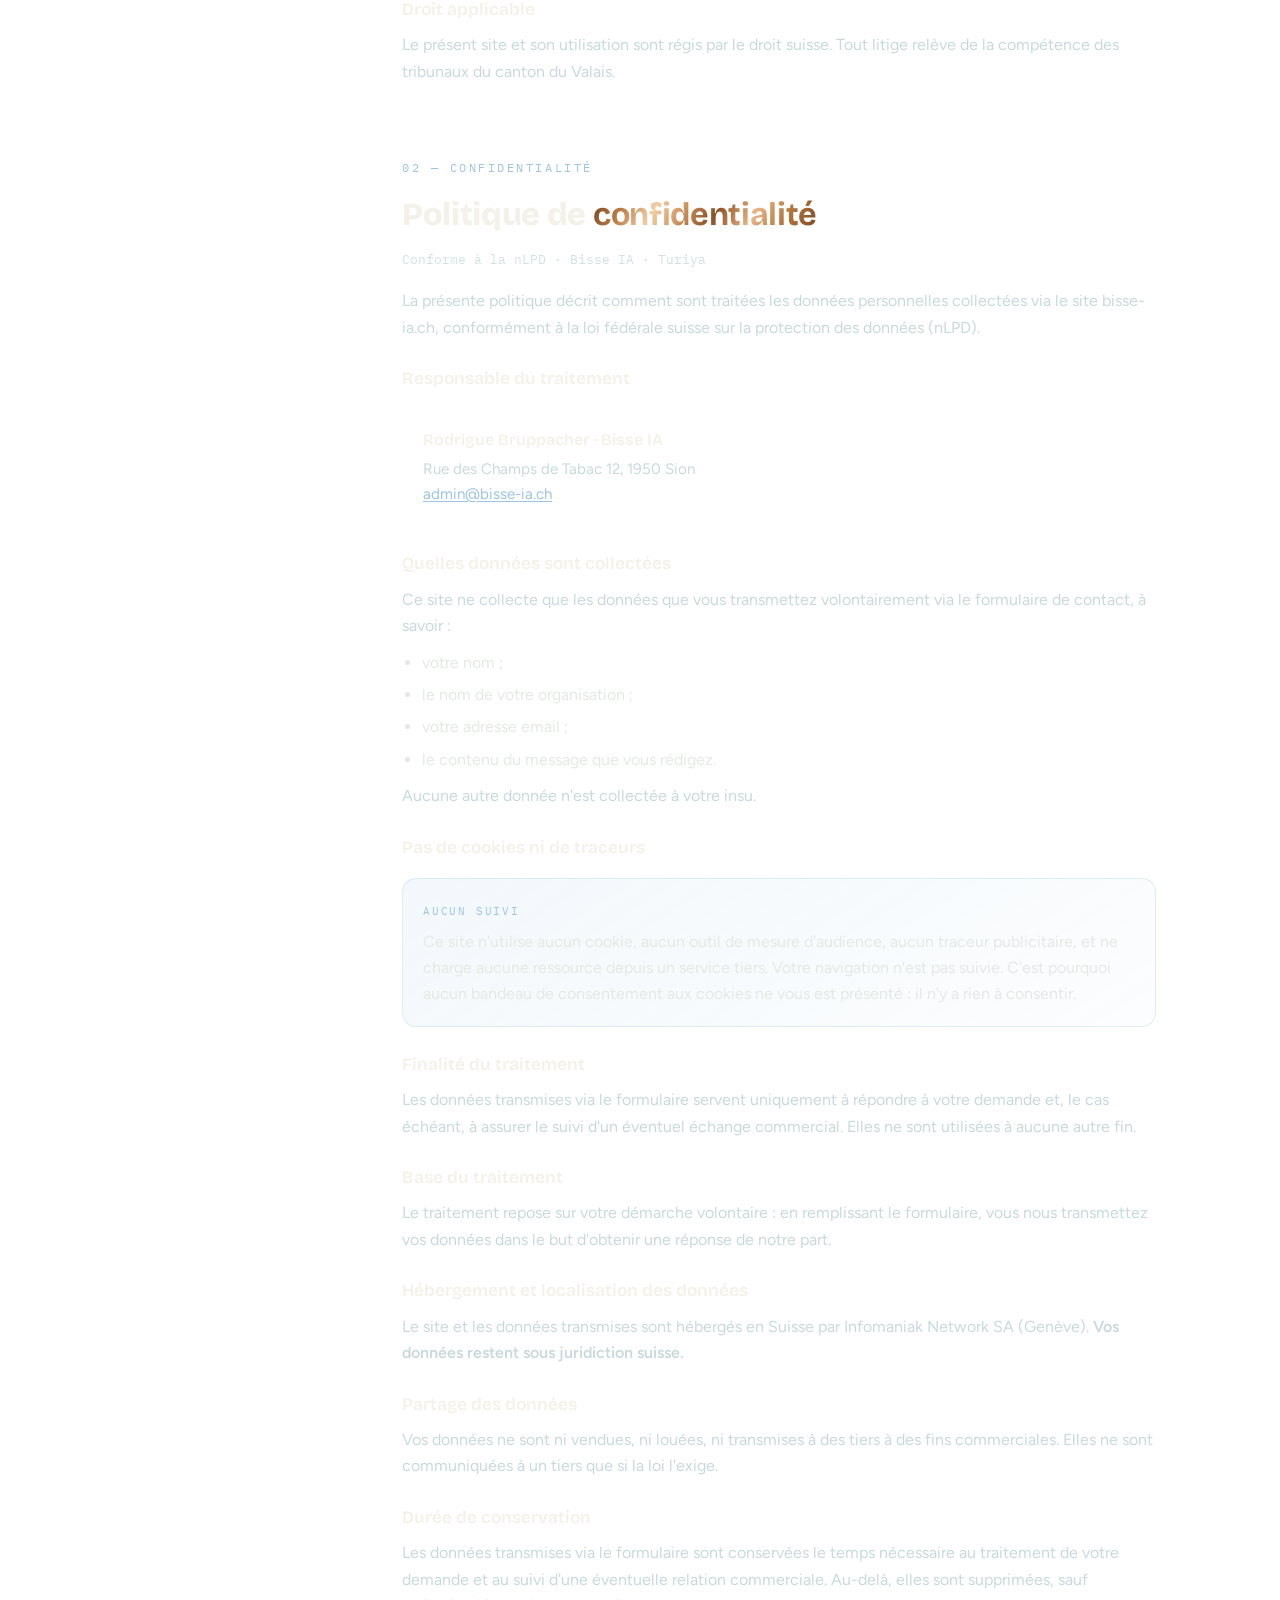
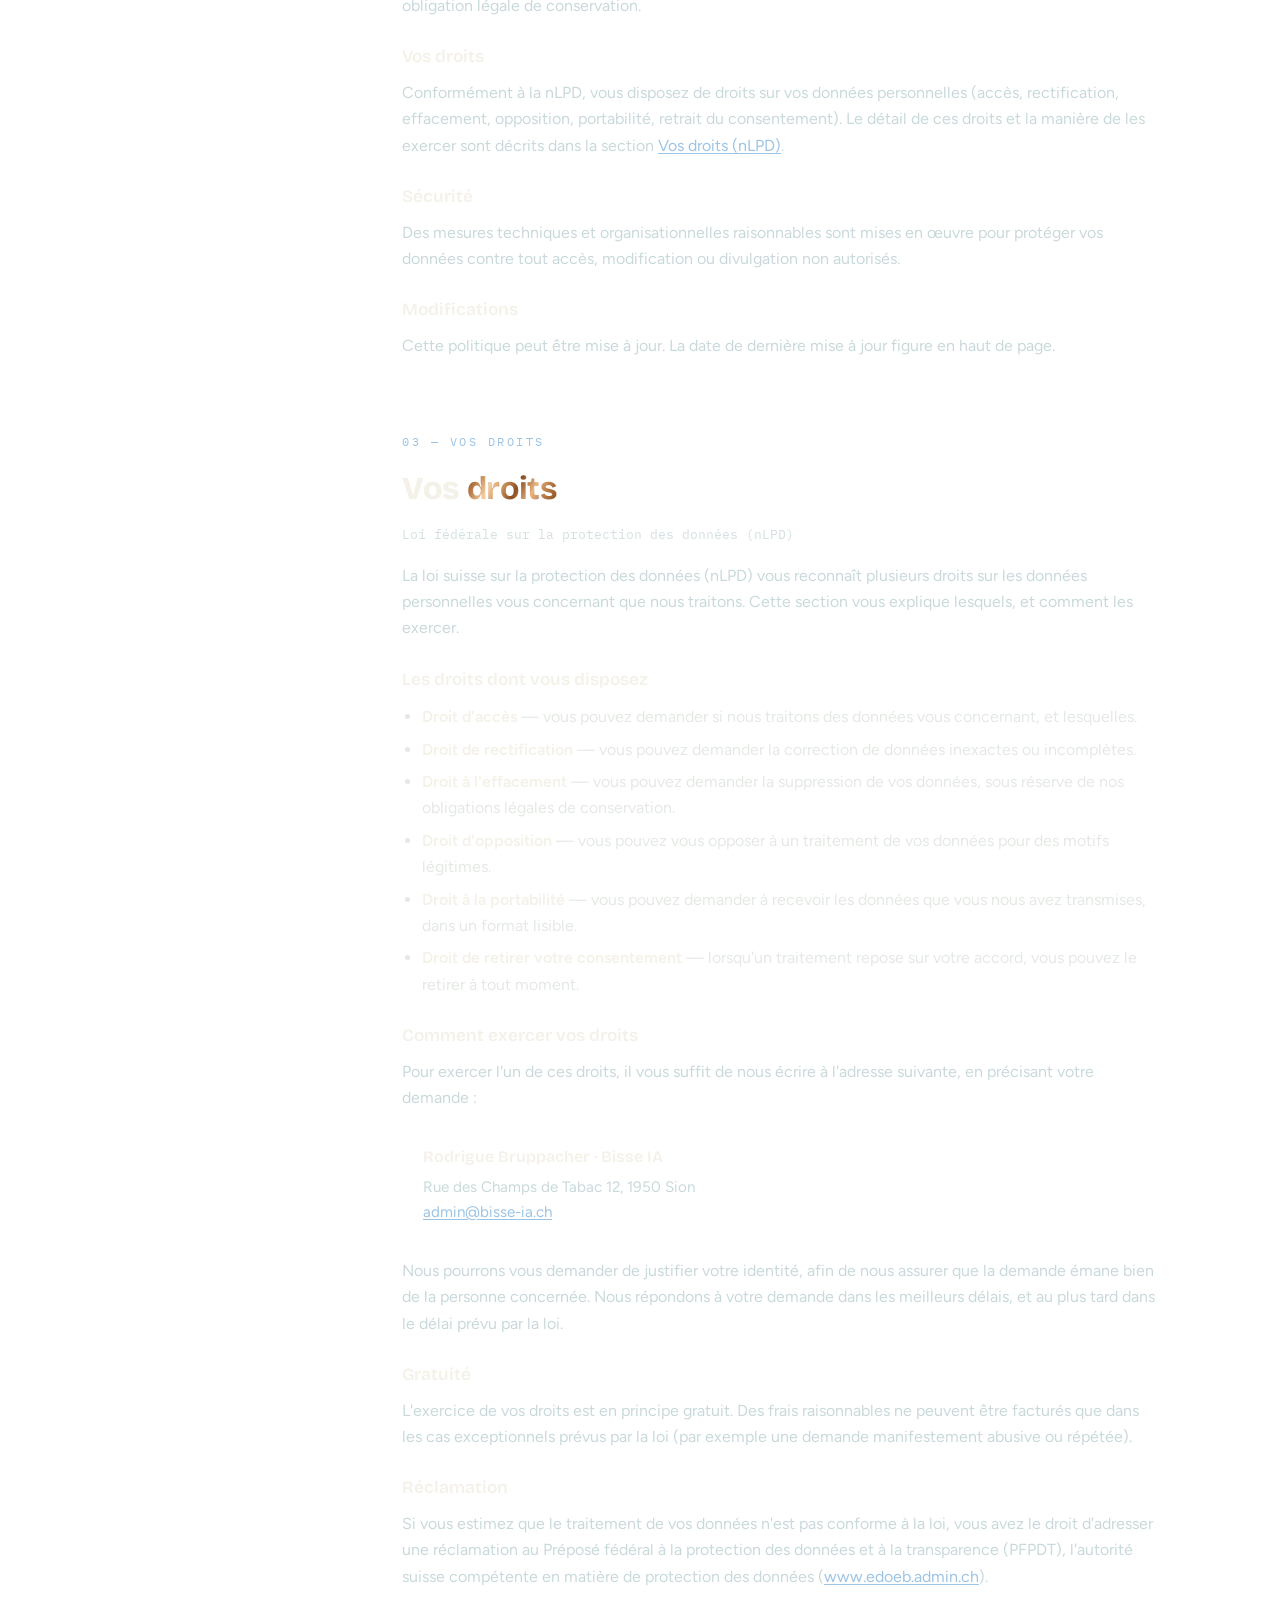
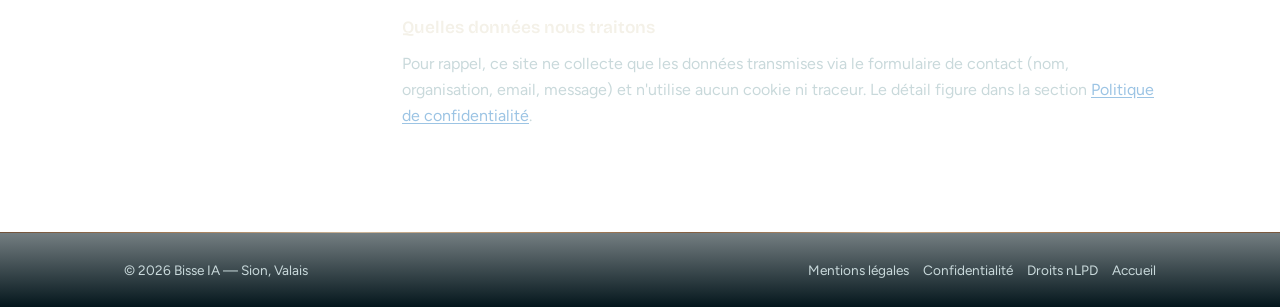
==== commit b91a0491: "Refonte multi-services + durcissement prod (souveraineté, SEO, URLs) Remplace le site mono-produit T" ====
--- a/mentions-legales.html
+++ b/mentions-legales.html
@@ -1,169 +1,104 @@
 <!DOCTYPE html>
 <html lang="fr">
 <head>
-<meta charset="UTF-8" />
-<meta name="viewport" content="width=device-width, initial-scale=1.0" />
-<title>Mentions légales, confidentialité &amp; droits nLPD · Bisse IA — Turiya</title>
-<meta name="description" content="Mentions légales, politique de confidentialité (conforme nLPD) et droits sur vos données du site bisse-ia.ch. Éditeur Rodrigue Bruppacher · Bisse IA, Sion. Hébergement en Suisse (Infomaniak, Genève), sans cookie ni traceur." />
-<link rel="canonical" href="https://bisse-ia.ch/mentions-legales.html" />
-<meta name="robots" content="index, follow" />
-<meta name="author" content="Rodrigue Bruppacher · Bisse IA" />
-<meta property="og:type" content="website" />
-<meta property="og:locale" content="fr_CH" />
-<meta property="og:site_name" content="Bisse IA — Turiya" />
-<meta property="og:title" content="Mentions légales, confidentialité &amp; droits nLPD · Bisse IA — Turiya" />
-<meta property="og:description" content="Mentions légales, politique de confidentialité (nLPD) et droits sur vos données. Hébergement en Suisse, sans cookie ni traceur." />
-<meta property="og:url" content="https://bisse-ia.ch/mentions-legales.html" />
-<!-- Polices AUTO-HÉBERGÉES — aucun appel à Google. Voir fonts/FONTS.md. -->
+<meta charset="utf-8">
+<meta name="viewport" content="width=device-width, initial-scale=1">
+<title>Mentions légales, confidentialité & vos droits — Bisse IA</title>
+<meta name="description" content="Informations légales de bisse-ia.ch : éditeur, hébergement suisse, politique de confidentialité conforme nLPD et vos droits sur vos données.">
+<link rel="stylesheet" href="fonts.css"><link rel="icon" type="image/png" href="favicon-128.png" sizes="128x128"><link rel="apple-touch-icon" href="apple-touch-icon.png">
 <style>
-  @font-face { font-family: 'Sora'; font-style: normal; font-weight: 300; font-display: swap; src: url('fonts/sora-300.woff2') format('woff2'); }
-  @font-face { font-family: 'Sora'; font-style: normal; font-weight: 400; font-display: swap; src: url('fonts/sora-400.woff2') format('woff2'); }
-  @font-face { font-family: 'Sora'; font-style: normal; font-weight: 600; font-display: swap; src: url('fonts/sora-600.woff2') format('woff2'); }
-  @font-face { font-family: 'IBM Plex Mono'; font-style: normal; font-weight: 400; font-display: swap; src: url('fonts/ibm-plex-mono-400.woff2') format('woff2'); }
-  @font-face { font-family: 'IBM Plex Mono'; font-style: normal; font-weight: 500; font-display: swap; src: url('fonts/ibm-plex-mono-500.woff2') format('woff2'); }
-  @font-face { font-family: 'IBM Plex Mono'; font-style: normal; font-weight: 600; font-display: swap; src: url('fonts/ibm-plex-mono-600.woff2') format('woff2'); }
-</style>
-<script type="application/ld+json">
-{
-  "@context": "https://schema.org",
-  "@type": "Organization",
-  "name": "Bisse IA",
-  "alternateName": "Turiya",
-  "url": "https://bisse-ia.ch",
-  "email": "admin@bisse-ia.ch",
-  "telephone": "+41779246978",
-  "founder": { "@type": "Person", "name": "Rodrigue Bruppacher" },
-  "address": {
-    "@type": "PostalAddress",
-    "streetAddress": "Rue des Champs de Tabac 12",
-    "postalCode": "1950",
-    "addressLocality": "Sion",
-    "addressRegion": "Valais",
-    "addressCountry": "CH"
-  },
-  "areaServed": "CH"
-}
-</script>
-<script type="application/ld+json">
-{
-  "@context": "https://schema.org",
-  "@type": "BreadcrumbList",
-  "itemListElement": [
-    { "@type": "ListItem", "position": 1, "name": "Accueil", "item": "https://bisse-ia.ch/" },
-    { "@type": "ListItem", "position": 2, "name": "Mentions légales & confidentialité", "item": "https://bisse-ia.ch/mentions-legales.html" }
-  ]
-}
-</script>
-<style>
-  :root {
-    --bg: #060d12;
-    --bg-2: #0a161e;
-    --bg-panel: #0e1c26;
-    --glacier: #7fd4e8;
-    --glacier-deep: #4ba6bd;
-    --mist: #dfe9ec;
-    --mist-70: rgba(223, 233, 236, 0.74);
-    --mist-45: rgba(223, 233, 236, 0.52);
-    --line: rgba(127, 212, 232, 0.18);
-    --line-soft: rgba(127, 212, 232, 0.09);
-    --sans: 'Sora', system-ui, sans-serif;
-    --mono: 'IBM Plex Mono', ui-monospace, monospace;
+  :root{
+    --petrole:#0C2F3C; --petrole-noir:#04161C; --ivoire:#F4F1E8;
+    --ivoire-2:#C9D9DB; --ivoire-3:#E4E9E4; --web:#9CC4E4;
+    --sans:'Figtree',system-ui,sans-serif; --display:'Bricolage Grotesque',sans-serif; --mono:'IBM Plex Mono',monospace;
+    --gold:linear-gradient(118deg,#6E3E1C 0%,#B87A44 14%,#F2CDA4 28%,#D0955E 40%,#8A5024 54%,#E8B584 70%,#B4753F 84%,#7A4620 100%);
   }
-  * { margin: 0; padding: 0; box-sizing: border-box; }
-  html { scroll-behavior: smooth; }
-  body {
-    background: var(--bg); color: var(--mist);
-    font-family: var(--sans); font-weight: 300; line-height: 1.68;
-    -webkit-font-smoothing: antialiased; overflow-x: hidden;
+  *{margin:0;padding:0;box-sizing:border-box}
+  html{scroll-behavior:smooth}
+  @media (prefers-reduced-motion:reduce){html{scroll-behavior:auto}}
+  body{
+    font-family:var(--sans);color:var(--ivoire);line-height:1.65;
+    background:
+      radial-gradient(1100px 620px at 78% -8%, #123a49 0%, rgba(18,58,73,0) 60%),
+      linear-gradient(180deg,var(--petrole) 0%,#0a2733 60%,var(--petrole-noir) 100%);
+    background-attachment:fixed;min-height:100vh;
+    -webkit-font-smoothing:antialiased;
   }
-  ::selection { background: rgba(127, 212, 232, 0.3); }
-  a { color: var(--glacier); text-decoration: none; }
-  a:hover { text-decoration: underline; }
-  a:focus-visible, button:focus-visible { outline: 2px solid var(--glacier); outline-offset: 3px; border-radius: 2px; }
-  .wrap { max-width: 1100px; margin: 0 auto; padding: 0 48px; }
-  .k-label { font-family: var(--mono); font-size: 0.7rem; font-weight: 500; letter-spacing: 0.3em; text-transform: uppercase; color: var(--glacier); }
-
-  /* NAV */
-  nav {
-    position: sticky; top: 0; z-index: 50;
-    backdrop-filter: blur(14px); background: rgba(6, 13, 18, 0.74);
-    border-bottom: 1px solid var(--line-soft);
-  }
-  .nav-in { display: flex; align-items: center; justify-content: space-between; height: 72px; }
-  .brand { font-family: var(--mono); font-size: 0.95rem; font-weight: 500; letter-spacing: 0.08em; color: var(--mist); }
-  .brand b { color: var(--glacier); font-weight: 500; }
-  .nav-back { font-family: var(--mono); font-size: 0.74rem; letter-spacing: 0.1em; text-transform: uppercase; color: var(--mist-70); display: inline-flex; align-items: center; gap: 8px; }
-  .nav-back:hover { color: var(--glacier); text-decoration: none; }
-
-  /* HEADER */
-  header.legal-hero { padding: 80px 0 56px; border-bottom: 1px solid var(--line-soft); position: relative; overflow: hidden; }
-  header.legal-hero::before {
-    content: ""; position: absolute; inset: 0; pointer-events: none;
-    background: radial-gradient(620px 360px at 80% -10%, rgba(127,212,232,0.08), transparent 70%);
-  }
-  header.legal-hero h1 { position: relative; font-size: clamp(2.1rem, 3.6vw, 3rem); font-weight: 300; letter-spacing: -0.02em; line-height: 1.08; margin: 18px 0 20px; text-wrap: balance; }
-  header.legal-hero h1 b { font-weight: 600; color: var(--glacier); }
-  header.legal-hero p { position: relative; color: var(--mist-70); font-size: 1.06rem; max-width: 60ch; text-wrap: pretty; }
-  .updated { position: relative; margin-top: 26px; font-family: var(--mono); font-size: 0.72rem; letter-spacing: 0.1em; text-transform: uppercase; color: var(--mist-45); }
-
-  /* LAYOUT */
-  .legal-grid { display: grid; grid-template-columns: 240px 1fr; gap: 64px; padding: 64px 0 40px; align-items: start; }
-  .toc { position: sticky; top: 96px; }
-  .toc h2 { font-family: var(--mono); font-size: 0.66rem; letter-spacing: 0.18em; text-transform: uppercase; color: var(--mist-45); margin-bottom: 18px; }
-  .toc ol { list-style: none; display: flex; flex-direction: column; gap: 2px; counter-reset: toc; }
-  .toc a { display: flex; gap: 12px; padding: 9px 0; font-size: 0.92rem; color: var(--mist-70); border-bottom: 1px solid var(--line-soft); }
-  .toc a:hover { color: var(--glacier); text-decoration: none; }
-  .toc a::before { counter-increment: toc; content: counter(toc, decimal-leading-zero); font-family: var(--mono); font-size: 0.72rem; color: var(--glacier-deep); }
-
-  /* SECTIONS */
-  .legal-body { min-width: 0; }
-  .legal-section { padding-bottom: 64px; margin-bottom: 64px; border-bottom: 1px solid var(--line-soft); scroll-margin-top: 96px; }
-  .legal-section:last-child { border-bottom: 0; margin-bottom: 0; }
-  .legal-section > .k-label { display: block; margin-bottom: 12px; }
-  .legal-section h2 { font-size: clamp(1.6rem, 2.6vw, 2.1rem); font-weight: 300; letter-spacing: -0.015em; line-height: 1.12; margin-bottom: 8px; text-wrap: balance; }
-  .legal-section h2 b { font-weight: 600; color: var(--glacier); }
-  .legal-section > .sub { color: var(--mist-70); font-size: 1.04rem; margin: 14px 0 4px; max-width: 64ch; text-wrap: pretty; }
-  .legal-section h3 { font-size: 1.04rem; font-weight: 500; color: var(--mist); margin: 38px 0 10px; letter-spacing: 0.01em; }
-  .legal-section p { color: var(--mist-70); margin-bottom: 14px; max-width: 68ch; text-wrap: pretty; }
-  .legal-section ul { list-style: none; display: flex; flex-direction: column; gap: 11px; margin: 6px 0 18px; max-width: 68ch; }
-  .legal-section li { color: var(--mist-70); display: flex; gap: 13px; align-items: baseline; }
-  .legal-section li::before { content: "—"; color: var(--glacier); flex-shrink: 0; }
-  .legal-section li b { color: var(--mist); font-weight: 500; }
-  .legal-section strong { color: var(--mist); font-weight: 500; }
-
-  /* address / contact card */
-  .info-card { margin: 8px 0 18px; border: 1px solid var(--line); border-left: 2px solid var(--glacier); border-radius: 4px; background: var(--bg-panel); padding: 24px 28px; max-width: 60ch; }
-  .info-card .ic-name { font-size: 1.06rem; color: var(--mist); font-weight: 500; }
-  .info-card .ic-line { font-family: var(--mono); font-size: 0.88rem; color: var(--mist-70); line-height: 1.9; }
-  .info-card .ic-line a { color: var(--glacier); }
-
-  .callout { margin: 8px 0 18px; border: 1px solid var(--line-soft); border-radius: 4px; background: rgba(127,212,232,0.04); padding: 20px 24px; max-width: 66ch; }
-  .callout p { margin: 0; color: var(--mist); }
-  .callout .ck { font-family: var(--mono); font-size: 0.66rem; letter-spacing: 0.16em; text-transform: uppercase; color: var(--glacier); display: block; margin-bottom: 9px; }
-
-  /* FOOTER */
-  footer { padding: 56px 0; background: var(--bg-2); border-top: 1px solid var(--line-soft); }
-  .foot-in { display: flex; justify-content: space-between; flex-wrap: wrap; gap: 16px; font-family: var(--mono); font-size: 0.7rem; letter-spacing: 0.08em; text-transform: uppercase; color: var(--mist-45); }
-  .foot-in a { color: var(--mist-70); }
-  .foot-in a:hover { color: var(--glacier); text-decoration: none; }
-  .foot-links { display: flex; gap: 24px; flex-wrap: wrap; }
-
-  @media (max-width: 860px) {
-    .wrap { padding: 0 26px; }
-    .legal-grid { grid-template-columns: 1fr; gap: 8px; padding-top: 40px; }
-    .toc { position: static; margin-bottom: 32px; padding-bottom: 28px; border-bottom: 1px solid var(--line-soft); }
-    .toc ol { gap: 0; }
+  a{color:var(--ivoire);text-decoration:none;transition:color .2s}
+  .wrap{max-width:1080px;margin:0 auto;padding:0 24px}
+  .k-label{font-family:var(--mono);font-size:.72rem;letter-spacing:.22em;text-transform:uppercase;color:var(--web)}
+
+  /* header */
+  header.nav{position:sticky;top:0;z-index:10;backdrop-filter:blur(14px);background:linear-gradient(180deg,rgba(4,22,28,.72),rgba(4,22,28,.42));border-bottom:1px solid rgba(255,255,255,.10)}
+  header.nav .wrap{display:flex;align-items:center;gap:14px;padding-top:16px;padding-bottom:16px;flex-wrap:wrap}
+  .brand{font-family:var(--display);font-weight:800;font-size:1.25rem;letter-spacing:-.01em;margin-right:auto;color:var(--ivoire)}
+  .brand span{background-image:var(--gold);-webkit-background-clip:text;background-clip:text;color:transparent;-webkit-text-fill-color:transparent;filter:drop-shadow(0 1px 2px rgba(4,22,28,.6))}
+  .back{font-family:var(--mono);font-size:.8rem;letter-spacing:.06em;color:var(--ivoire-2);border:1px solid rgba(255,255,255,.20);border-radius:999px;padding:8px 16px}
+  .back:hover{color:var(--ivoire);border-color:rgba(255,255,255,.42);background:rgba(255,255,255,.06)}
+
+  /* hero */
+  .legal-hero{padding:64px 0 20px}
+  .legal-hero h1{font-family:var(--display);font-weight:800;font-size:clamp(2rem,4.6vw,3.1rem);line-height:1.05;letter-spacing:-.02em;margin:14px 0 16px}
+  .legal-hero h1 b{background-image:var(--gold);-webkit-background-clip:text;background-clip:text;color:transparent;-webkit-text-fill-color:transparent;font-weight:800}
+  .legal-hero p{max-width:64ch;color:var(--ivoire-2)}
+  .updated{font-family:var(--mono);font-size:.78rem;color:var(--ivoire-2);opacity:.75;margin-top:12px}
+
+  /* grid + toc */
+  .legal-grid{display:grid;grid-template-columns:230px 1fr;gap:48px;padding:36px 0 40px;align-items:start}
+  .toc{position:sticky;top:96px}
+  .toc h2{font-family:var(--mono);font-size:.72rem;letter-spacing:.2em;text-transform:uppercase;color:var(--ivoire-2);margin-bottom:14px}
+  .toc ol{list-style:none;counter-reset:t;display:flex;flex-direction:column;gap:2px}
+  .toc li{counter-increment:t}
+  .toc a{display:block;padding:9px 12px;border-radius:10px;color:var(--ivoire-2);font-size:.92rem;border:1px solid transparent}
+  .toc a::before{content:counter(t,decimal-leading-zero);font-family:var(--mono);font-size:.72rem;color:var(--web);margin-right:10px}
+  .toc a:hover{color:var(--ivoire);background:rgba(255,255,255,.06);border-color:rgba(255,255,255,.12)}
+
+  .legal-body{min-width:0}
+  .legal-section{scroll-margin-top:96px;padding:26px 0 34px;border-top:1px solid rgba(255,255,255,.10)}
+  .legal-section:first-child{border-top:0;padding-top:0}
+  .legal-section h2{font-family:var(--display);font-weight:800;font-size:clamp(1.5rem,3vw,2rem);letter-spacing:-.01em;margin:8px 0 6px}
+  .legal-section h2 b{background-image:var(--gold);-webkit-background-clip:text;background-clip:text;color:transparent;-webkit-text-fill-color:transparent}
+  .legal-section .sub{font-family:var(--mono);font-size:.8rem;color:var(--ivoire-2);opacity:.8;margin-bottom:18px}
+  .legal-section h3{font-family:var(--display);font-weight:600;font-size:1.08rem;margin:24px 0 8px;color:var(--ivoire)}
+  .legal-section p{color:var(--ivoire-2);margin:8px 0}
+  .legal-section a{color:var(--web);text-decoration:underline;text-underline-offset:2px}
+  .legal-section a:hover{color:#c4dcf2}
+  .legal-section ul{margin:10px 0 10px 2px;padding-left:18px;color:var(--ivoire-3)}
+  .legal-section li{margin:6px 0}
+  .legal-section li b{color:var(--ivoire)}
+  .info-card{margin:14px 0;background:rgba(255,255,255,.05);border:1px solid rgba(255,255,255,.14);border-radius:14px;padding:18px 20px}
+  .ic-name{font-family:var(--display);font-weight:600;color:var(--ivoire);margin-bottom:4px}
+  .ic-line{color:var(--ivoire-2);font-size:.95rem}
+  .ic-line a{color:var(--web)}
+  .callout{margin:16px 0;background:linear-gradient(148deg,rgba(156,196,228,.12),rgba(156,196,228,.03));border:1px solid rgba(156,196,228,.28);border-radius:14px;padding:18px 20px}
+  .callout .ck{display:inline-block;font-family:var(--mono);font-size:.7rem;letter-spacing:.16em;text-transform:uppercase;color:var(--web);margin-bottom:8px}
+  .callout p{color:var(--ivoire-3);margin:0}
+
+  /* footer */
+  footer.ft{margin-top:20px;background:linear-gradient(180deg,rgba(4,22,28,.55),var(--petrole-noir))}
+  footer.ft .bar{display:block;height:1px;background-image:var(--gold);opacity:.7}
+  footer.ft .wrap{display:flex;gap:16px;flex-wrap:wrap;align-items:center;padding-top:26px;padding-bottom:26px;font-size:.85rem;color:var(--ivoire-2)}
+  footer.ft .cpr{margin-right:auto}
+  footer.ft nav{display:flex;gap:14px;flex-wrap:wrap}
+  footer.ft nav a{color:inherit}
+  footer.ft nav a:hover{color:var(--ivoire)}
+
+  @media(max-width:820px){
+    .legal-grid{grid-template-columns:1fr;gap:24px}
+    .toc{position:static}
+    .toc ol{flex-direction:row;flex-wrap:wrap}
+    .legal-hero{padding-top:40px}
   }
 </style>
 </head>
 <body>
 
-<nav aria-label="Navigation">
-  <div class="wrap nav-in">
-    <a class="brand" href="index.html">BISSE<b>·IA</b></a>
-    <a class="nav-back" href="index.html">← Retour au site</a>
-  </div>
-</nav>
+<header class="nav">
+  <div class="wrap">
+    <a class="brand" href="index.html#accueil">Bisse <span>IA</span></a>
+    <a class="back" href="index.html#accueil">← Retour au site</a>
+  </div>
+</header>
 
 <header class="legal-hero">
   <div class="wrap">
@@ -285,7 +220,7 @@
         <p>Des mesures techniques et organisationnelles raisonnables sont mises en œuvre pour protéger vos données contre tout accès, modification ou divulgation non autorisés.</p>
 
         <h3>Modifications</h3>
-        <p>Cette politique peut être mise à jour. La date de dernière mise à jour figure en bas de page.</p>
+        <p>Cette politique peut être mise à jour. La date de dernière mise à jour figure en haut de page.</p>
       </section>
 
       <!-- ════ DROITS nLPD ════ -->
@@ -330,15 +265,16 @@
   </div>
 </div>
 
-<footer>
-  <div class="wrap foot-in">
-    <span>© 2026 Bisse IA · Turiya — Sion, Valais</span>
-    <div class="foot-links">
-      <a href="index.html">Accueil</a>
+<footer class="ft">
+  <span aria-hidden="true" class="bar"></span>
+  <div class="wrap">
+    <span class="cpr">© 2026 Bisse IA — Sion, Valais</span>
+    <nav aria-label="Informations légales">
       <a href="#impressum">Mentions légales</a>
       <a href="#confidentialite">Confidentialité</a>
       <a href="#droits">Droits nLPD</a>
-    </div>
+      <a href="index.html#accueil">Accueil</a>
+    </nav>
   </div>
 </footer>
 
--- a/fonts.css
+++ b/fonts.css
@@ -0,0 +1,5 @@
+/* Polices auto-hébergées — zéro requête tierce (souveraineté / nLPD). */
+@font-face{font-family:'Bricolage Grotesque';src:url('fonts/bricolage-grotesque-var.woff2') format('woff2');font-weight:400 800;font-style:normal;font-display:swap}
+@font-face{font-family:'Figtree';src:url('fonts/figtree-var.woff2') format('woff2');font-weight:400 600;font-style:normal;font-display:swap}
+@font-face{font-family:'IBM Plex Mono';src:url('fonts/ibm-plex-mono-400.woff2') format('woff2');font-weight:400;font-style:normal;font-display:swap}
+@font-face{font-family:'IBM Plex Mono';src:url('fonts/ibm-plex-mono-500.woff2') format('woff2');font-weight:500;font-style:normal;font-display:swap}
